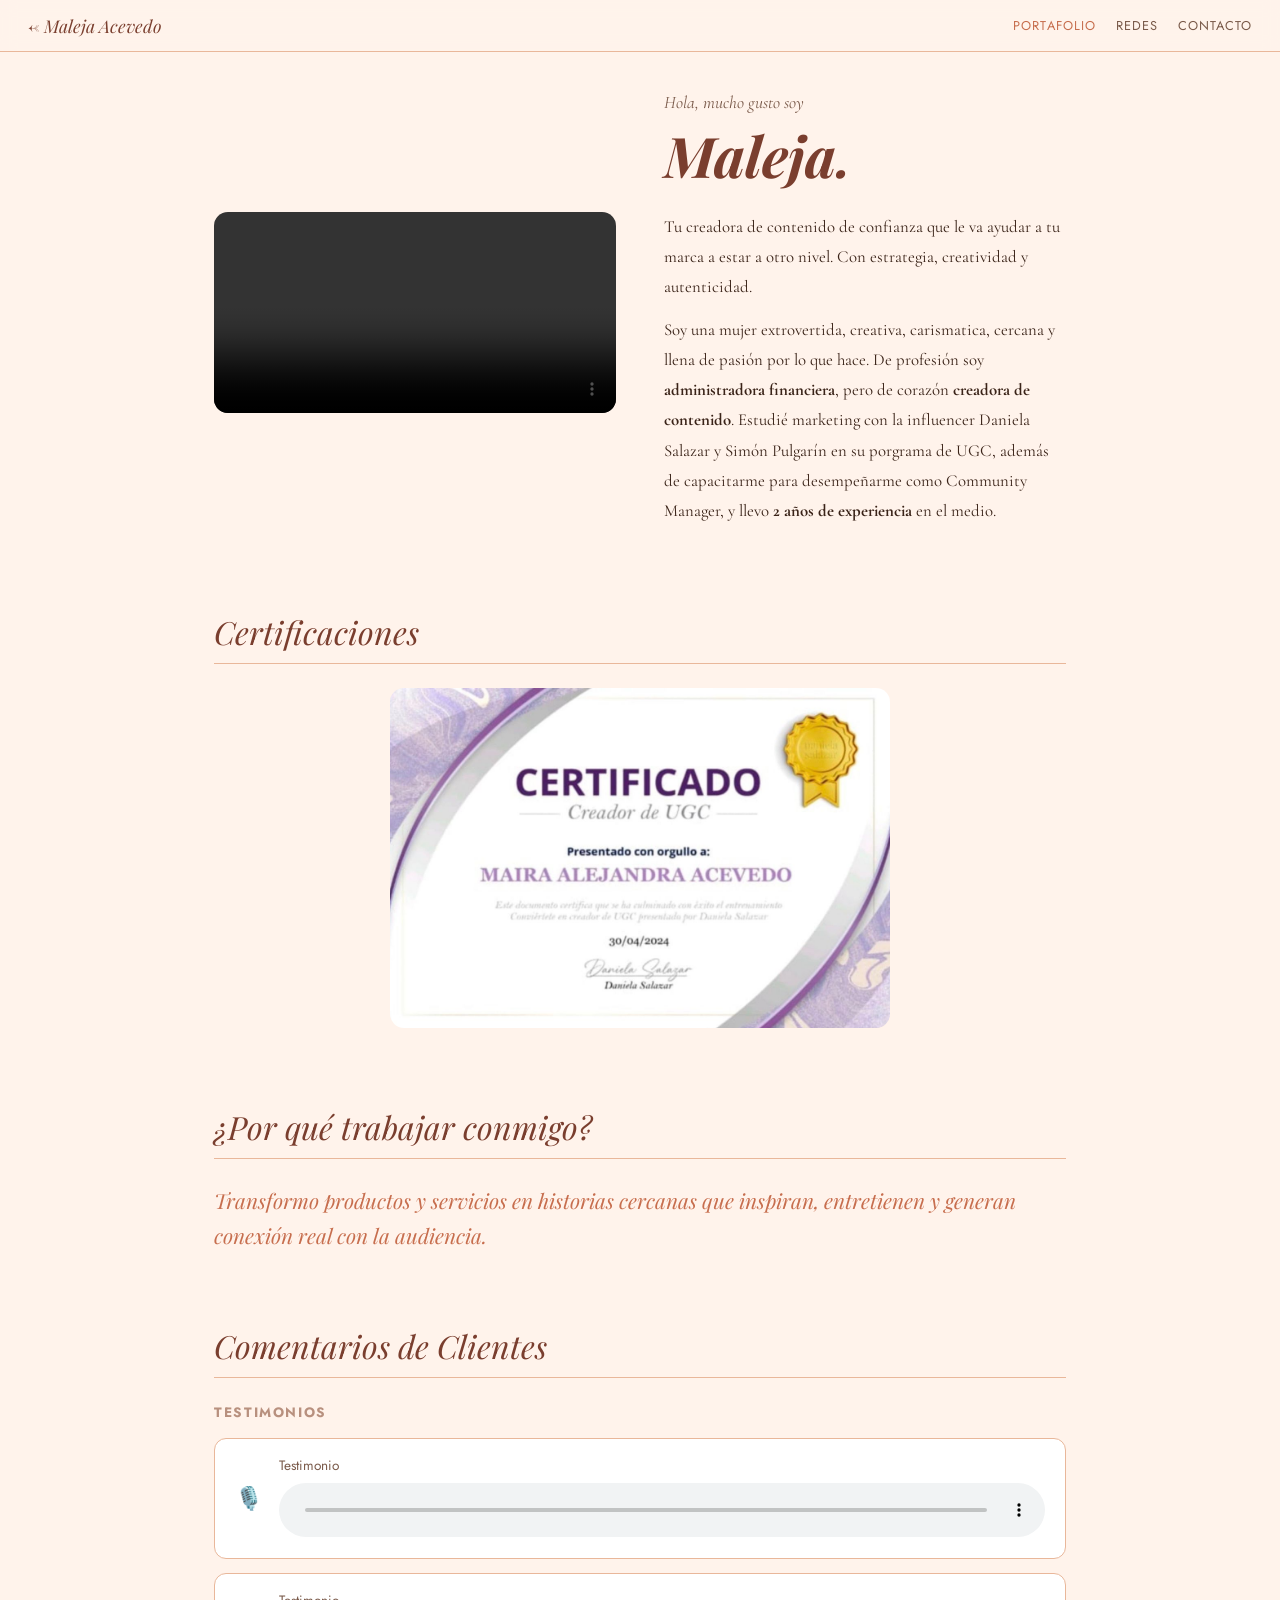
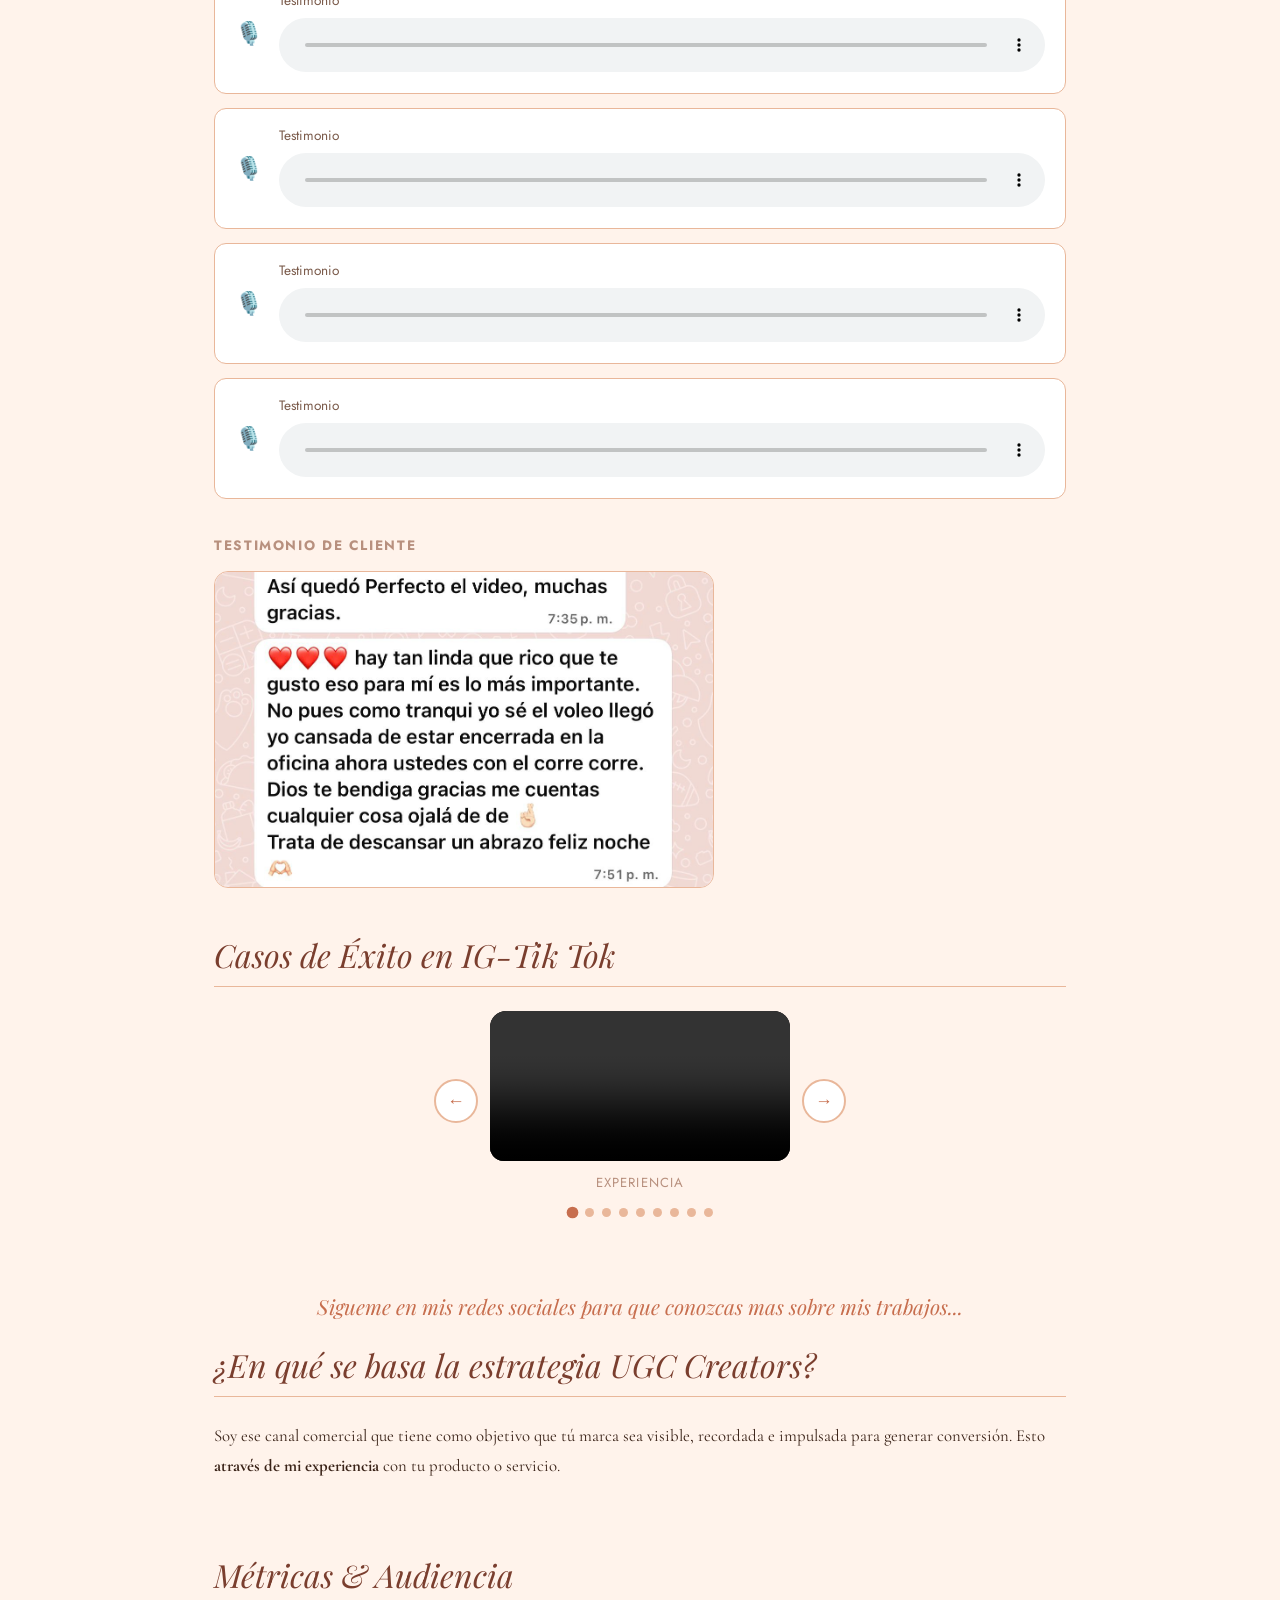
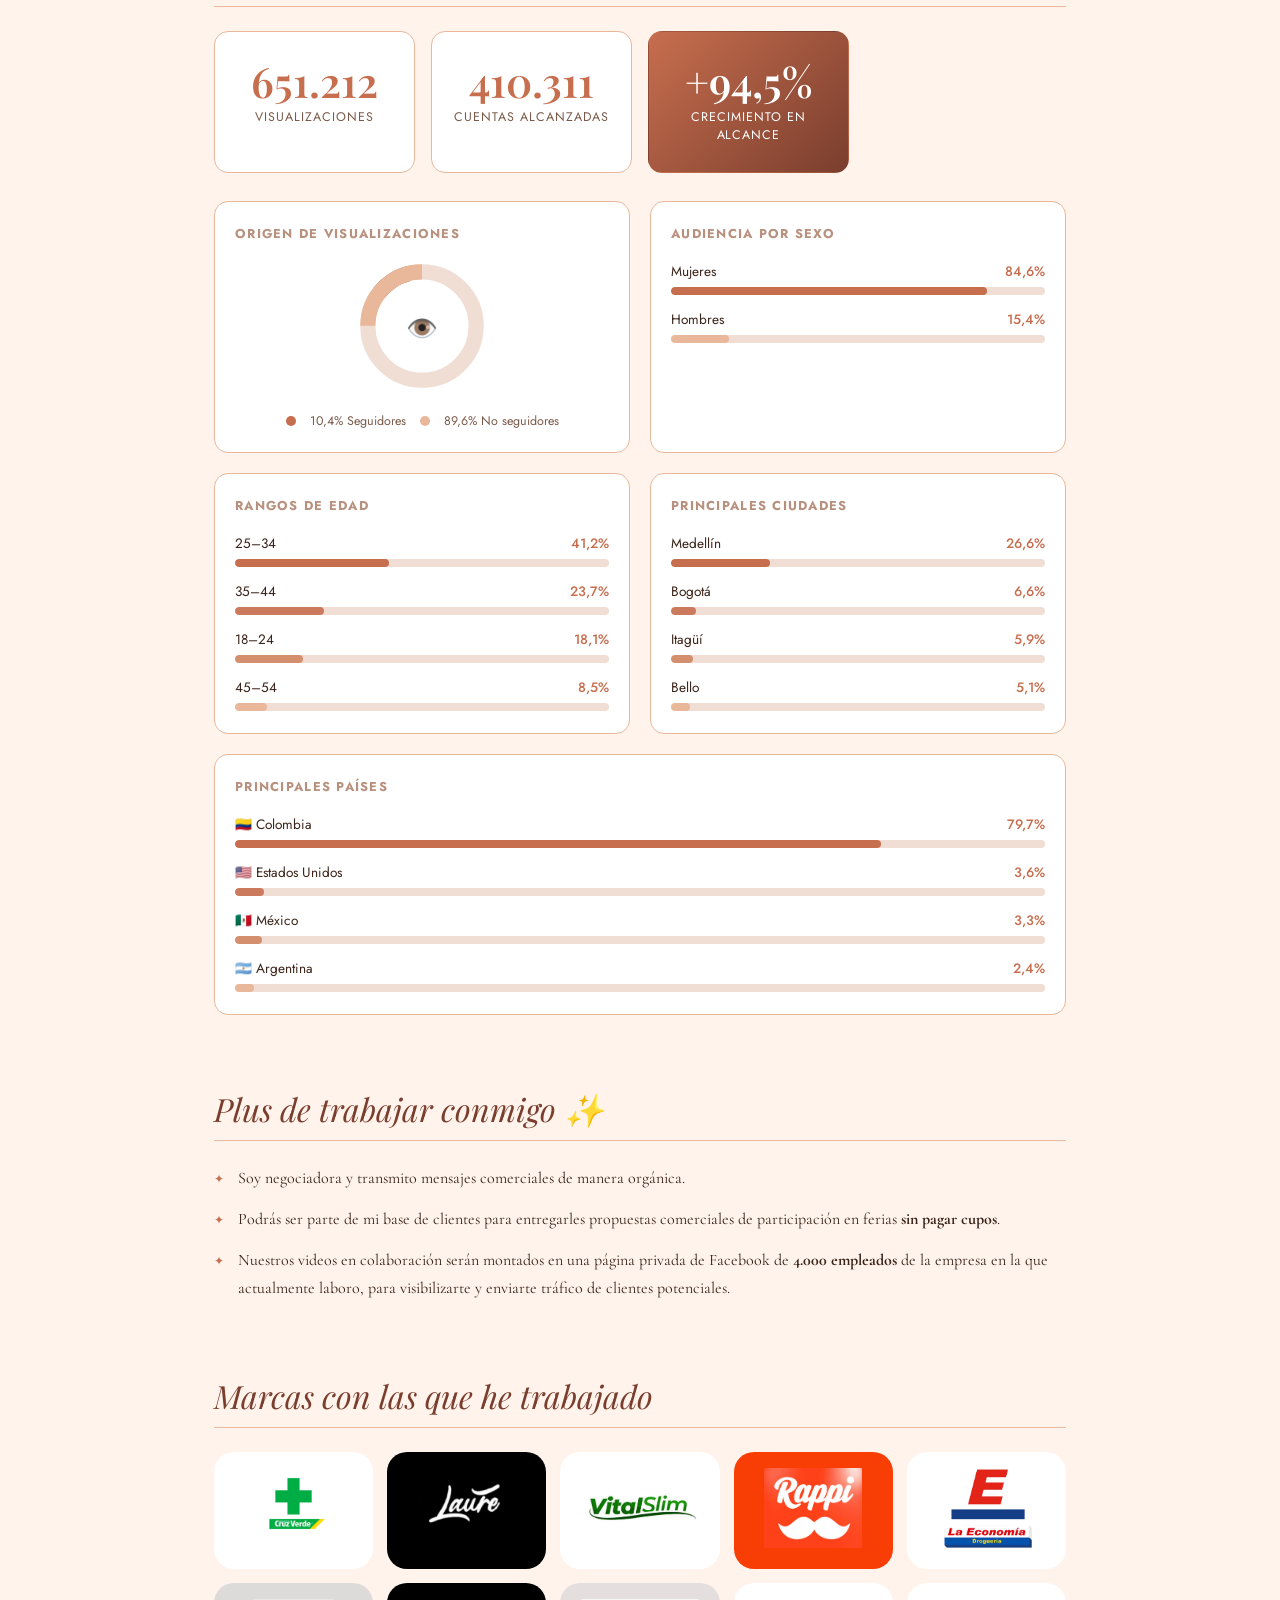
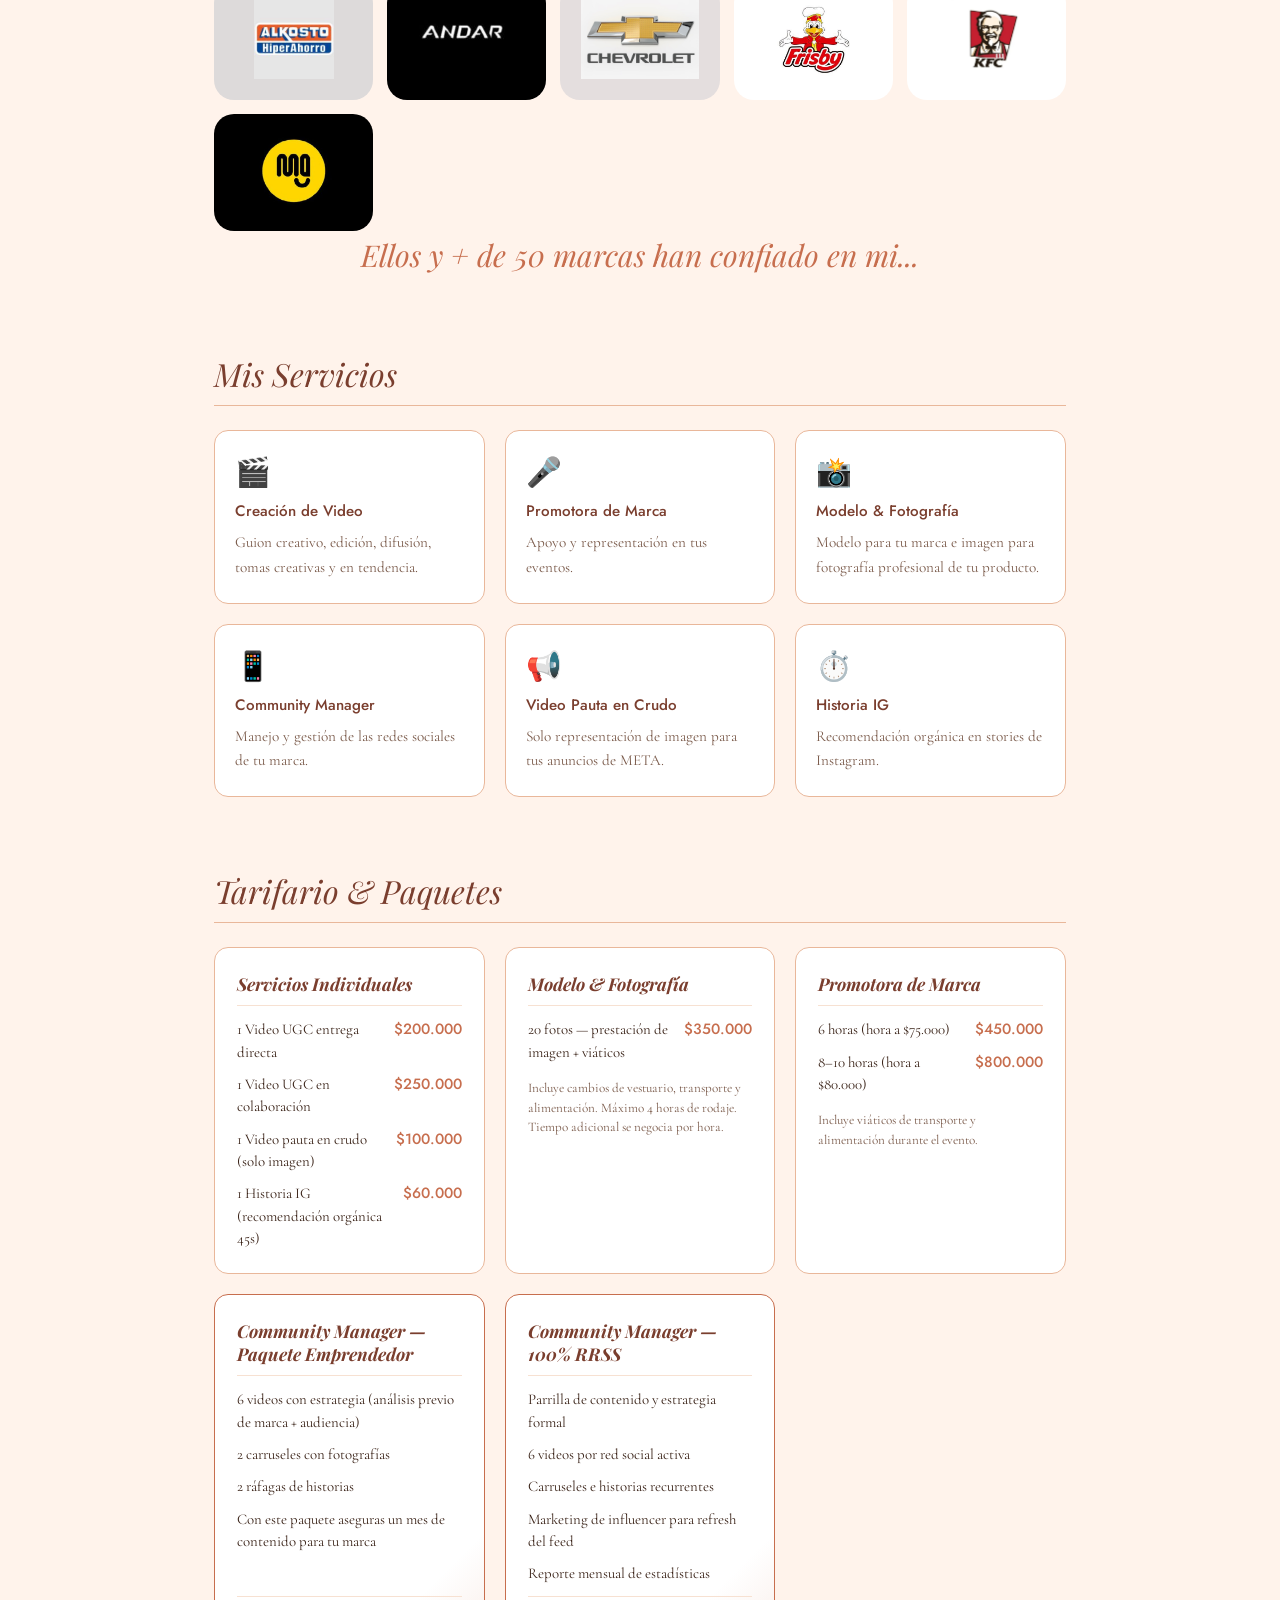
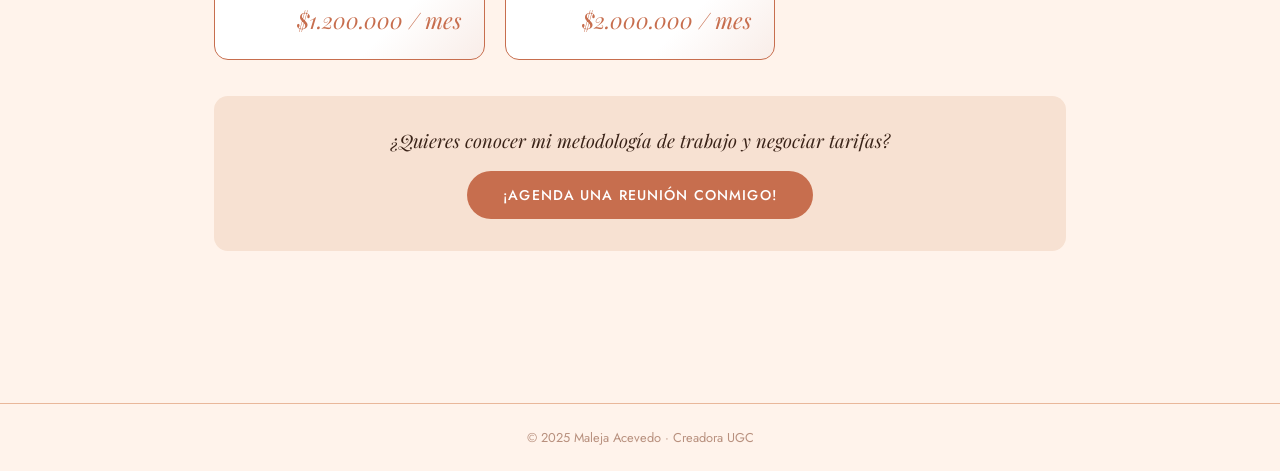
==== portafolio.html @ 4b1e832c "correccion detalles" ====
<!DOCTYPE html>
<html lang="es">
<head>
  <meta charset="UTF-8" />
  <meta name="viewport" content="width=device-width, initial-scale=1.0"/>
  <title>Portafolio · Maleja Acevedo</title>
  <link rel="stylesheet" href="styles.css" />
  <link rel="preconnect" href="https://fonts.googleapis.com">
  <link rel="preconnect" href="https://fonts.gstatic.com" crossorigin>
  <link href="https://fonts.googleapis.com/css2?family=Playfair+Display:ital,wght@0,400;0,600;1,400;1,600&family=Cormorant+Garamond:ital,wght@0,300;0,400;0,500;1,300;1,400&family=Jost:wght@300;400;500&display=swap" rel="stylesheet">
</head>
<body class="inner-page">

  <header class="topbar">
    <a href="index.html" class="back-logo">← Maleja Acevedo</a>
    <nav class="top-nav">
      <a href="portafolio.html" class="active">Portafolio</a>
      <a href="redes.html">Redes</a>
      <a href="contacto.html">Contacto</a>
    </nav>
  </header>

  <main class="page-content">

    <!-- VIDEO INTRO -->
    <section class="port-section hero-intro-section">
      <div class="intro-video-box">
        <video controls style="width:100%;border-radius:14px;max-height:420px;">
          <source src="./videos/mi-video.mp4" type="video/mp4">
        </video>
      </div>
      <div class="intro-text">
        <p class="intro-saludo"><em>Hola, mucho gusto soy</em></p>
        <h2 class="port-title-name">Maleja.</h2>
        <p class="intro-body">
          Tu creadora de contenido de confianza que le va  ayudar a  tu marca a  estar a otro nivel.
           Con estrategia, creatividad y autenticidad.

        </p>
        <p class="intro-body">
          Soy una mujer extrovertida, creativa, carismatica, cercana y llena de pasión por lo que hace. De profesión soy 
          <strong>administradora financiera</strong>, pero de corazón <strong>creadora de contenido</strong>. 
          Estudié marketing con la influencer Daniela Salazar y Simón Pulgarín en su porgrama de UGC, además de capacitarme para desempeñarme como 
          Community Manager, y llevo <strong>2 años de experiencia</strong> en el medio.
        </p>
      </div>
    </section>

    <!-- CERTIFICADO -->
    <section class="port-section cert-section">
      <h3 class="section-title">Certificaciones</h3>
      <center><img src="./images/certificado.jpg" alt="Certificado" style="width:100%;border-radius:14px;max-width:500px;"></center>
      </div>
    </section>

    <!-- POR QUÉ TRABAJAR CONMIGO -->
    <section class="port-section why-section">
      <h3 class="section-title">¿Por qué trabajar conmigo?</h3>
      <p class="highlight-text">
        Transformo productos y servicios en historias cercanas que inspiran, 
        entretienen y generan conexión real con la audiencia.
      </p>
    </section>

<!-- CASOS DE ÉXITO -->
<section class="port-section cases-section">
  <h3 class="section-title">Comentarios de Clientes</h3>

  <!-- AUDIOS -->
  <h4 style="font-family:'Jost',sans-serif;font-size:.85rem;letter-spacing:.12em;text-transform:uppercase;color:#b8907e;margin-bottom:16px;">Testimonios</h4>
  <div style="display:flex;flex-direction:column;gap:14px;margin-bottom:36px;">

    <div style="background:white;border:1px solid #E9B79A;border-radius:12px;padding:16px 20px;display:flex;align-items:center;gap:16px;">
      <span style="font-size:1.4rem;">🎙️</span>
      <div style="flex:1;">
        <p style="font-family:'Jost',sans-serif;font-size:.85rem;color:#7a5a4a;margin-bottom:8px;">Testimonio</p>
        <audio controls style="width:100%;accent-color:#C76E4E;">
          <source src="./audios/audio1.mp3" type="audio/mpeg">
        </audio>
      </div>
    </div>

    <div style="background:white;border:1px solid #E9B79A;border-radius:12px;padding:16px 20px;display:flex;align-items:center;gap:16px;">
      <span style="font-size:1.4rem;">🎙️</span>
      <div style="flex:1;">
        <p style="font-family:'Jost',sans-serif;font-size:.85rem;color:#7a5a4a;margin-bottom:8px;">Testimonio</p>
        <audio controls style="width:100%;accent-color:#C76E4E;">
          <source src="./audios/audio2.mp3" type="audio/mpeg">
        </audio>
      </div>
    </div>

    <div style="background:white;border:1px solid #E9B79A;border-radius:12px;padding:16px 20px;display:flex;align-items:center;gap:16px;">
      <span style="font-size:1.4rem;">🎙️</span>
      <div style="flex:1;">
        <p style="font-family:'Jost',sans-serif;font-size:.85rem;color:#7a5a4a;margin-bottom:8px;">Testimonio</p>
        <audio controls style="width:100%;accent-color:#C76E4E;">
          <source src="./audios/audio3.mp3" type="audio/mpeg">
        </audio>
      </div>
    </div>

    <div style="background:white;border:1px solid #E9B79A;border-radius:12px;padding:16px 20px;display:flex;align-items:center;gap:16px;">
      <span style="font-size:1.4rem;">🎙️</span>
      <div style="flex:1;">
        <p style="font-family:'Jost',sans-serif;font-size:.85rem;color:#7a5a4a;margin-bottom:8px;">Testimonio</p>
        <audio controls style="width:100%;accent-color:#C76E4E;">
          <source src="./audios/audio4.mp3" type="audio/mpeg">
        </audio>
      </div>
    </div>

    <div style="background:white;border:1px solid #E9B79A;border-radius:12px;padding:16px 20px;display:flex;align-items:center;gap:16px;">
      <span style="font-size:1.4rem;">🎙️</span>
      <div style="flex:1;">
        <p style="font-family:'Jost',sans-serif;font-size:.85rem;color:#7a5a4a;margin-bottom:8px;">Testimonio</p>
        <audio controls style="width:100%;accent-color:#C76E4E;">
          <source src="./audios/audio5.mp3" type="audio/mpeg">
        </audio>
      </div>
    </div>

  </div>

  <!-- COMENTARIO FOTO -->
  <h4 style="font-family:'Jost',sans-serif;font-size:.85rem;letter-spacing:.12em;text-transform:uppercase;color:#b8907e;margin-bottom:16px;">Testimonio de cliente</h4>
  <div style="max-width:500px;">
    <img src="./images/comentrio.jpg" alt="Comentario cliente" style="width:100%;border-radius:14px;border:1px solid #E9B79A;">
  </div>
  <br>
  <br>

<!-- CASOS DE ÉXITO — CARRUSEL -->
<section class="port-section">
  <h3 class="section-title">Casos de Éxito en IG-Tik Tok</h3>

  <div class="carrusel-wrap">
    <button class="carr-btn carr-prev" onclick="moverCarrusel(-1)">&#8592;</button>
    <div class="carrusel-viewport">
      <div class="carrusel-track" id="carruselTrack">

        <div class="carr-slide">
          <video controls playsinline>
            <source src="videos/video1.mp4" type="video/mp4">
          </video>
          <p class="carr-caption">EXPERIENCIA</p>
        </div>

        <div class="carr-slide">
          <video controls playsinline>
            <source src="videos/video2.mp4" type="video/mp4">
          </video>
          <p class="carr-caption">UGC MODA</p>
        </div>

        <div class="carr-slide">
          <video controls playsinline>
            <source src="videos/video3.mp4" type="video/mp4">
          </video>
          <p class="carr-caption">RECOMENDACION LUGAR</p>
        </div>

        <div class="carr-slide">
          <video controls playsinline>
            <source src="videos/video4.mp4" type="video/mp4">
          </video>
          <p class="carr-caption">UGC PRODUCTO</p>
        </div>

        <div class="carr-slide">
          <video controls playsinline>
            <source src="videos/video5.mp4" type="video/mp4">
          </video>
          <p class="carr-caption">EVENTOS</p>
        </div>

        <div class="carr-slide">
          <video controls playsinline>
            <source src="videos/video6.mp4" type="video/mp4">
          </video>
          <p class="carr-caption">UGC MODA</p>
        </div>

        <div class="carr-slide">
          <video controls playsinline>
            <source src="videos/video7.mp4" type="video/mp4">
          </video>
          <p class="carr-caption">UGC FOODIE</p>
        </div>    
        
        <div class="carr-slide">
          <video controls playsinline>
            <source src="videos/video8.mp4" type="video/mp4">
          </video>
          <p class="carr-caption">UGC CUIDADO Y BIENESTAR</p>
        </div>

        <div class="carr-slide">
          <video controls playsinline>
            <source src="videos/video9.mp4" type="video/mp4">
          </video>
          <p class="carr-caption">CAMPAÑA</p>
        </div>        

      </div>
    </div>
    <button class="carr-btn carr-next" onclick="moverCarrusel(1)">&#8594;</button>
  </div>

  <div class="carr-dots" id="carrDots">
    <span class="carr-dot active" onclick="irASlide(0)"></span>
    <span class="carr-dot" onclick="irASlide(1)"></span>
    <span class="carr-dot" onclick="irASlide(2)"></span>
    <span class="carr-dot" onclick="irASlide(3)"></span>
    <span class="carr-dot" onclick="irASlide(4)"></span>
    <span class="carr-dot" onclick="irASlide(5)"></span>
    <span class="carr-dot" onclick="irASlide(6)"></span>
    <span class="carr-dot" onclick="irASlide(7)"></span>
    <span class="carr-dot" onclick="irASlide(8)"></span>
  </div>

</section>
<center><p class="highlight-text">
        Sigueme en mis redes sociales para que conozcas mas sobre mis trabajos...
      </p> </center>

<!-- SCRIPT CARRUSEL -->
<script>
(function(){
  let current = 0;
  const total = 9;
  const track = document.getElementById('carruselTrack');
  const dots = document.querySelectorAll('.carr-dot');

  window.moverCarrusel = function(dir) {
    const videos = track.querySelectorAll('video');
    if (videos[current]) videos[current].pause();
    current = (current + dir + total) % total;
    track.style.transform = 'translateX(-' + (current * 100) + '%)';
    dots.forEach((d, i) => d.classList.toggle('active', i === current));
  };

  window.irASlide = function(index) {
    const videos = track.querySelectorAll('video');
    if (videos[current]) videos[current].pause();
    current = index;
    track.style.transform = 'translateX(-' + (current * 100) + '%)';
    dots.forEach((d, i) => d.classList.toggle('active', i === current));
  };
})();
</script>

    <!-- ESTRATEGIA UGC -->
    <section class="port-section strategy-section">
      <h3 class="section-title">¿En qué se basa la estrategia UGC Creators?</h3>
     <p class="intro-body"> Soy ese canal comercial que tiene como objetivo que tú marca sea visible, recordada e impulsada para generar conversión. Esto
      <strong> através de mi experiencia </strong> con tu producto o servicio.</p>
    </section>

<!-- MÉTRICAS -->
<section class="port-section metrics-section" id="metricas">
  <h3 class="section-title">Métricas & Audiencia</h3>

  <!-- TARJETAS GRANDES -->
  <div class="met-hero-grid">
    <div class="met-hero-card" data-target="651212" data-suffix="">
      <div class="met-number" id="cnt-views">0</div>
      <div class="met-label">Visualizaciones</div>
    </div>
    <div class="met-hero-card" data-target="410311" data-suffix="">
      <div class="met-number" id="cnt-reach">0</div>
      <div class="met-label">Cuentas alcanzadas</div>
    </div>
    <div class="met-hero-card accent-card">
      <div class="met-number">+94,5%</div>
      <div class="met-label">Crecimiento en alcance</div>
    </div>
  </div>

  <!-- SEGUIDORES VS NO SEGUIDORES -->
  <div class="met-row">
    <div class="met-block">
      <h4 class="met-block-title">Origen de visualizaciones</h4>
      <div class="donut-wrap">
        <svg class="donut-svg" viewBox="0 0 120 120">
          <circle class="donut-bg" cx="60" cy="60" r="50" fill="none" stroke="#f0ddd4" stroke-width="14"/>
          <circle class="donut-seg seg-followers" cx="60" cy="60" r="50" fill="none"
            stroke="#C76E4E" stroke-width="14"
            stroke-dasharray="0 314"
            stroke-dashoffset="78.5"
            style="transition: stroke-dasharray 1.4s cubic-bezier(.4,0,.2,1);"
            data-val="32.67"/>
          <circle class="donut-seg seg-nonfollowers" cx="60" cy="60" r="50" fill="none"
            stroke="#E9B79A" stroke-width="14"
            stroke-dasharray="0 314"
            stroke-dashoffset="-235.5"
            style="transition: stroke-dasharray 1.4s cubic-bezier(.4,0,.2,1) .1s;"
            data-val="281.33"/>
        </svg>
        <div class="donut-center">
          <span>👁️</span>
        </div>
      </div>
      <div class="donut-legend">
        <span class="legend-dot" style="background:#C76E4E;"></span><span>10,4% Seguidores</span>
        <span class="legend-dot" style="background:#E9B79A;"></span><span>89,6% No seguidores</span>
      </div>
    </div>

    <!-- SEXO -->
    <div class="met-block">
      <h4 class="met-block-title">Audiencia por sexo</h4>
      <div class="bar-list">
        <div class="bar-item">
          <div class="bar-labels"><span>Mujeres</span><span class="bar-pct">84,6%</span></div>
          <div class="bar-track"><div class="bar-fill" style="--w:84.6%;background:#C76E4E;"></div></div>
        </div>
        <div class="bar-item">
          <div class="bar-labels"><span>Hombres</span><span class="bar-pct">15,4%</span></div>
          <div class="bar-track"><div class="bar-fill" style="--w:15.4%;background:#E9B79A;"></div></div>
        </div>
      </div>
    </div>
  </div>

  <!-- EDADES Y CIUDADES -->
  <div class="met-row">
    <div class="met-block">
      <h4 class="met-block-title">Rangos de edad</h4>
      <div class="bar-list">
        <div class="bar-item">
          <div class="bar-labels"><span>25–34</span><span class="bar-pct">41,2%</span></div>
          <div class="bar-track"><div class="bar-fill" style="--w:41.2%;background:#C76E4E;"></div></div>
        </div>
        <div class="bar-item">
          <div class="bar-labels"><span>35–44</span><span class="bar-pct">23,7%</span></div>
          <div class="bar-track"><div class="bar-fill" style="--w:23.7%;background:#cb7a5e;"></div></div>
        </div>
        <div class="bar-item">
          <div class="bar-labels"><span>18–24</span><span class="bar-pct">18,1%</span></div>
          <div class="bar-track"><div class="bar-fill" style="--w:18.1%;background:#d4906e;"></div></div>
        </div>
        <div class="bar-item">
          <div class="bar-labels"><span>45–54</span><span class="bar-pct">8,5%</span></div>
          <div class="bar-track"><div class="bar-fill" style="--w:8.5%;background:#E9B79A;"></div></div>
        </div>
      </div>
    </div>

    <div class="met-block">
      <h4 class="met-block-title">Principales ciudades</h4>
      <div class="bar-list">
        <div class="bar-item">
          <div class="bar-labels"><span>Medellín</span><span class="bar-pct">26,6%</span></div>
          <div class="bar-track"><div class="bar-fill" style="--w:26.6%;background:#C76E4E;"></div></div>
        </div>
        <div class="bar-item">
          <div class="bar-labels"><span>Bogotá</span><span class="bar-pct">6,6%</span></div>
          <div class="bar-track"><div class="bar-fill" style="--w:6.6%;background:#cb7a5e;"></div></div>
        </div>
        <div class="bar-item">
          <div class="bar-labels"><span>Itagüí</span><span class="bar-pct">5,9%</span></div>
          <div class="bar-track"><div class="bar-fill" style="--w:5.9%;background:#d4906e;"></div></div>
        </div>
        <div class="bar-item">
          <div class="bar-labels"><span>Bello</span><span class="bar-pct">5,1%</span></div>
          <div class="bar-track"><div class="bar-fill" style="--w:5.1%;background:#E9B79A;"></div></div>
        </div>
      </div>
    </div>
  </div>

  <!-- PAÍSES -->
  <div class="met-block met-block-full">
    <h4 class="met-block-title">Principales países</h4>
    <div class="bar-list">
      <div class="bar-item">
        <div class="bar-labels"><span>🇨🇴 Colombia</span><span class="bar-pct">79,7%</span></div>
        <div class="bar-track"><div class="bar-fill" style="--w:79.7%;background:#C76E4E;"></div></div>
      </div>
      <div class="bar-item">
        <div class="bar-labels"><span>🇺🇸 Estados Unidos</span><span class="bar-pct">3,6%</span></div>
        <div class="bar-track"><div class="bar-fill" style="--w:3.6%;background:#cb7a5e;"></div></div>
      </div>
      <div class="bar-item">
        <div class="bar-labels"><span>🇲🇽 México</span><span class="bar-pct">3,3%</span></div>
        <div class="bar-track"><div class="bar-fill" style="--w:3.3%;background:#d4906e;"></div></div>
      </div>
      <div class="bar-item">
        <div class="bar-labels"><span>🇦🇷 Argentina</span><span class="bar-pct">2,4%</span></div>
        <div class="bar-track"><div class="bar-fill" style="--w:2.4%;background:#E9B79A;"></div></div>
      </div>
    </div>
  </div>

</section>



<script>
(function() {
  // Contador animado
  function animateCount(el, target) {
    let start = 0;
    const duration = 1800;
    const step = timestamp => {
      if (!start) start = timestamp;
      const progress = Math.min((timestamp - start) / duration, 1);
      const ease = 1 - Math.pow(1 - progress, 3);
      el.textContent = Math.floor(ease * target).toLocaleString('es-CO');
      if (progress < 1) requestAnimationFrame(step);
    };
    requestAnimationFrame(step);
  }

  // Intersection Observer para animar al hacer scroll
  const observer = new IntersectionObserver((entries) => {
    entries.forEach(entry => {
      if (!entry.isIntersecting) return;

      // Contadores
      document.querySelectorAll('.met-hero-card[data-target]').forEach(card => {
        const target = parseInt(card.dataset.target);
        const el = card.querySelector('.met-number');
        if (el) animateCount(el, target);
      });

      // Barras
      document.querySelectorAll('.bar-fill').forEach(bar => {
        bar.style.width = bar.style.getPropertyValue('--w') || '0%';
        const w = getComputedStyle(bar).getPropertyValue('--w');
        bar.style.width = w;
      });

      // Donut
      document.querySelectorAll('.donut-seg').forEach(seg => {
        const val = parseFloat(seg.dataset.val);
        seg.style.strokeDasharray = val + ' 314';
      });

      observer.disconnect();
    });
  }, { threshold: 0.2 });

  const section = document.getElementById('metricas');
  if (section) observer.observe(section);
})();
</script>

    <!-- PLUS -->
    <section class="port-section plus-section">
      <h3 class="section-title">Plus de trabajar conmigo ✨</h3>
      <ul class="plus-list">
        <li>Soy negociadora y transmito mensajes comerciales de manera orgánica.</li>
        <li>Podrás ser parte de mi base de clientes para entregarles propuestas comerciales de 
            participación en ferias <strong>sin pagar cupos</strong>.</li>
        <li>Nuestros videos en colaboración serán montados en una página privada de Facebook de 
            <strong>4.000 empleados</strong> de la empresa en la que actualmente laboro, para 
            visibilizarte y enviarte tráfico de clientes potenciales.</li>
      </ul>
    </section>

    <!-- MARCAS -->
    <section class="port-section brands-section">
      <h3 class="section-title">Marcas con las que he trabajado</h3>
      <div class="brands-grid">
        <div class="brand-card" style="background:white;padding:16px;border-radius:20px;">
          <img src="./images/logo-cruzv.png" alt="Cruz Verde" style="width:100%;object-fit:contain;max-height:80px;">
        </div>

        <div class="brand-card" style="background:rgb(0, 0, 0);padding:16px;border-radius:20px;">
          <img src="./images/logo-laure.jpeg" alt="laure" style="width:100%;object-fit:contain;max-height:80px;">
        </div>

        <div class="brand-card" style="background:white;padding:16px;border-radius:20px;">
          <img src="./images/logo-vitalslim.jpeg" alt="Vital Slim" style="width:100%;object-fit:contain;max-height:80px;">
        </div>

        <div class="brand-card" style="background:rgb(248, 62, 5);padding:16px;border-radius:20px;">
          <img src="./images/logo-rappi.jpeg" alt="rappi" style="width:100%;object-fit:contain;max-height:80px;">
        </div>

        <div class="brand-card" style="background:white;padding:16px;border-radius:20px;">
          <img src="./images/logo-laeconmia.jpeg" alt="la economia" style="width:100%;object-fit:contain;max-height:80px;">
        </div>

        <div class="brand-card" style="background:rgb(221, 218, 218);padding:16px;border-radius:20px;">
          <img src="./images/logo-alkosto.jpeg" alt="alkosto" style="width:100%;object-fit:contain;max-height:80px;">
        </div>

        <div class="brand-card" style="background:rgb(0, 0, 0);padding:16px;border-radius:20px;">
          <img src="./images/logo-andar.jpeg" alt="andar" style="width:100%;object-fit:contain;max-height:80px;">
        </div>  
        
        <div class="brand-card" style="background:rgb(228, 222, 222);padding:16px;border-radius:20px;">
          <img src="./images/logo-chevrolet.jpeg" alt="chevrolet" style="width:100%;object-fit:contain;max-height:80px;">
        </div>

        <div class="brand-card" style="background:white;padding:16px;border-radius:20px;">
          <img src="./images/logo-frisby.jpeg" alt="frisby" style="width:100%;object-fit:contain;max-height:80px;">
        </div>        
    
        <div class="brand-card" style="background:white;padding:16px;border-radius:20px;">
          <img src="./images/logo-kfc.jpeg" alt="kfc" style="width:100%;object-fit:contain;max-height:80px;">
        </div>        

        <div class="brand-card" style="background:rgb(0, 0, 0);padding:16px;border-radius:20px;">
          <img src="./images/logo-medellingourmet.jpeg" alt="medellin gourmet" style="width:100%;object-fit:contain;max-height:80px;">
        </div> 

      </div> 
      <center>
      <p  class="highlight-text"; style="font-size: 30px;">
        Ellos y + de 50 marcas han confiado en mi...
      </p>    
      </center>  
    </section>

    <!-- SERVICIOS -->
    <section class="port-section services-section">
      <h3 class="section-title">Mis Servicios</h3>
      <div class="services-grid">
        <div class="service-card">
          <div class="service-icon">🎬</div>
          <h4>Creación de Video</h4>
          <p>Guion creativo, edición, difusión, tomas creativas y en tendencia.</p>
        </div>
        <div class="service-card">
          <div class="service-icon">🎤</div>
          <h4>Promotora de Marca</h4>
          <p>Apoyo y representación en tus eventos.</p>
        </div>
        <div class="service-card">
          <div class="service-icon">📸</div>
          <h4>Modelo & Fotografía</h4>
          <p>Modelo para tu marca e imagen para fotografía profesional de tu producto.</p>
        </div>
        <div class="service-card">
          <div class="service-icon">📱</div>
          <h4>Community Manager</h4>
          <p>Manejo y gestión de las redes sociales de tu marca.</p>
        </div>
        <div class="service-card">
          <div class="service-icon">📢</div>
          <h4>Video Pauta en Crudo</h4>
          <p>Solo representación de imagen para tus anuncios de META.</p>
        </div>
        <div class="service-card">
          <div class="service-icon">⏱️</div>
          <h4>Historia IG</h4>
          <p>Recomendación orgánica en stories de Instagram.</p>
        </div>
      </div>
    </section>

    <!-- TARIFARIO -->
    <section class="port-section pricing-section">
      <h3 class="section-title">Tarifario & Paquetes</h3>

      <div class="pricing-grid">

        <div class="price-card">
          <h4>Servicios Individuales</h4>
          <ul class="price-list">
            <li><span class="price-name">1 Video UGC entrega directa</span><span class="price-val">$200.000</span></li>
            <li><span class="price-name">1 Video UGC en colaboración</span><span class="price-val">$250.000</span></li>
            <li><span class="price-name">1 Video pauta en crudo (solo imagen)</span><span class="price-val">$100.000</span></li>
            <li><span class="price-name">1 Historia IG (recomendación orgánica 45s)</span><span class="price-val">$60.000</span></li>
          </ul>
        </div>

        <div class="price-card">
          <h4>Modelo & Fotografía</h4>
          <ul class="price-list">
            <li>
              <span class="price-name">20 fotos — prestación de imagen + viáticos</span>
              <span class="price-val">$350.000</span>
            </li>
          </ul>
          <p class="price-note">Incluye cambios de vestuario, transporte y alimentación. Máximo 4 horas de rodaje. Tiempo adicional se negocia por hora.</p>
        </div>

        <div class="price-card">
          <h4>Promotora de Marca</h4>
          <ul class="price-list">
            <li><span class="price-name">6 horas (hora a $75.000)</span><span class="price-val">$450.000</span></li>
            <li><span class="price-name">8–10 horas (hora a $80.000)</span><span class="price-val">$800.000</span></li>
          </ul>
          <p class="price-note">Incluye viáticos de transporte y alimentación durante el evento.</p>
        </div>

        <div class="price-card highlight-card">
          <h4>Community Manager — Paquete Emprendedor</h4>
          <ul class="price-list">
            <li>6 videos con estrategia (análisis previo de marca + audiencia)</li>
            <li>2 carruseles con fotografías</li>
            <li>2 ráfagas de historias</li>
            <li>Con este paquete aseguras un mes de contenido para tu marca</li>
          </ul>
          <p class="price-total">$1.200.000 / mes</p>
        </div>

        <div class="price-card highlight-card">
          <h4>Community Manager — 100% RRSS</h4>
          <ul class="price-list">
            <li>Parrilla de contenido y estrategia formal</li>
            <li>6 videos por red social activa</li>
            <li>Carruseles e historias recurrentes</li>
            <li>Marketing de influencer para refresh del feed</li>
            <li>Reporte mensual de estadísticas</li>
          </ul>
          <p class="price-total">$2.000.000 / mes</p>
        </div>

      </div>

      <div class="cta-box">
        <p>¿Quieres conocer mi metodología de trabajo y negociar tarifas?</p>
        <a href="contacto.html" class="cta-btn">¡Agenda una reunión conmigo!</a>
      </div>
    </section>

  </main>

  <footer class="site-footer">
    <p>© 2025 Maleja Acevedo · Creadora UGC</p>
  </footer>

</body>
</html>
---- styles.css ----
/* =========================================================
   MALEJA ACEVEDO — PORTAFOLIO UGC
   Paleta: Terracota & Arena
   ========================================================= */

:root {
  --cream:    #FFF3EB;
  --sand:     #F7E1D2;
  --blush:    #E9B79A;
  --terracota:#C76E4E;
  --dark-terra:#7A3E2E;
  --text-dark: #3a2318;
  --text-mid:  #7a5a4a;
  --text-light:#b8907e;
  --white:    #fff;

  --font-display: 'Playfair Display', Georgia, serif;
  --font-body:    'Cormorant Garamond', Georgia, serif;
  --font-ui:      'Jost', sans-serif;

  --radius: 14px;
  --shadow: 0 4px 24px rgba(122,62,46,0.10);
}

/* ── RESET ── */
*, *::before, *::after { box-sizing: border-box; margin: 0; padding: 0; }
html { scroll-behavior: smooth; }
body {
  font-family: var(--font-body);
  background: var(--cream);
  color: var(--text-dark);
  min-height: 100vh;
}

/* ── HERO / HOME ── */
.hero {
  position: relative;
  min-height: 100svh;
  background: var(--sand);
  display: flex;
  align-items: center;
  justify-content: center;
  overflow: hidden;
}

.hero-inner {
  position: relative;
  z-index: 2;
  display: flex;
  flex-direction: column;
  align-items: center;
  gap: 0;
  padding: 40px 20px 50px;
  width: 100%;
  max-width: 460px;
  text-align: center;
}

.hero-name {
  font-family: var(--font-display);
  font-style: italic;
  font-weight: 400;
  font-size: clamp(2.6rem, 8vw, 4.2rem);
  color: var(--dark-terra);
  letter-spacing: 0.01em;
  line-height: 1.1;
  margin-bottom: 36px;
  text-shadow: 0 2px 12px rgba(122,62,46,0.08);
}

/* -- Photo circle -- */
.hero-photo-wrap {
  margin-bottom: 24px;
}

.photo-circle {
  width: 200px;
  height: 200px;
  border-radius: 50%;
  overflow: hidden;
  border: 5px solid var(--blush);
  box-shadow: 0 8px 32px rgba(199,110,78,0.22);
  background: var(--cream);
  display: flex;
  align-items: center;
  justify-content: center;
  margin: 0 auto;
}

/* Replace the inner <div> with an <img> tag to add your photo */
.photo-placeholder {
  width: 100%;
  height: 100%;
  display: flex;
  flex-direction: column;
  align-items: center;
  justify-content: center;
  background: linear-gradient(135deg, var(--sand) 0%, var(--blush) 100%);
  color: var(--dark-terra);
  gap: 6px;
  padding: 10px;
}
.photo-placeholder span {
  font-family: var(--font-ui);
  font-size: .85rem;
  font-weight: 500;
}
.photo-placeholder p {
  font-size: .72rem;
  opacity: .75;
  line-height: 1.3;
  text-align: center;
}

/* -- Tags row -- */
.hero-tags {
  display: flex;
  align-items: center;
  justify-content: center;
  gap: 12px;
  margin-bottom: 36px;
  width: 100%;
}
.tag-left, .tag-right {
  font-family: var(--font-ui);
  font-size: .78rem;
  font-weight: 300;
  letter-spacing: .12em;
  text-transform: uppercase;
  color: var(--text-mid);
  flex: 1;
  text-align: center;
}
.tag-center {
  font-family: var(--font-display);
  font-style: italic;
  font-size: 1.1rem;
  color: var(--dark-terra);
  background: var(--cream);
  border: 2px solid var(--blush);
  border-radius: 40px;
  padding: 6px 18px;
  white-space: nowrap;
  font-weight: 400;
}

/* -- Nav buttons -- */
.hero-nav {
  display: flex;
  flex-direction: column;
  gap: 12px;
  width: 100%;
  max-width: 300px;
}

.nav-btn {
  display: block;
  font-family: var(--font-ui);
  font-size: .88rem;
  font-weight: 400;
  letter-spacing: .1em;
  text-transform: uppercase;
  text-decoration: none;
  color: var(--dark-terra);
  border: 2px solid var(--terracota);
  border-radius: 50px;
  padding: 14px 24px;
  background: transparent;
  transition: background .25s, color .25s, transform .18s;
}
.nav-btn:hover {
  background: var(--terracota);
  color: var(--white);
  transform: translateY(-2px);
}

/* -- Decorative blobs -- */
.hero-deco {
  position: absolute;
  border-radius: 50%;
  pointer-events: none;
  z-index: 1;
}
.deco-1 {
  width: 340px; height: 340px;
  background: radial-gradient(circle, var(--blush) 0%, transparent 70%);
  top: -80px; right: -100px;
  opacity: .45;
}
.deco-2 {
  width: 260px; height: 260px;
  background: radial-gradient(circle, var(--terracota) 0%, transparent 70%);
  bottom: -60px; left: -80px;
  opacity: .18;
}

/* =========================================================
   INNER PAGES
   ========================================================= */
.inner-page {
  background: var(--cream);
}

/* -- Top bar -- */
.topbar {
  position: sticky;
  top: 0;
  z-index: 100;
  background: rgba(255,243,235,.92);
  backdrop-filter: blur(8px);
  display: flex;
  align-items: center;
  justify-content: space-between;
  padding: 14px 28px;
  border-bottom: 1px solid var(--blush);
}

.back-logo {
  font-family: var(--font-display);
  font-style: italic;
  font-size: 1.1rem;
  color: var(--dark-terra);
  text-decoration: none;
  font-weight: 400;
}
.back-logo:hover { color: var(--terracota); }

.top-nav {
  display: flex;
  gap: 20px;
}
.top-nav a {
  font-family: var(--font-ui);
  font-size: .8rem;
  font-weight: 400;
  letter-spacing: .08em;
  text-transform: uppercase;
  color: var(--text-mid);
  text-decoration: none;
  transition: color .2s;
}
.top-nav a:hover, .top-nav a.active { color: var(--terracota); }

/* -- Page content wrapper -- */
.page-content {
  max-width: 900px;
  margin: 0 auto;
  padding: 40px 24px 80px;
}

/* ── PORTAFOLIO SECTIONS ── */
.port-section {
  margin-bottom: 72px;
}

.section-title {
  font-family: var(--font-display);
  font-style: italic;
  font-weight: 400;
  font-size: clamp(1.5rem, 4vw, 2rem);
  color: var(--dark-terra);
  margin-bottom: 24px;
  padding-bottom: 10px;
  border-bottom: 1px solid var(--blush);
}

/* -- Hero intro section -- */
.hero-intro-section {
  display: grid;
  grid-template-columns: 1fr 1fr;
  gap: 48px;
  align-items: center;
}
@media (max-width: 640px) {
  .hero-intro-section { grid-template-columns: 1fr; }
}

.video-placeholder {
  aspect-ratio: 9/16;
  max-height: 420px;
  background: linear-gradient(160deg, var(--sand), var(--blush));
  border-radius: var(--radius);
  display: flex;
  flex-direction: column;
  align-items: center;
  justify-content: center;
  color: var(--dark-terra);
  gap: 12px;
  text-align: center;
  padding: 20px;
  border: 2px dashed var(--terracota);
  cursor: pointer;
  transition: opacity .2s;
}
.video-placeholder:hover { opacity: .85; }
.play-icon {
  font-size: 2.5rem;
  opacity: .6;
}
.video-placeholder p { font-family: var(--font-ui); font-size: .9rem; }
.video-placeholder small { font-size: .75rem; opacity: .7; }

.intro-saludo {
  font-size: 1.1rem;
  color: var(--text-mid);
  margin-bottom: 4px;
}
.port-title-name {
  font-family: var(--font-display);
  font-style: italic;
  font-size: clamp(2.2rem,6vw,3.5rem);
  color: var(--dark-terra);
  margin-bottom: 20px;
}
.intro-body, .body-text {
  font-size: 1.05rem;
  line-height: 1.8;
  color: var(--text-dark);
  margin-bottom: 12px;
}

/* -- Highlight text -- */
.highlight-text {
  font-family: var(--font-display);
  font-style: italic;
  font-size: 1.3rem;
  line-height: 1.65;
  color: var(--terracota);
  margin-bottom: 20px;
}

/* -- Placeholder boxes -- */
.cert-placeholder .img-placeholder-box,
.media-card.placeholder-card,
.metric-card.placeholder-card,
.brand-card.placeholder-card {
  background: var(--sand);
  border: 2px dashed var(--blush);
  border-radius: var(--radius);
  display: flex;
  flex-direction: column;
  align-items: center;
  justify-content: center;
  color: var(--text-mid);
  text-align: center;
  padding: 28px 16px;
  gap: 8px;
}
.cert-placeholder .img-placeholder-box {
  min-height: 180px;
  font-size: 2rem;
}
.cert-placeholder .img-placeholder-box p { font-family: var(--font-ui); font-size: .9rem; }
.cert-placeholder .img-placeholder-box small { font-size: .75rem; opacity: .7; }

.media-inner {
  display: flex;
  flex-direction: column;
  align-items: center;
  gap: 6px;
}
.media-inner span { font-size: 1.8rem; }
.media-inner p { font-family: var(--font-ui); font-size: .85rem; color: var(--text-mid); }

/* -- Grids -- */
.media-grid {
  display: grid;
  grid-template-columns: repeat(auto-fill, minmax(180px, 1fr));
  gap: 16px;
  margin-bottom: 16px;
}
.media-card { min-height: 140px; }

.metrics-grid {
  display: grid;
  grid-template-columns: repeat(auto-fill, minmax(200px, 1fr));
  gap: 16px;
}
.metric-card { min-height: 130px; }

.brands-grid {
  display: grid;
  grid-template-columns: repeat(auto-fill, minmax(140px, 1fr));
  gap: 14px;
}
.brand-card { min-height: 100px; }

/* -- Plus list -- */
.plus-list {
  list-style: none;
  display: flex;
  flex-direction: column;
  gap: 14px;
}
.plus-list li {
  font-size: 1rem;
  line-height: 1.7;
  padding-left: 24px;
  position: relative;
  color: var(--text-dark);
}
.plus-list li::before {
  content: '✦';
  color: var(--terracota);
  position: absolute;
  left: 0;
  font-size: .75rem;
  top: 4px;
}

/* -- Services grid -- */
.services-grid {
  display: grid;
  grid-template-columns: repeat(auto-fill, minmax(230px, 1fr));
  gap: 20px;
}
.service-card {
  background: var(--white);
  border: 1px solid var(--blush);
  border-radius: var(--radius);
  padding: 24px 20px;
  transition: box-shadow .2s, transform .2s;
}
.service-card:hover {
  box-shadow: var(--shadow);
  transform: translateY(-3px);
}
.service-icon { font-size: 1.8rem; margin-bottom: 10px; }
.service-card h4 {
  font-family: var(--font-ui);
  font-size: .95rem;
  font-weight: 500;
  color: var(--dark-terra);
  margin-bottom: 8px;
}
.service-card p {
  font-size: .95rem;
  line-height: 1.6;
  color: var(--text-mid);
}

/* -- Pricing -- */
.pricing-grid {
  display: grid;
  grid-template-columns: repeat(auto-fill, minmax(260px, 1fr));
  gap: 20px;
  margin-bottom: 36px;
}
.price-card {
  background: var(--white);
  border: 1px solid var(--blush);
  border-radius: var(--radius);
  padding: 24px 22px;
  display: flex;
  flex-direction: column;
  gap: 12px;
}
.price-card h4 {
  font-family: var(--font-display);
  font-style: italic;
  font-size: 1.1rem;
  color: var(--dark-terra);
  padding-bottom: 10px;
  border-bottom: 1px solid var(--sand);
}
.price-list {
  list-style: none;
  display: flex;
  flex-direction: column;
  gap: 10px;
}
.price-list li {
  display: flex;
  justify-content: space-between;
  align-items: baseline;
  gap: 8px;
  font-size: .93rem;
  line-height: 1.5;
}
.price-name { color: var(--text-dark); flex: 1; }
.price-val {
  font-family: var(--font-ui);
  font-weight: 500;
  color: var(--terracota);
  white-space: nowrap;
}
.price-note {
  font-size: .82rem;
  color: var(--text-mid);
  line-height: 1.5;
  margin-top: 4px;
}
.price-total {
  font-family: var(--font-display);
  font-style: italic;
  font-size: 1.4rem;
  color: var(--terracota);
  text-align: right;
  margin-top: auto;
  padding-top: 8px;
  border-top: 1px solid var(--sand);
}
.highlight-card {
  border-color: var(--terracota);
  background: linear-gradient(135deg, #fff 80%, #f9ede8 100%);
}

.cta-box {
  text-align: center;
  padding: 32px 20px;
  background: var(--sand);
  border-radius: var(--radius);
}
.cta-box p {
  font-family: var(--font-display);
  font-style: italic;
  font-size: 1.15rem;
  color: var(--text-dark);
  margin-bottom: 18px;
}
.cta-btn {
  display: inline-block;
  font-family: var(--font-ui);
  font-size: .88rem;
  font-weight: 500;
  letter-spacing: .08em;
  text-transform: uppercase;
  text-decoration: none;
  background: var(--terracota);
  color: var(--white);
  border-radius: 50px;
  padding: 14px 36px;
  transition: background .22s, transform .18s;
}
.cta-btn:hover { background: var(--dark-terra); transform: translateY(-2px); }

/* -- Placeholder note -- */
.placeholder-note {
  background: #fff8f5;
  border: 1px solid var(--blush);
  border-radius: 8px;
  padding: 12px 16px;
  font-family: var(--font-ui);
  font-size: .82rem;
  color: var(--text-mid);
  line-height: 1.6;
  margin-top: 16px;
}
.placeholder-note code {
  background: var(--sand);
  padding: 1px 5px;
  border-radius: 4px;
  font-size: .8rem;
}

/* ── REDES PAGE ── */
.redes-page, .contacto-page {
  display: flex;
  flex-direction: column;
  align-items: center;
  text-align: center;
}

.redes-hero, .contacto-hero {
  margin-bottom: 48px;
}

.page-heading {
  font-family: var(--font-display);
  font-style: italic;
  font-size: clamp(2rem, 6vw, 3rem);
  color: var(--dark-terra);
  margin-bottom: 10px;
  font-weight: 400;
}
.page-subheading {
  font-size: 1.05rem;
  color: var(--text-mid);
  line-height: 1.7;
}

.redes-links {
  display: flex;
  flex-direction: column;
  gap: 16px;
  width: 100%;
  max-width: 380px;
  margin-bottom: 28px;
}

.red-btn {
  display: flex;
  align-items: center;
  gap: 16px;
  padding: 18px 28px;
  border-radius: 50px;
  text-decoration: none;
  font-family: var(--font-ui);
  font-weight: 500;
  font-size: 1rem;
  transition: transform .2s, opacity .2s;
  color: var(--white);
}
.red-btn:hover { transform: translateY(-2px); opacity: .92; }

.instagram-btn {
  background: linear-gradient(135deg, #f09433, #e6683c, #dc2743, #cc2366, #bc1888);
}
.tiktok-btn {
  background: #111;
}

.red-icon {
  width: 26px; height: 26px;
  flex-shrink: 0;
}
.red-btn span { flex: 1; text-align: left; }
.red-btn small {
  font-size: .78rem;
  opacity: .8;
  font-weight: 300;
}

.redes-note {
  max-width: 420px;
  text-align: left;
}

/* ── CONTACTO PAGE ── */
.contacto-cta {
  margin-bottom: 28px;
}
.whatsapp-btn {
  display: inline-flex;
  align-items: center;
  gap: 14px;
  background: #25D366;
  color: var(--white);
  font-family: var(--font-ui);
  font-size: 1rem;
  font-weight: 500;
  text-decoration: none;
  border-radius: 50px;
  padding: 18px 36px;
  transition: background .22s, transform .18s;
}
.whatsapp-btn:hover { background: #1db954; transform: translateY(-2px); }
.wa-icon { width: 26px; height: 26px; flex-shrink: 0; }

.contacto-extra {
  max-width: 480px;
  margin-top: 36px;
  font-size: 1rem;
  line-height: 1.7;
  color: var(--text-mid);
  text-align: center;
}

/* ── FOOTER ── */
.site-footer {
  text-align: center;
  padding: 24px;
  font-family: var(--font-ui);
  font-size: .8rem;
  color: var(--text-light);
  border-top: 1px solid var(--blush);
}

/* =========================================================
   RESPONSIVE
   ========================================================= */
@media (max-width: 480px) {
  .topbar { padding: 12px 16px; }
  .top-nav { gap: 12px; }
  .top-nav a { font-size: .72rem; }
  .page-content { padding: 28px 16px 60px; }

  .hero-tags { gap: 6px; }
  .tag-left, .tag-right { font-size: .68rem; }
  .tag-center { font-size: .95rem; padding: 5px 12px; }

  .services-grid { grid-template-columns: 1fr; }
  .pricing-grid { grid-template-columns: 1fr; }

  .red-btn { padding: 15px 20px; }
}


/* === MÉTRICAS === */
.met-hero-grid {
  display: grid;
  grid-template-columns: repeat(auto-fill, minmax(180px, 1fr));
  gap: 16px;
  margin-bottom: 28px;
}
.met-hero-card {
  background: white;
  border: 1px solid #E9B79A;
  border-radius: 14px;
  padding: 28px 20px;
  text-align: center;
}
.accent-card {
  background: linear-gradient(135deg, #C76E4E, #7A3E2E);
  border-color: transparent;
}
.accent-card .met-number,
.accent-card .met-label { color: white !important; }
.met-number {
  font-family: 'Playfair Display', serif;
  font-size: clamp(1.8rem, 4vw, 2.6rem);
  font-weight: 600;
  color: #C76E4E;
  line-height: 1;
  margin-bottom: 6px;
}
.met-label {
  font-family: 'Jost', sans-serif;
  font-size: .78rem;
  letter-spacing: .08em;
  text-transform: uppercase;
  color: #7a5a4a;
}
.met-row {
  display: grid;
  grid-template-columns: 1fr 1fr;
  gap: 20px;
  margin-bottom: 20px;
}
@media (max-width: 600px) { .met-row { grid-template-columns: 1fr; } }
.met-block {
  background: white;
  border: 1px solid #E9B79A;
  border-radius: 14px;
  padding: 22px 20px;
}
.met-block-full { margin-bottom: 0; }
.met-block-title {
  font-family: 'Jost', sans-serif;
  font-size: .8rem;
  letter-spacing: .1em;
  text-transform: uppercase;
  color: #b8907e;
  margin-bottom: 18px;
}
/* Donut */
.donut-wrap {
  position: relative;
  width: 130px;
  margin: 0 auto 16px;
}
.donut-svg { width: 130px; height: 130px; transform: rotate(-90deg); }
.donut-center {
  position: absolute;
  top: 50%; left: 50%;
  transform: translate(-50%,-50%);
  font-size: 1.6rem;
}
.donut-legend {
  display: flex;
  flex-wrap: wrap;
  gap: 6px 14px;
  justify-content: center;
  font-family: 'Jost', sans-serif;
  font-size: .78rem;
  color: #7a5a4a;
  align-items: center;
}
.legend-dot {
  display: inline-block;
  width: 10px; height: 10px;
  border-radius: 50%;
  flex-shrink: 0;
}
/* Barras */
.bar-list { display: flex; flex-direction: column; gap: 14px; }

.bar-labels {
  display: flex;
  justify-content: space-between;
  font-family: 'Jost', sans-serif;
  font-size: .85rem;
  color: #3a2318;
  margin-bottom: 6px;
}
.bar-pct { font-weight: 500; color: #C76E4E; }
.bar-track {
  height: 8px;
  background: #f0ddd4;
  border-radius: 99px;
  overflow: hidden;
}
.bar-fill {
  height: 100%;
  width: 0;
  border-radius: 99px;
  transition: width 1.2s cubic-bezier(.4,0,.2,1);
}

/* =========================================================
   COMENTARIOS DE CLIENTES
   ========================================================= */
.comentario-wrap {
  max-width: 500px;
}
.comentario-wrap img {
  width: 100%;
  border-radius: 14px;
  border: 1px solid var(--blush);
}

/* =========================================================
   CARRUSEL CASOS DE ÉXITO
   ========================================================= */
.carrusel-wrap {
  display: flex;
  align-items: center;
  gap: 12px;
  justify-content: center;
}

.carrusel-viewport {
  width: 300px;
  overflow: hidden;
  border-radius: 16px;
}

.carrusel-track {
  display: flex;
  transition: transform .45s cubic-bezier(.4, 0, .2, 1);
}

.carr-slide {
  min-width: 100%;
  display: flex;
  flex-direction: column;
  align-items: center;
  gap: 12px;
}

.carr-slide video {
  width: 100%;
  max-height: 520px;
  border-radius: 14px;
  background: #000;
  object-fit: contain;
}

.carr-slide video::backdrop {
  background: #000;
}
 
.carr-caption {
  font-family: var(--font-ui);
  font-size: .82rem;
  letter-spacing: .08em;
  text-transform: uppercase;
  color: var(--text-light);
}

.carr-btn {
  background: var(--white);
  border: 2px solid var(--blush);
  color: var(--terracota);
  border-radius: 50%;
  width: 44px;
  height: 44px;
  font-size: 1.1rem;
  cursor: pointer;
  flex-shrink: 0;
  transition: background .2s, color .2s;
}

.carr-btn:hover {
  background: var(--terracota);
  color: var(--white);
}

.carr-dots {
  display: flex;
  justify-content: center;
  gap: 8px;
  margin-top: 16px;
}

.carr-dot {
  width: 9px;
  height: 9px;
  border-radius: 50%;
  background: var(--blush);
  cursor: pointer;
  transition: background .2s, transform .2s;
}

.carr-dot.active {
  background: var(--terracota);
  transform: scale(1.3);
}

/* Responsive carrusel */
@media (max-width: 480px) {
  .carr-btn {
    width: 36px;
    height: 36px;
    font-size: .9rem;
  }
}
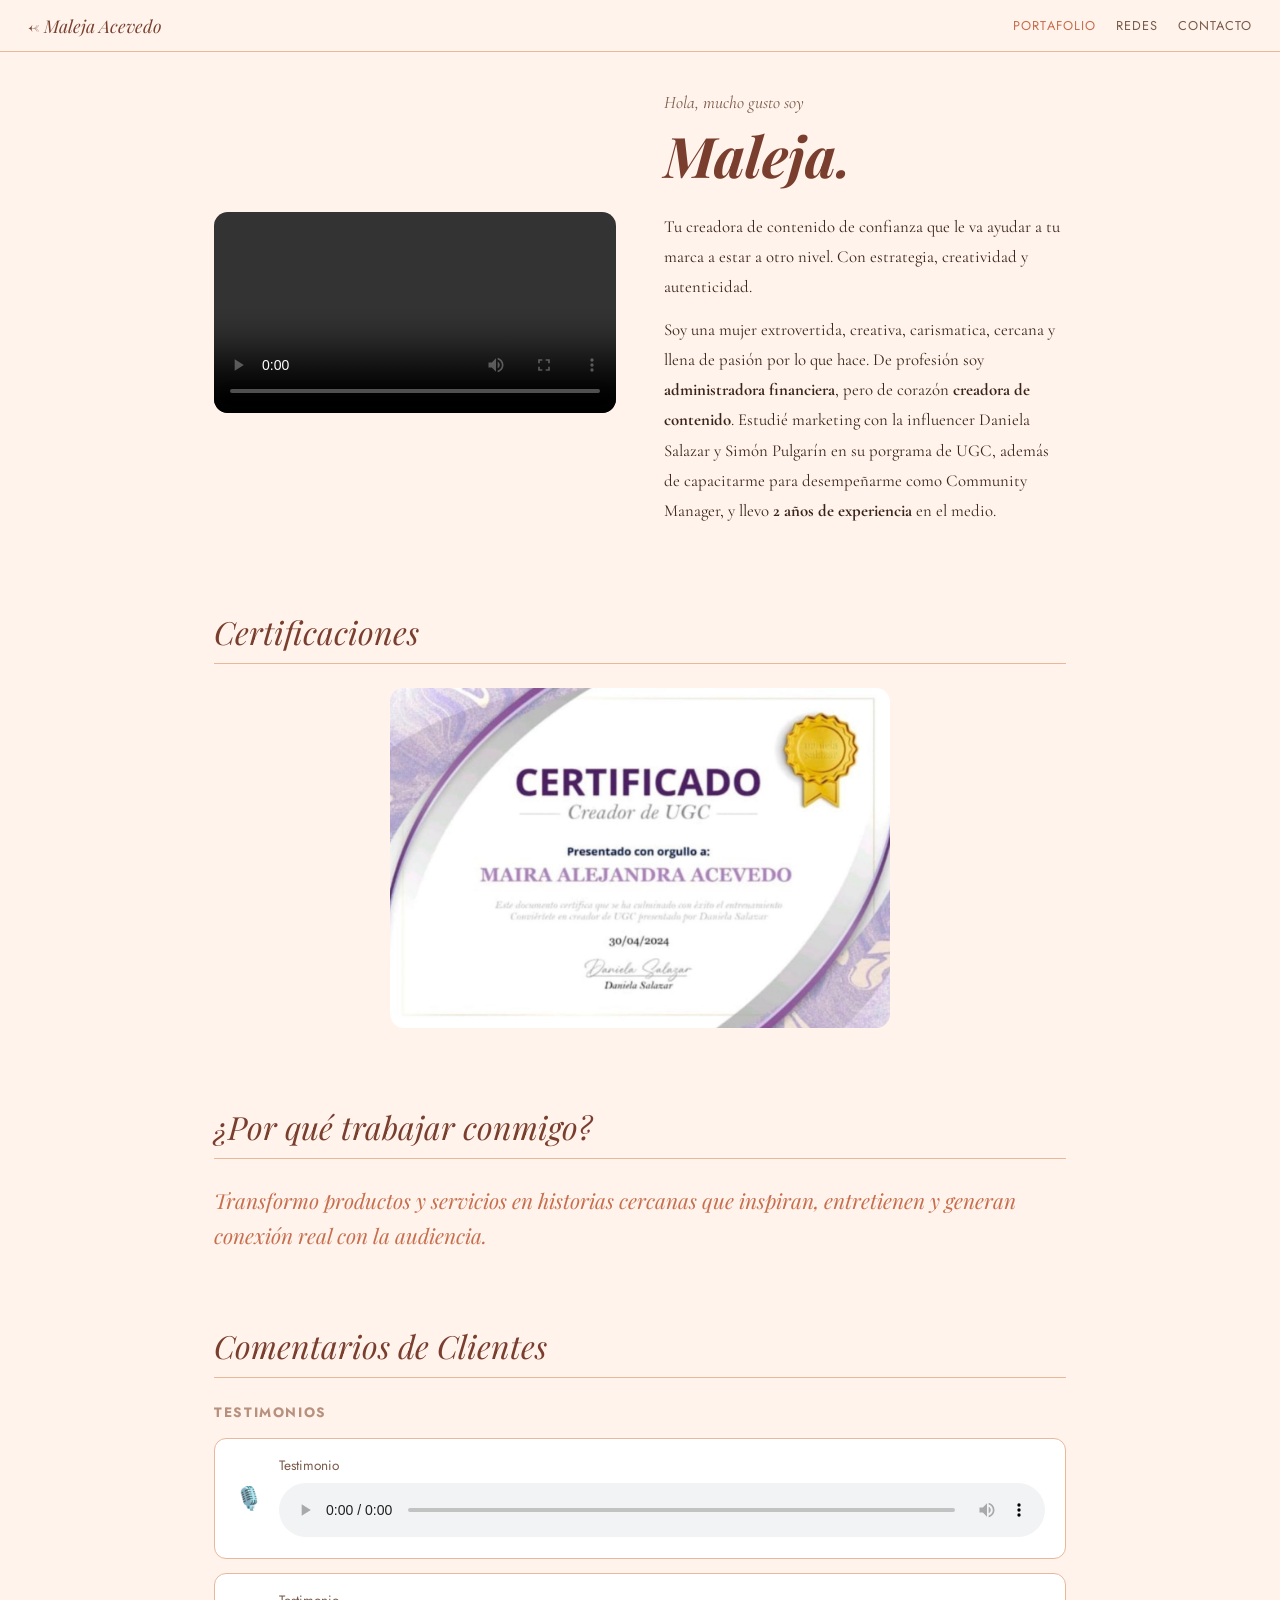
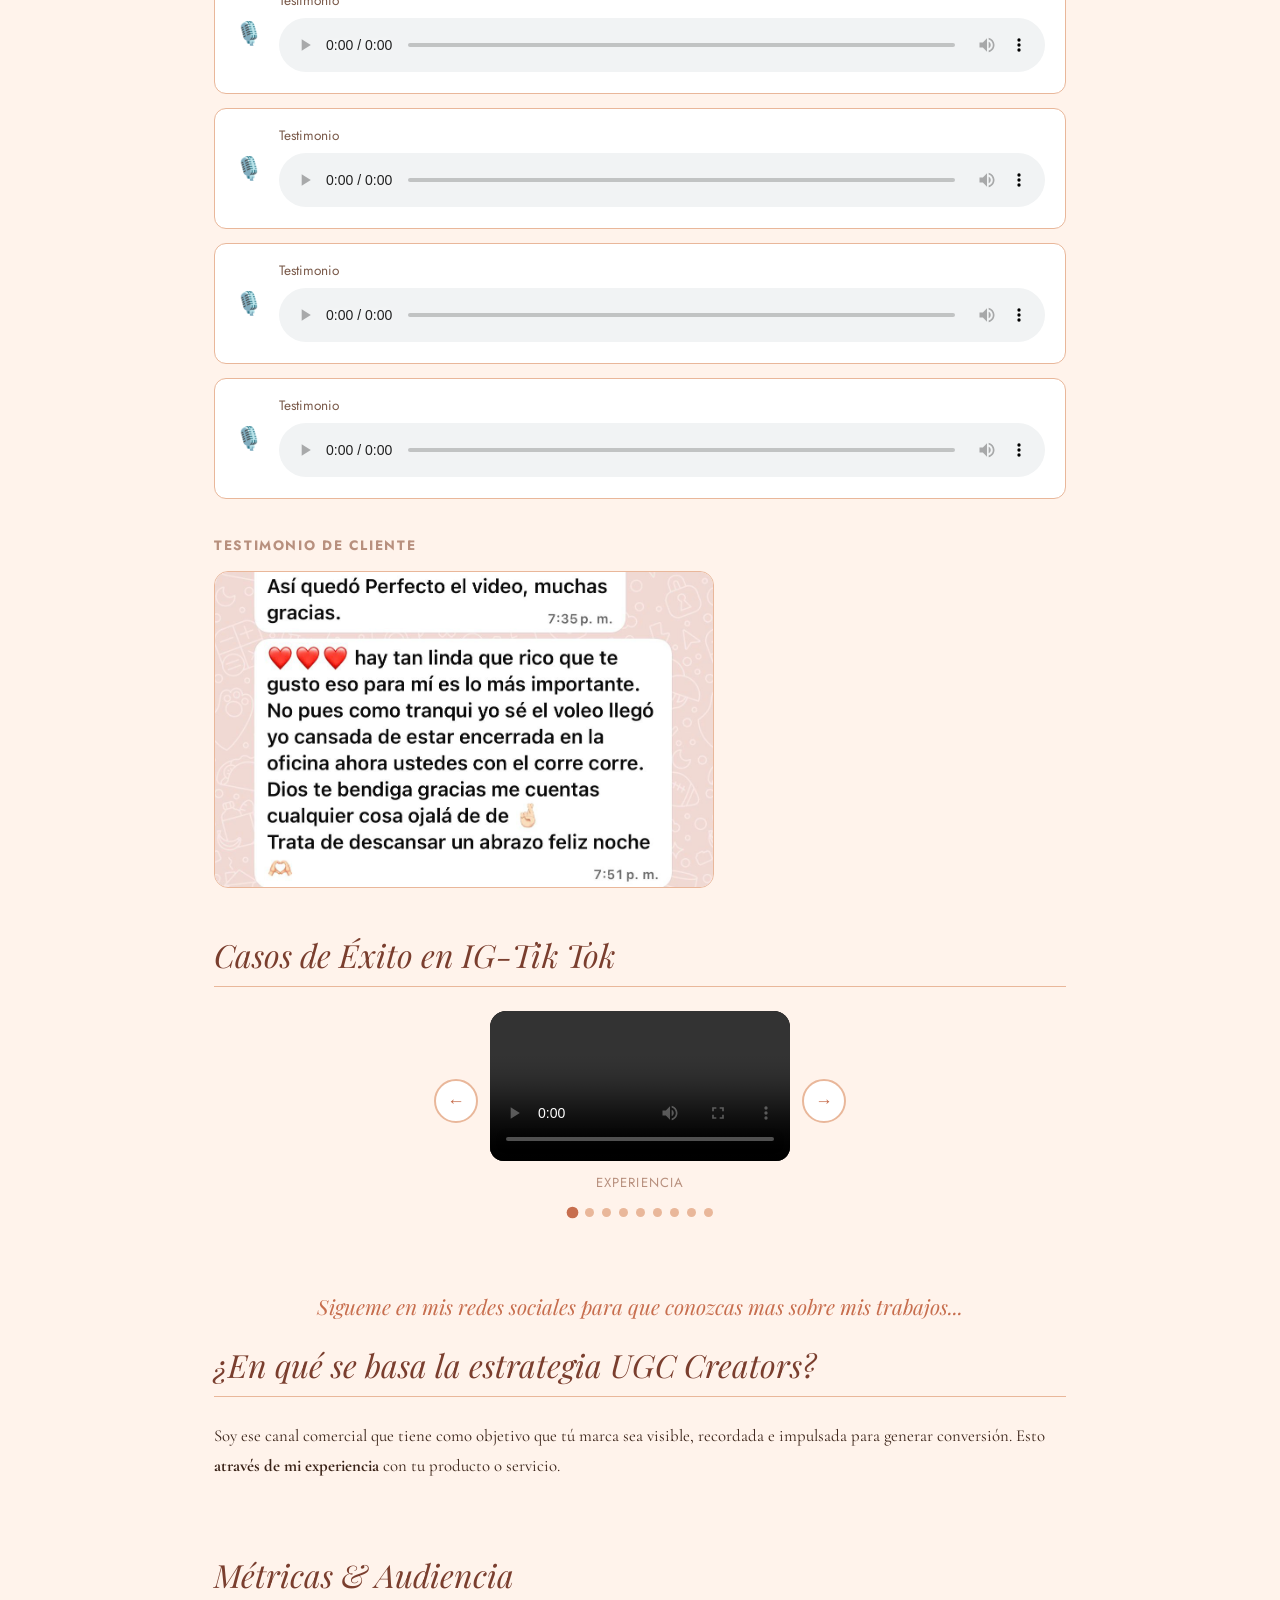
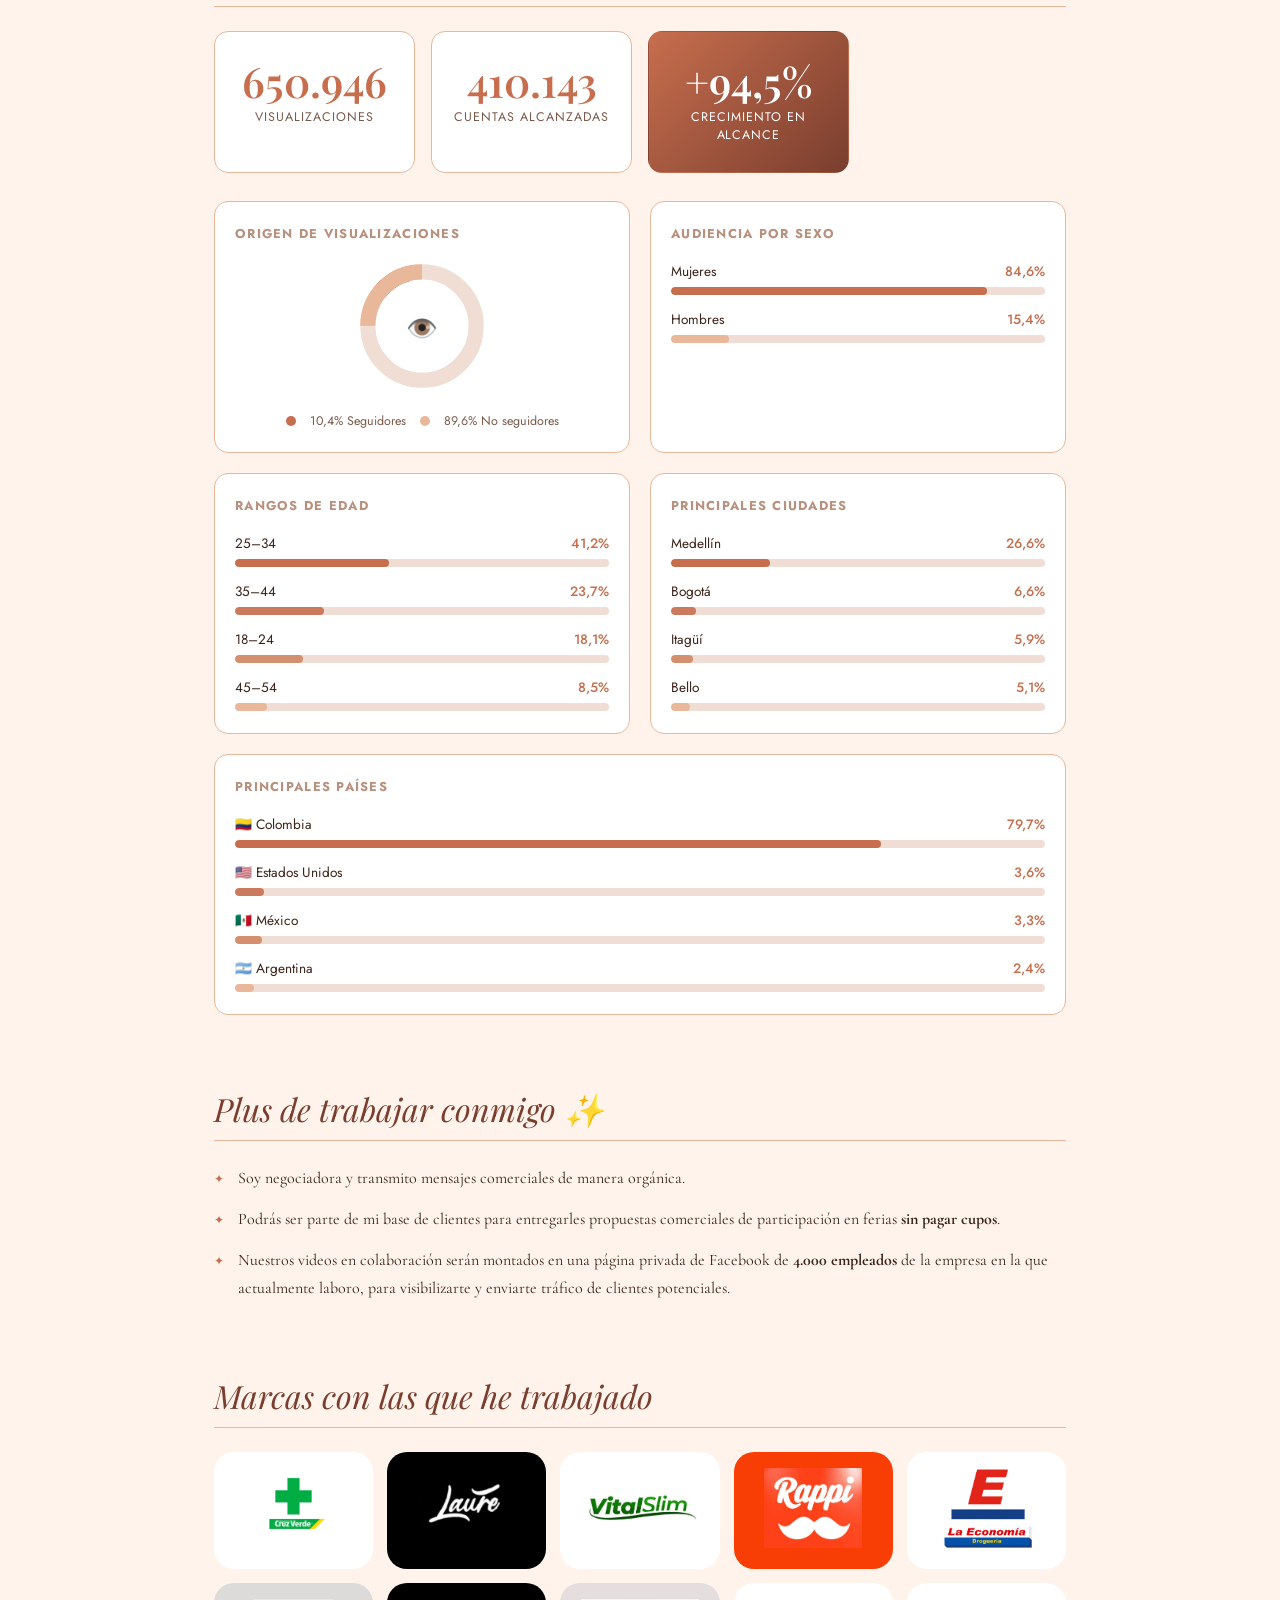
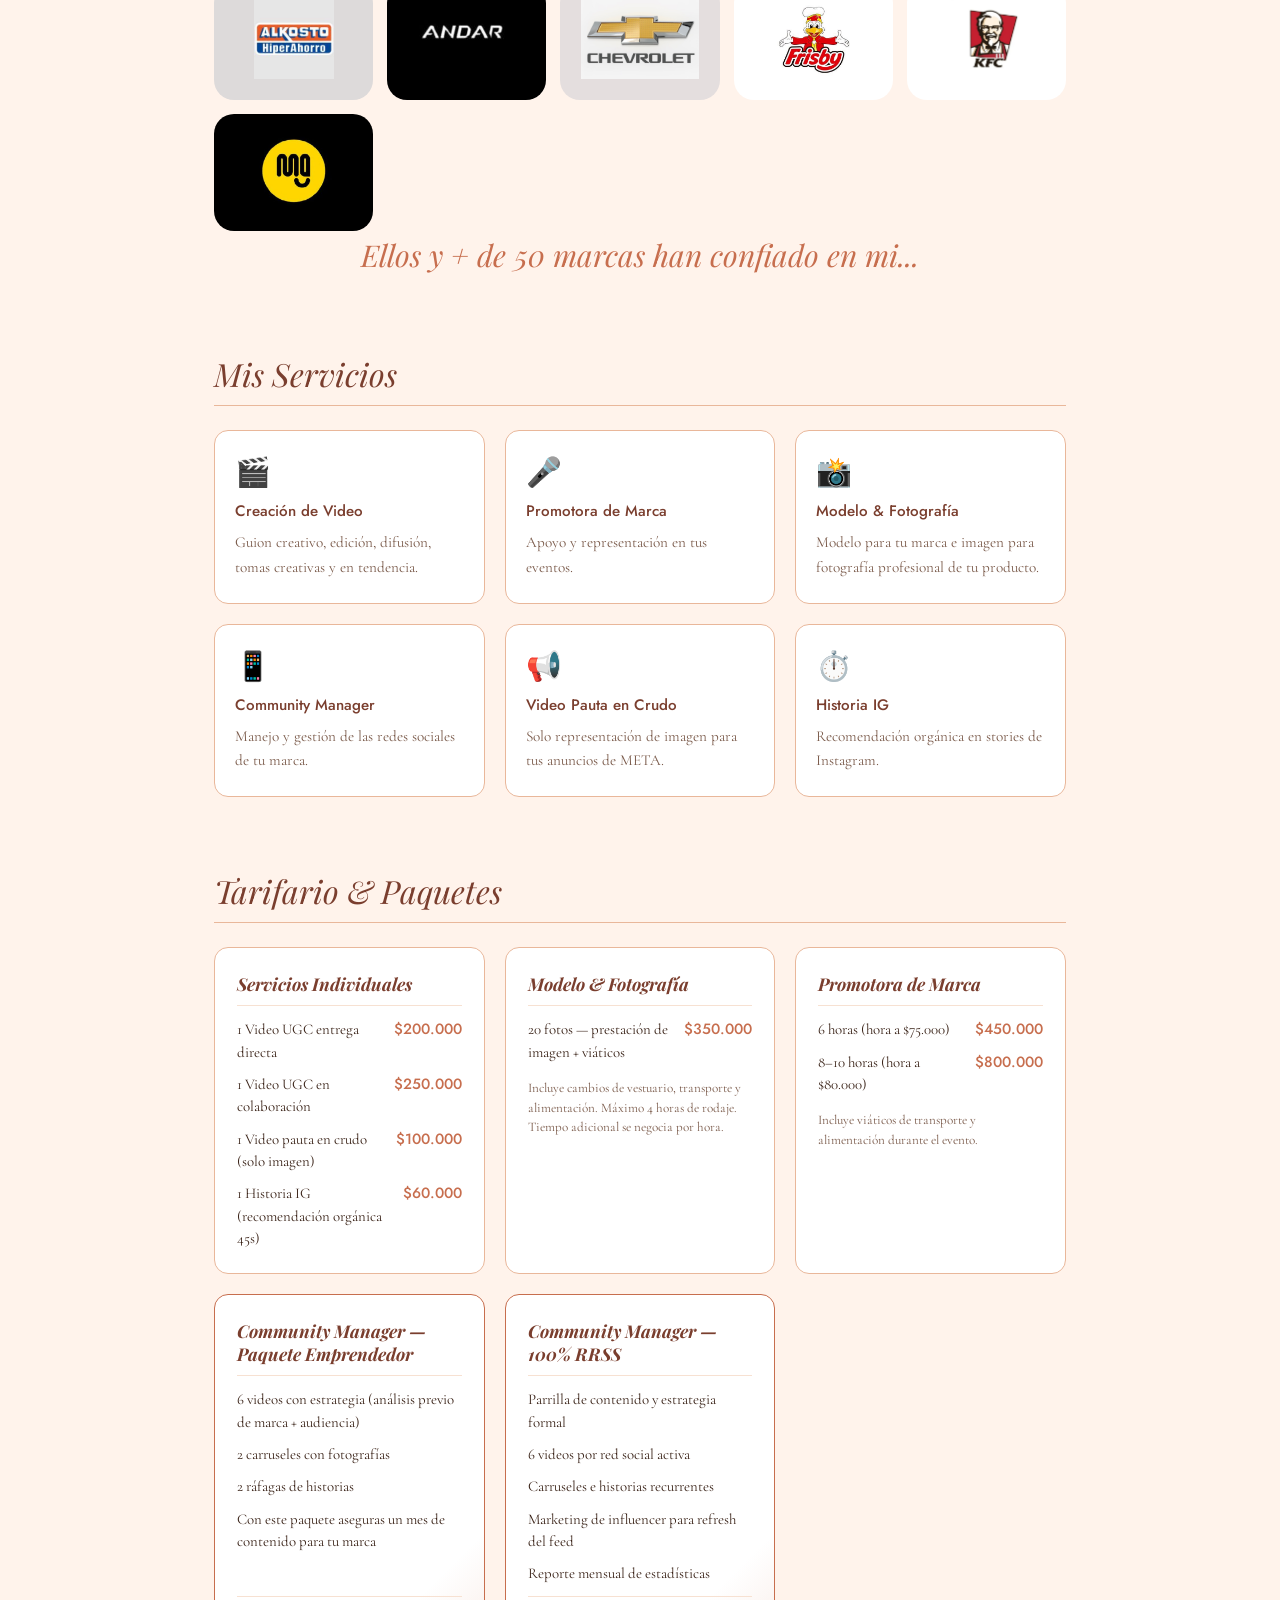
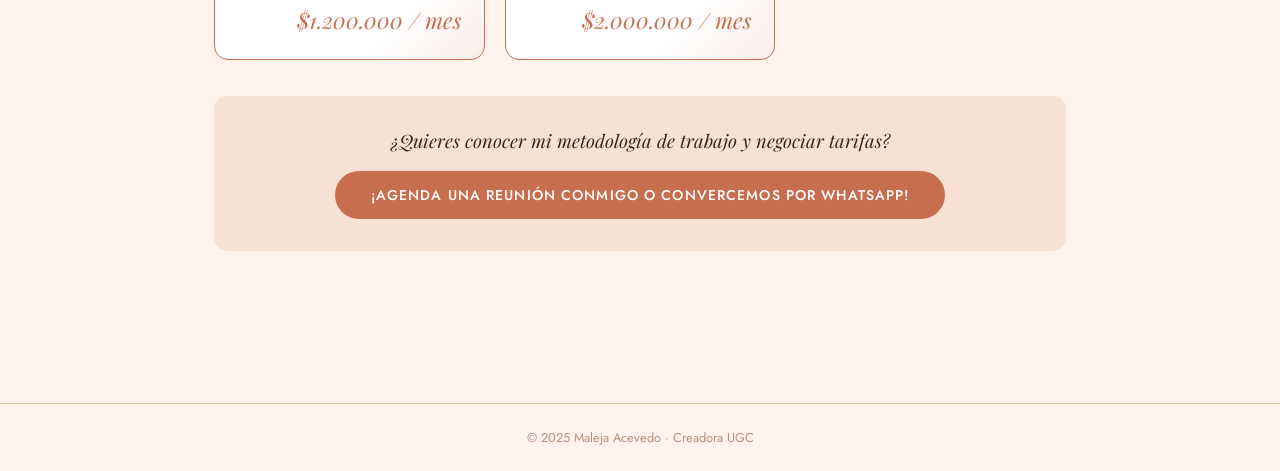
==== commit c25956ad: "cambio ortografias" ====
--- a/portafolio.html
+++ b/portafolio.html
@@ -616,7 +616,7 @@
 
       <div class="cta-box">
         <p>¿Quieres conocer mi metodología de trabajo y negociar tarifas?</p>
-        <a href="contacto.html" class="cta-btn">¡Agenda una reunión conmigo!</a>
+        <a href="contacto.html" class="cta-btn">¡Agenda una reunión conmigo o convercemos por WhatsApp!</a>
       </div>
     </section>
 
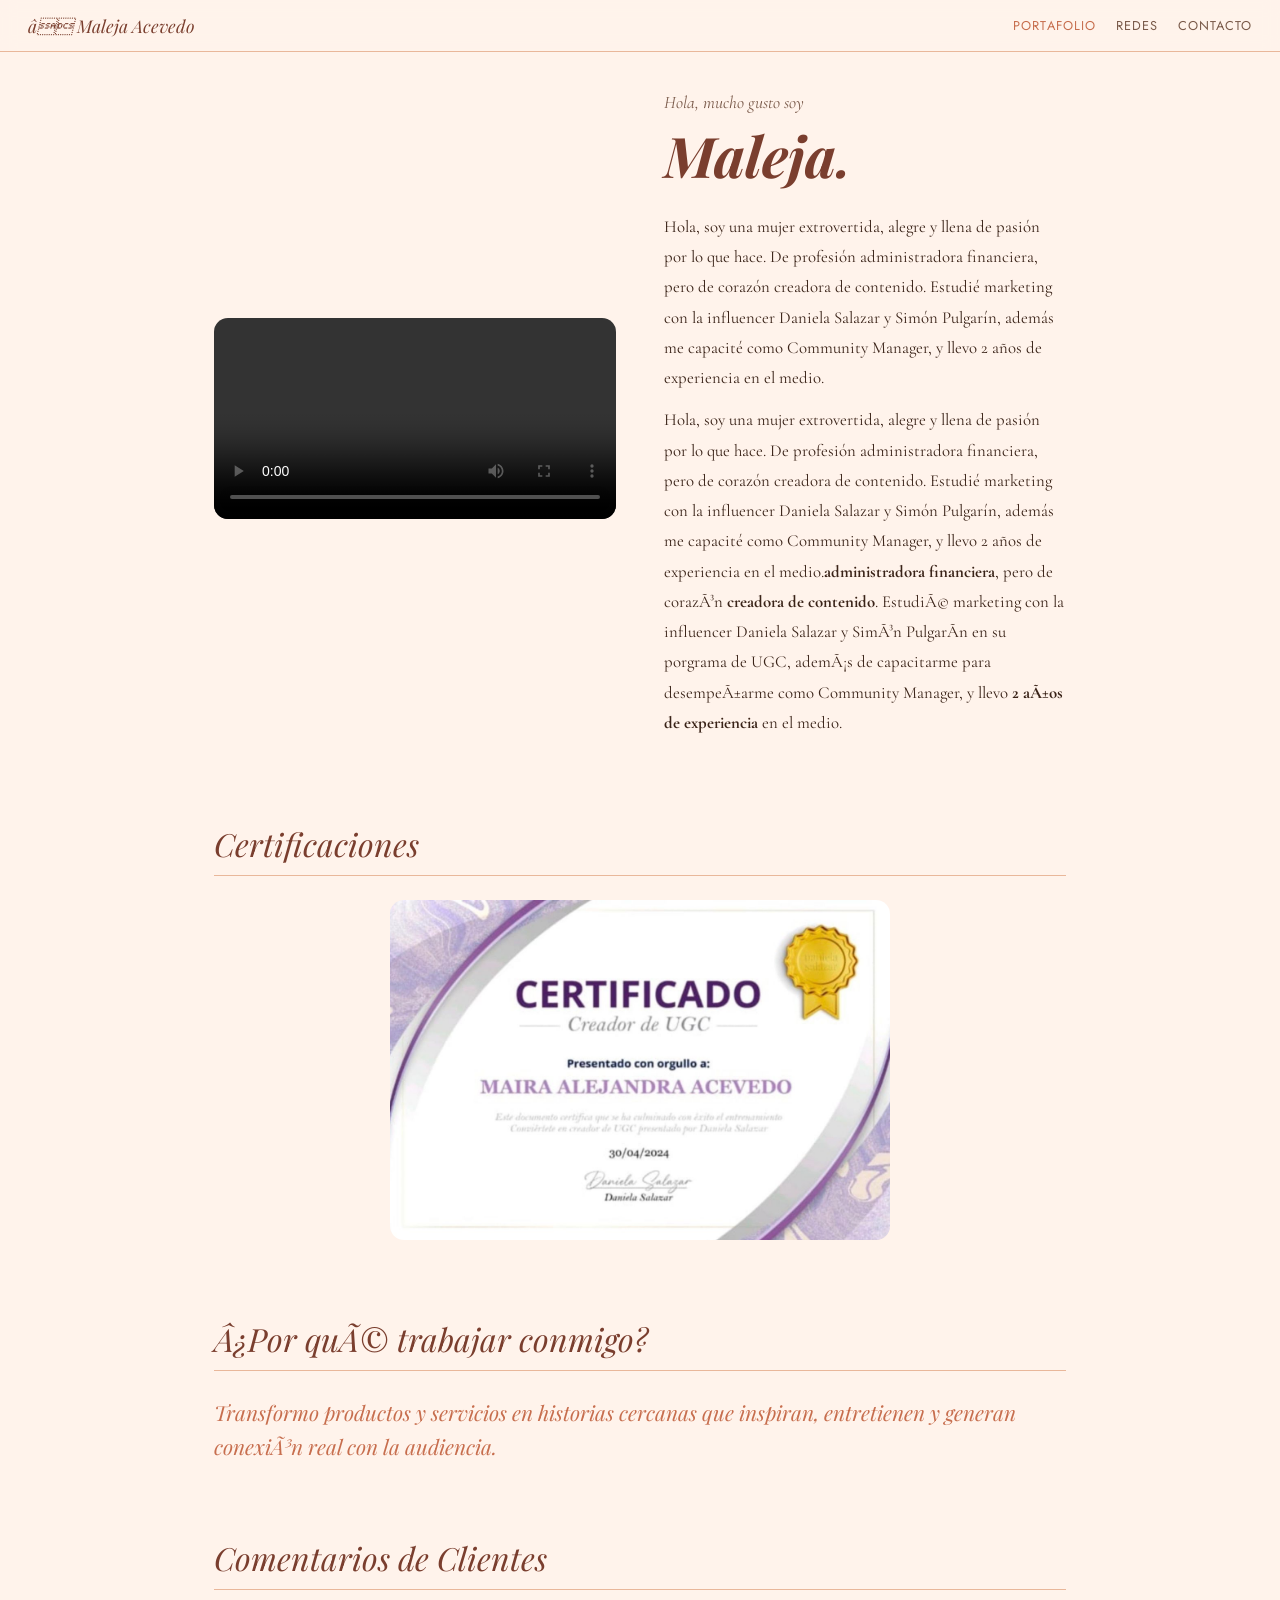
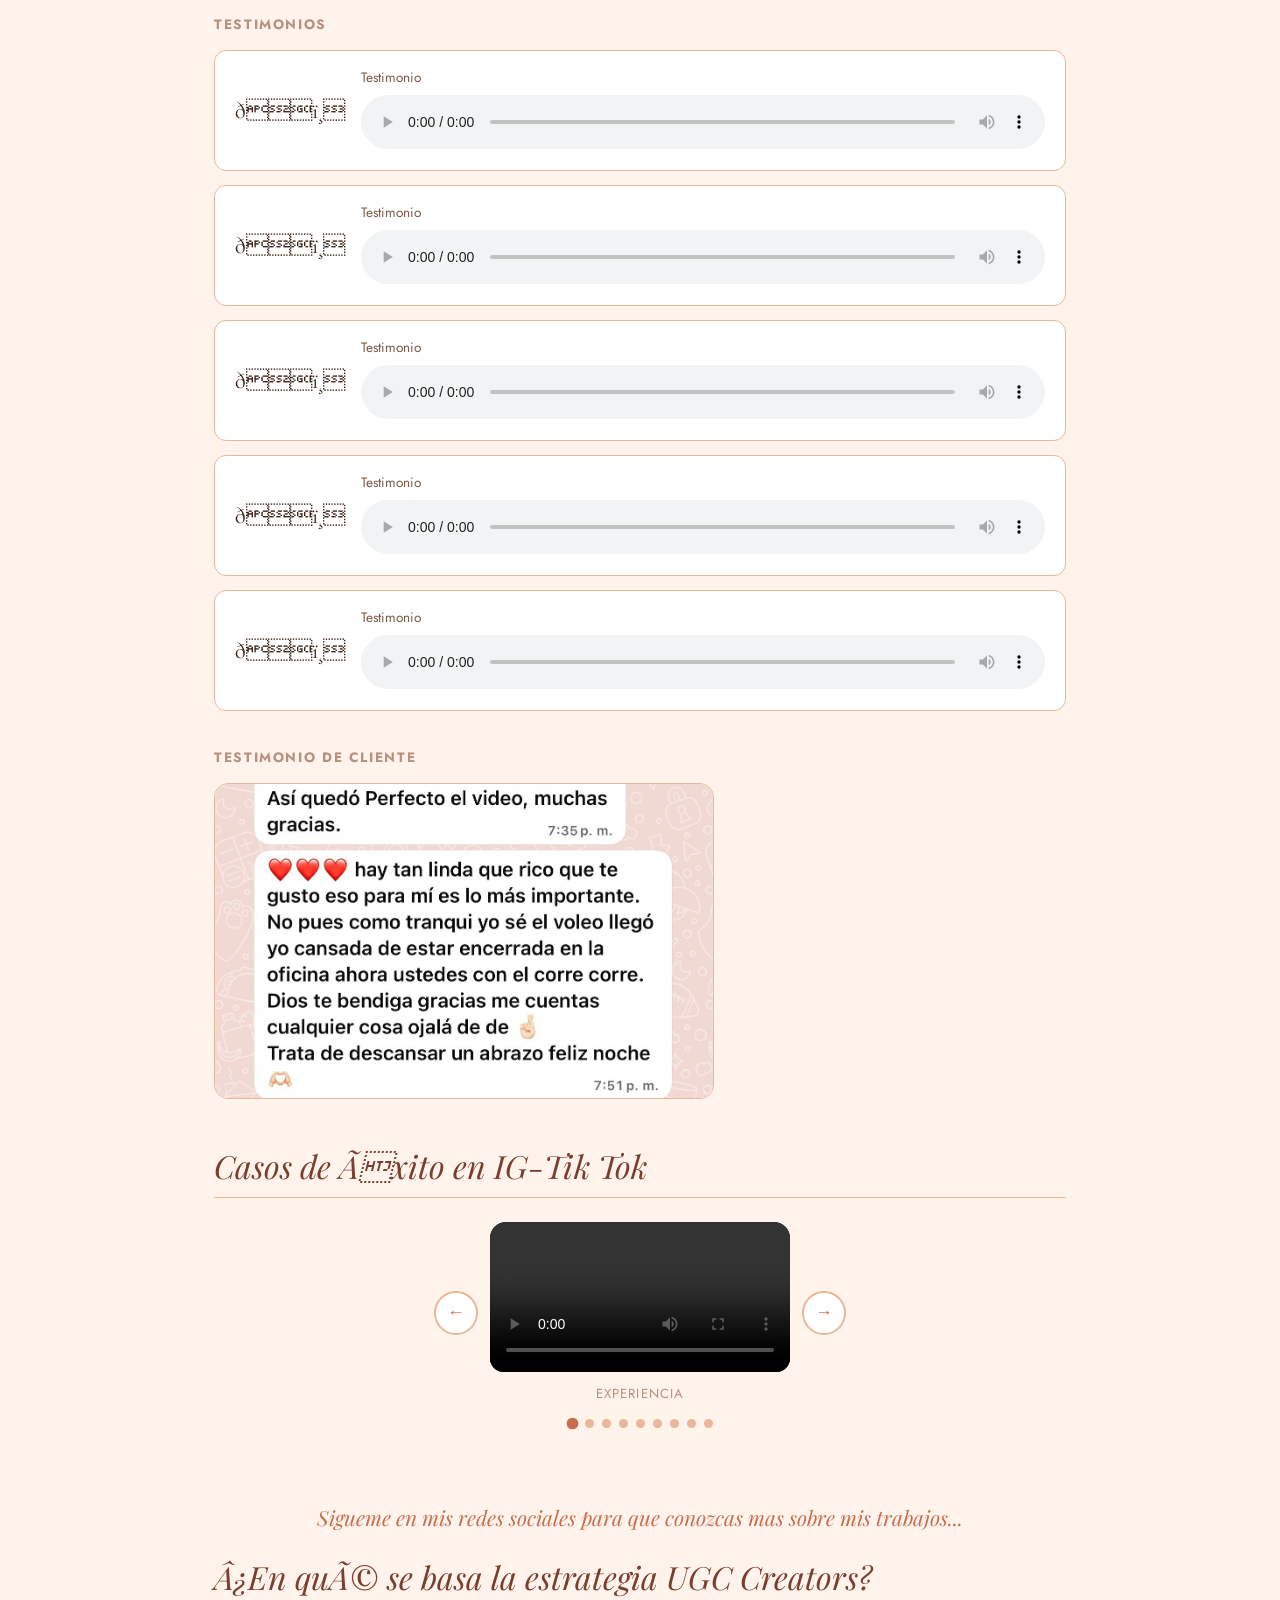
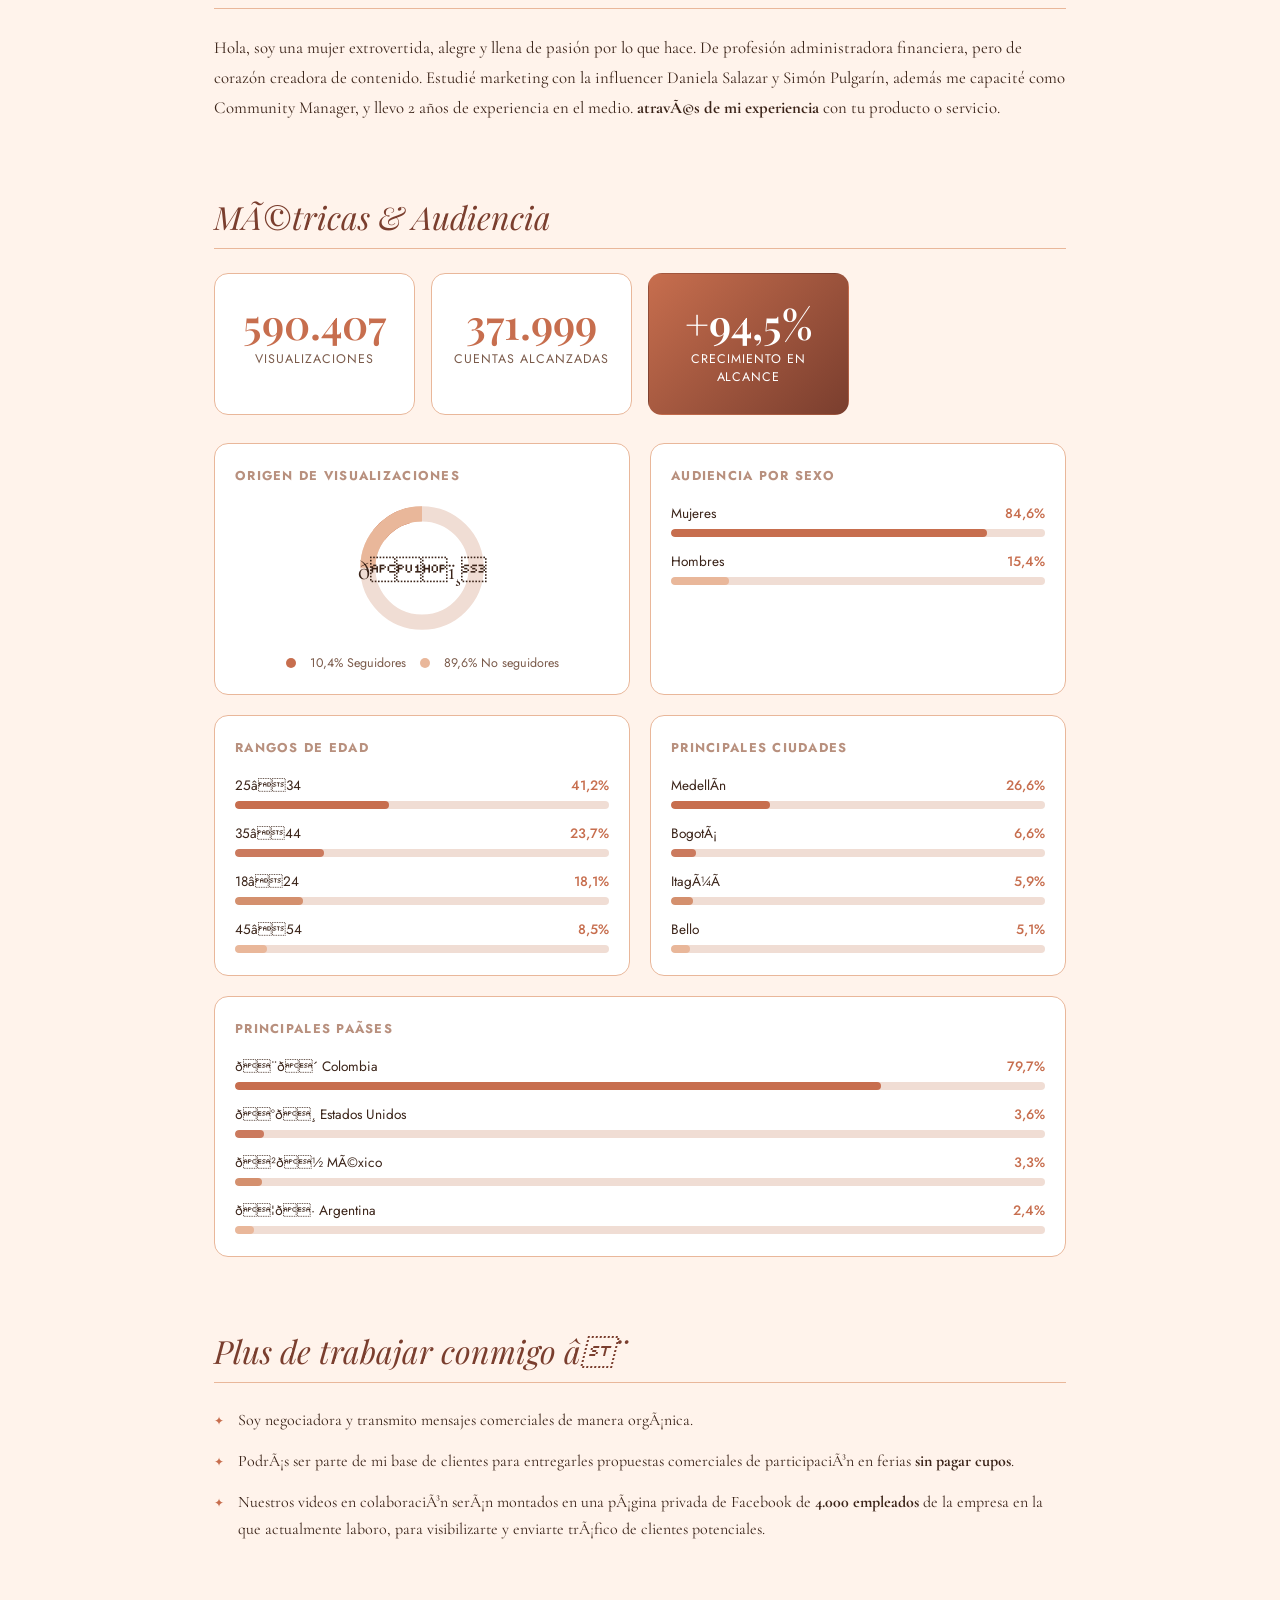
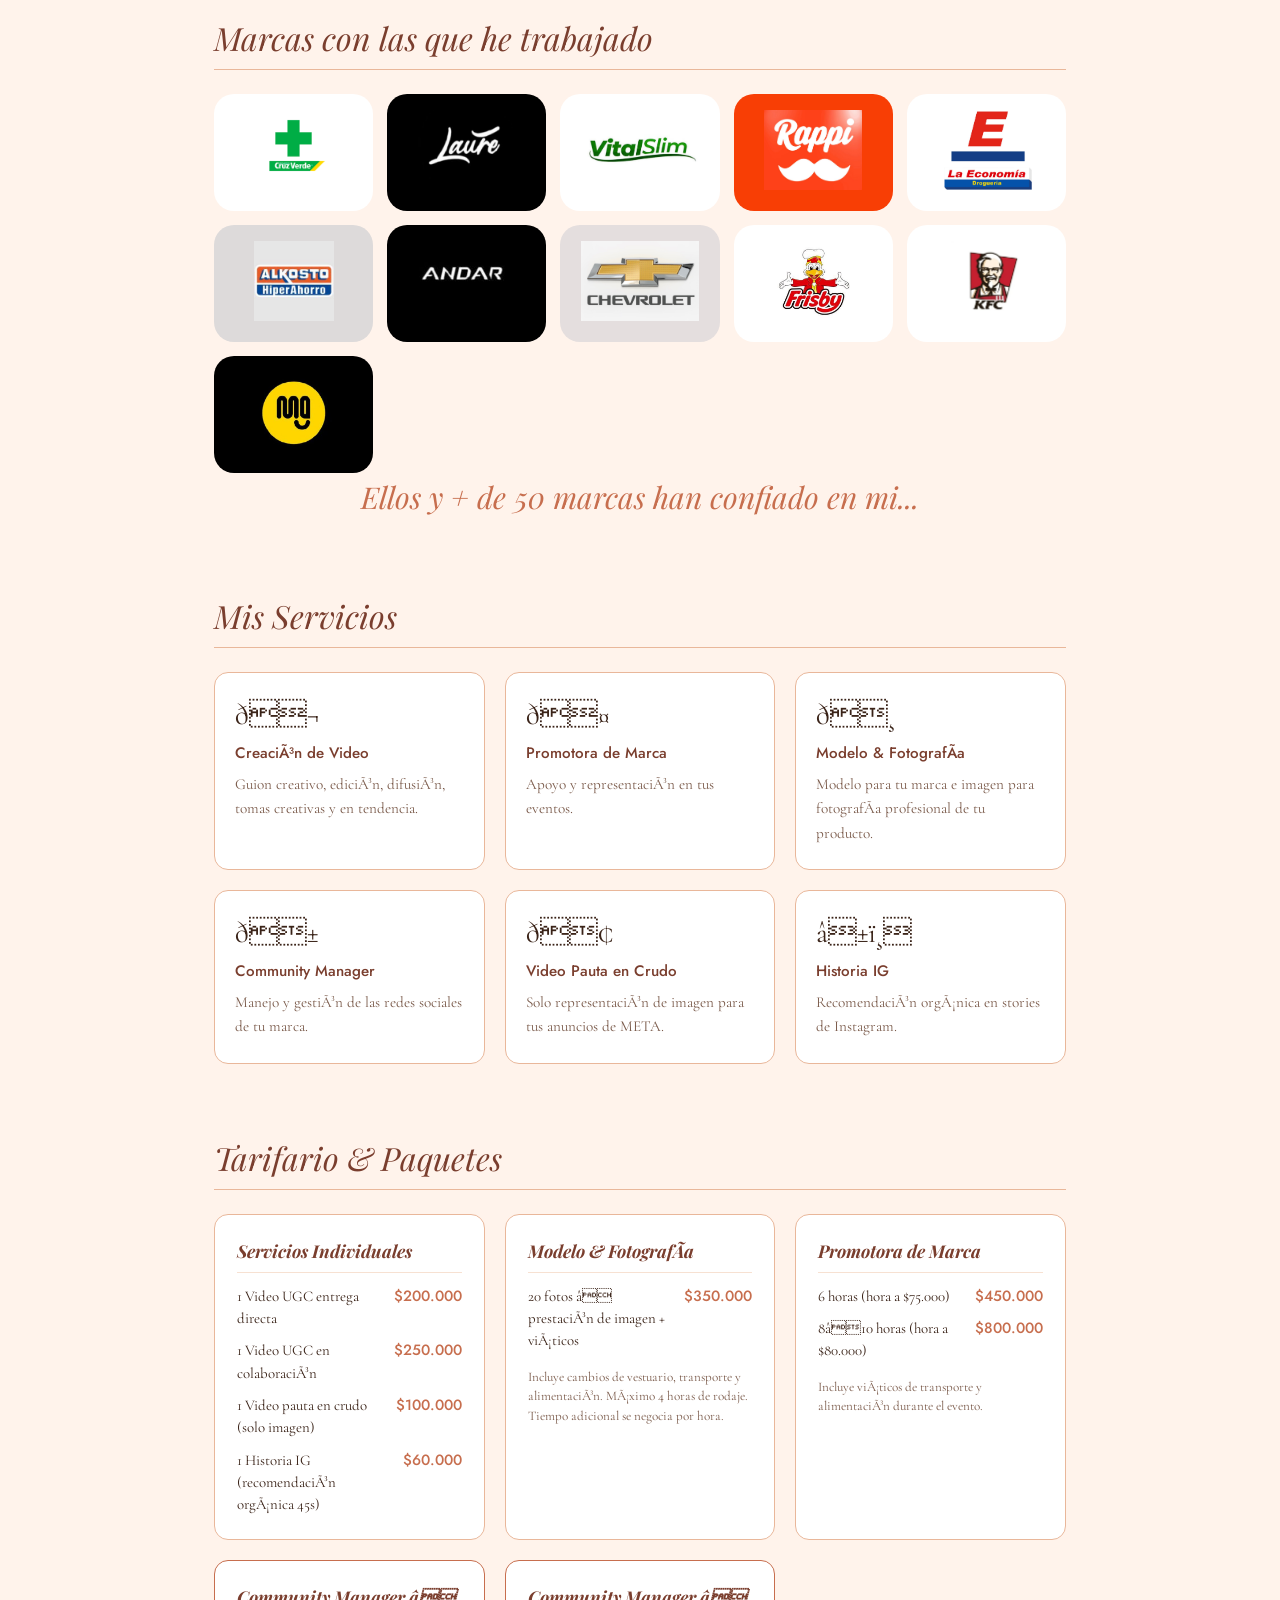
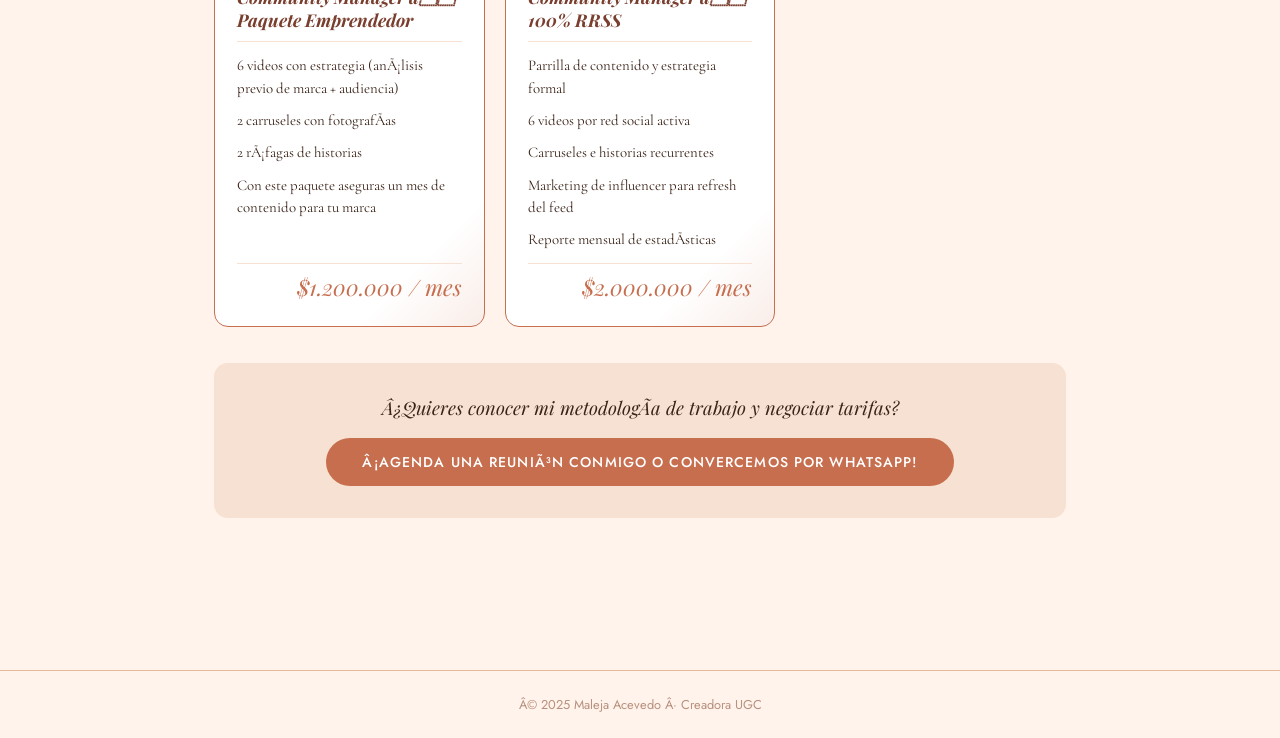
==== commit 537319db: "Admin: actualizar intro-body" ====
--- a/portafolio.html
+++ b/portafolio.html
@@ -3,7 +3,7 @@
 <head>
   <meta charset="UTF-8" />
   <meta name="viewport" content="width=device-width, initial-scale=1.0"/>
-  <title>Portafolio · Maleja Acevedo</title>
+  <title>Portafolio Â· Maleja Acevedo</title>
   <link rel="stylesheet" href="styles.css" />
   <link rel="preconnect" href="https://fonts.googleapis.com">
   <link rel="preconnect" href="https://fonts.gstatic.com" crossorigin>
@@ -12,7 +12,7 @@
 <body class="inner-page">
 
   <header class="topbar">
-    <a href="index.html" class="back-logo">← Maleja Acevedo</a>
+    <a href="index.html" class="back-logo">â Maleja Acevedo</a>
     <nav class="top-nav">
       <a href="portafolio.html" class="active">Portafolio</a>
       <a href="redes.html">Redes</a>
@@ -32,16 +32,10 @@
       <div class="intro-text">
         <p class="intro-saludo"><em>Hola, mucho gusto soy</em></p>
         <h2 class="port-title-name">Maleja.</h2>
-        <p class="intro-body">
-          Tu creadora de contenido de confianza que le va  ayudar a  tu marca a  estar a otro nivel.
-           Con estrategia, creatividad y autenticidad.
-
-        </p>
-        <p class="intro-body">
-          Soy una mujer extrovertida, creativa, carismatica, cercana y llena de pasión por lo que hace. De profesión soy 
-          <strong>administradora financiera</strong>, pero de corazón <strong>creadora de contenido</strong>. 
-          Estudié marketing con la influencer Daniela Salazar y Simón Pulgarín en su porgrama de UGC, además de capacitarme para desempeñarme como 
-          Community Manager, y llevo <strong>2 años de experiencia</strong> en el medio.
+        <p class="intro-body">Hola, soy una mujer extrovertida, alegre y llena de pasión por lo que hace. De profesión administradora financiera, pero de corazón creadora de contenido. Estudié marketing con la influencer Daniela Salazar y Simón Pulgarín, además me capacité como Community Manager, y llevo 2 años de experiencia en el medio.</p>
+        <p class="intro-body">Hola, soy una mujer extrovertida, alegre y llena de pasión por lo que hace. De profesión administradora financiera, pero de corazón creadora de contenido. Estudié marketing con la influencer Daniela Salazar y Simón Pulgarín, además me capacité como Community Manager, y llevo 2 años de experiencia en el medio.<strong>administradora financiera</strong>, pero de corazÃ³n <strong>creadora de contenido</strong>. 
+          EstudiÃ© marketing con la influencer Daniela Salazar y SimÃ³n PulgarÃ­n en su porgrama de UGC, ademÃ¡s de capacitarme para desempeÃ±arme como 
+          Community Manager, y llevo <strong>2 aÃ±os de experiencia</strong> en el medio.
         </p>
       </div>
     </section>
@@ -53,16 +47,16 @@
       </div>
     </section>
 
-    <!-- POR QUÉ TRABAJAR CONMIGO -->
+    <!-- POR QUÃ TRABAJAR CONMIGO -->
     <section class="port-section why-section">
-      <h3 class="section-title">¿Por qué trabajar conmigo?</h3>
+      <h3 class="section-title">Â¿Por quÃ© trabajar conmigo?</h3>
       <p class="highlight-text">
         Transformo productos y servicios en historias cercanas que inspiran, 
-        entretienen y generan conexión real con la audiencia.
+        entretienen y generan conexiÃ³n real con la audiencia.
       </p>
     </section>
 
-<!-- CASOS DE ÉXITO -->
+<!-- CASOS DE ÃXITO -->
 <section class="port-section cases-section">
   <h3 class="section-title">Comentarios de Clientes</h3>
 
@@ -71,7 +65,7 @@
   <div style="display:flex;flex-direction:column;gap:14px;margin-bottom:36px;">
 
     <div style="background:white;border:1px solid #E9B79A;border-radius:12px;padding:16px 20px;display:flex;align-items:center;gap:16px;">
-      <span style="font-size:1.4rem;">🎙️</span>
+      <span style="font-size:1.4rem;">ðï¸</span>
       <div style="flex:1;">
         <p style="font-family:'Jost',sans-serif;font-size:.85rem;color:#7a5a4a;margin-bottom:8px;">Testimonio</p>
         <audio controls style="width:100%;accent-color:#C76E4E;">
@@ -81,7 +75,7 @@
     </div>
 
     <div style="background:white;border:1px solid #E9B79A;border-radius:12px;padding:16px 20px;display:flex;align-items:center;gap:16px;">
-      <span style="font-size:1.4rem;">🎙️</span>
+      <span style="font-size:1.4rem;">ðï¸</span>
       <div style="flex:1;">
         <p style="font-family:'Jost',sans-serif;font-size:.85rem;color:#7a5a4a;margin-bottom:8px;">Testimonio</p>
         <audio controls style="width:100%;accent-color:#C76E4E;">
@@ -91,7 +85,7 @@
     </div>
 
     <div style="background:white;border:1px solid #E9B79A;border-radius:12px;padding:16px 20px;display:flex;align-items:center;gap:16px;">
-      <span style="font-size:1.4rem;">🎙️</span>
+      <span style="font-size:1.4rem;">ðï¸</span>
       <div style="flex:1;">
         <p style="font-family:'Jost',sans-serif;font-size:.85rem;color:#7a5a4a;margin-bottom:8px;">Testimonio</p>
         <audio controls style="width:100%;accent-color:#C76E4E;">
@@ -101,7 +95,7 @@
     </div>
 
     <div style="background:white;border:1px solid #E9B79A;border-radius:12px;padding:16px 20px;display:flex;align-items:center;gap:16px;">
-      <span style="font-size:1.4rem;">🎙️</span>
+      <span style="font-size:1.4rem;">ðï¸</span>
       <div style="flex:1;">
         <p style="font-family:'Jost',sans-serif;font-size:.85rem;color:#7a5a4a;margin-bottom:8px;">Testimonio</p>
         <audio controls style="width:100%;accent-color:#C76E4E;">
@@ -111,7 +105,7 @@
     </div>
 
     <div style="background:white;border:1px solid #E9B79A;border-radius:12px;padding:16px 20px;display:flex;align-items:center;gap:16px;">
-      <span style="font-size:1.4rem;">🎙️</span>
+      <span style="font-size:1.4rem;">ðï¸</span>
       <div style="flex:1;">
         <p style="font-family:'Jost',sans-serif;font-size:.85rem;color:#7a5a4a;margin-bottom:8px;">Testimonio</p>
         <audio controls style="width:100%;accent-color:#C76E4E;">
@@ -130,9 +124,9 @@
   <br>
   <br>
 
-<!-- CASOS DE ÉXITO — CARRUSEL -->
+<!-- CASOS DE ÃXITO â CARRUSEL -->
 <section class="port-section">
-  <h3 class="section-title">Casos de Éxito en IG-Tik Tok</h3>
+  <h3 class="section-title">Casos de Ãxito en IG-Tik Tok</h3>
 
   <div class="carrusel-wrap">
     <button class="carr-btn carr-prev" onclick="moverCarrusel(-1)">&#8592;</button>
@@ -199,7 +193,7 @@
           <video controls playsinline>
             <source src="videos/video9.mp4" type="video/mp4">
           </video>
-          <p class="carr-caption">CAMPAÑA</p>
+          <p class="carr-caption">CAMPAÃA</p>
         </div>        
 
       </div>
@@ -252,14 +246,13 @@
 
     <!-- ESTRATEGIA UGC -->
     <section class="port-section strategy-section">
-      <h3 class="section-title">¿En qué se basa la estrategia UGC Creators?</h3>
-     <p class="intro-body"> Soy ese canal comercial que tiene como objetivo que tú marca sea visible, recordada e impulsada para generar conversión. Esto
-      <strong> através de mi experiencia </strong> con tu producto o servicio.</p>
-    </section>
-
-<!-- MÉTRICAS -->
+      <h3 class="section-title">Â¿En quÃ© se basa la estrategia UGC Creators?</h3>
+     <p class="intro-body">Hola, soy una mujer extrovertida, alegre y llena de pasión por lo que hace. De profesión administradora financiera, pero de corazón creadora de contenido. Estudié marketing con la influencer Daniela Salazar y Simón Pulgarín, además me capacité como Community Manager, y llevo 2 años de experiencia en el medio.<strong> atravÃ©s de mi experiencia </strong> con tu producto o servicio.</p>
+    </section>
+
+<!-- MÃTRICAS -->
 <section class="port-section metrics-section" id="metricas">
-  <h3 class="section-title">Métricas & Audiencia</h3>
+  <h3 class="section-title">MÃ©tricas & Audiencia</h3>
 
   <!-- TARJETAS GRANDES -->
   <div class="met-hero-grid">
@@ -298,7 +291,7 @@
             data-val="281.33"/>
         </svg>
         <div class="donut-center">
-          <span>👁️</span>
+          <span>ðï¸</span>
         </div>
       </div>
       <div class="donut-legend">
@@ -329,19 +322,19 @@
       <h4 class="met-block-title">Rangos de edad</h4>
       <div class="bar-list">
         <div class="bar-item">
-          <div class="bar-labels"><span>25–34</span><span class="bar-pct">41,2%</span></div>
+          <div class="bar-labels"><span>25â34</span><span class="bar-pct">41,2%</span></div>
           <div class="bar-track"><div class="bar-fill" style="--w:41.2%;background:#C76E4E;"></div></div>
         </div>
         <div class="bar-item">
-          <div class="bar-labels"><span>35–44</span><span class="bar-pct">23,7%</span></div>
+          <div class="bar-labels"><span>35â44</span><span class="bar-pct">23,7%</span></div>
           <div class="bar-track"><div class="bar-fill" style="--w:23.7%;background:#cb7a5e;"></div></div>
         </div>
         <div class="bar-item">
-          <div class="bar-labels"><span>18–24</span><span class="bar-pct">18,1%</span></div>
+          <div class="bar-labels"><span>18â24</span><span class="bar-pct">18,1%</span></div>
           <div class="bar-track"><div class="bar-fill" style="--w:18.1%;background:#d4906e;"></div></div>
         </div>
         <div class="bar-item">
-          <div class="bar-labels"><span>45–54</span><span class="bar-pct">8,5%</span></div>
+          <div class="bar-labels"><span>45â54</span><span class="bar-pct">8,5%</span></div>
           <div class="bar-track"><div class="bar-fill" style="--w:8.5%;background:#E9B79A;"></div></div>
         </div>
       </div>
@@ -351,15 +344,15 @@
       <h4 class="met-block-title">Principales ciudades</h4>
       <div class="bar-list">
         <div class="bar-item">
-          <div class="bar-labels"><span>Medellín</span><span class="bar-pct">26,6%</span></div>
+          <div class="bar-labels"><span>MedellÃ­n</span><span class="bar-pct">26,6%</span></div>
           <div class="bar-track"><div class="bar-fill" style="--w:26.6%;background:#C76E4E;"></div></div>
         </div>
         <div class="bar-item">
-          <div class="bar-labels"><span>Bogotá</span><span class="bar-pct">6,6%</span></div>
+          <div class="bar-labels"><span>BogotÃ¡</span><span class="bar-pct">6,6%</span></div>
           <div class="bar-track"><div class="bar-fill" style="--w:6.6%;background:#cb7a5e;"></div></div>
         </div>
         <div class="bar-item">
-          <div class="bar-labels"><span>Itagüí</span><span class="bar-pct">5,9%</span></div>
+          <div class="bar-labels"><span>ItagÃ¼Ã­</span><span class="bar-pct">5,9%</span></div>
           <div class="bar-track"><div class="bar-fill" style="--w:5.9%;background:#d4906e;"></div></div>
         </div>
         <div class="bar-item">
@@ -370,24 +363,24 @@
     </div>
   </div>
 
-  <!-- PAÍSES -->
+  <!-- PAÃSES -->
   <div class="met-block met-block-full">
-    <h4 class="met-block-title">Principales países</h4>
+    <h4 class="met-block-title">Principales paÃ­ses</h4>
     <div class="bar-list">
       <div class="bar-item">
-        <div class="bar-labels"><span>🇨🇴 Colombia</span><span class="bar-pct">79,7%</span></div>
+        <div class="bar-labels"><span>ð¨ð´ Colombia</span><span class="bar-pct">79,7%</span></div>
         <div class="bar-track"><div class="bar-fill" style="--w:79.7%;background:#C76E4E;"></div></div>
       </div>
       <div class="bar-item">
-        <div class="bar-labels"><span>🇺🇸 Estados Unidos</span><span class="bar-pct">3,6%</span></div>
+        <div class="bar-labels"><span>ðºð¸ Estados Unidos</span><span class="bar-pct">3,6%</span></div>
         <div class="bar-track"><div class="bar-fill" style="--w:3.6%;background:#cb7a5e;"></div></div>
       </div>
       <div class="bar-item">
-        <div class="bar-labels"><span>🇲🇽 México</span><span class="bar-pct">3,3%</span></div>
+        <div class="bar-labels"><span>ð²ð½ MÃ©xico</span><span class="bar-pct">3,3%</span></div>
         <div class="bar-track"><div class="bar-fill" style="--w:3.3%;background:#d4906e;"></div></div>
       </div>
       <div class="bar-item">
-        <div class="bar-labels"><span>🇦🇷 Argentina</span><span class="bar-pct">2,4%</span></div>
+        <div class="bar-labels"><span>ð¦ð· Argentina</span><span class="bar-pct">2,4%</span></div>
         <div class="bar-track"><div class="bar-fill" style="--w:2.4%;background:#E9B79A;"></div></div>
       </div>
     </div>
@@ -449,14 +442,14 @@
 
     <!-- PLUS -->
     <section class="port-section plus-section">
-      <h3 class="section-title">Plus de trabajar conmigo ✨</h3>
+      <h3 class="section-title">Plus de trabajar conmigo â¨</h3>
       <ul class="plus-list">
-        <li>Soy negociadora y transmito mensajes comerciales de manera orgánica.</li>
-        <li>Podrás ser parte de mi base de clientes para entregarles propuestas comerciales de 
-            participación en ferias <strong>sin pagar cupos</strong>.</li>
-        <li>Nuestros videos en colaboración serán montados en una página privada de Facebook de 
+        <li>Soy negociadora y transmito mensajes comerciales de manera orgÃ¡nica.</li>
+        <li>PodrÃ¡s ser parte de mi base de clientes para entregarles propuestas comerciales de 
+            participaciÃ³n en ferias <strong>sin pagar cupos</strong>.</li>
+        <li>Nuestros videos en colaboraciÃ³n serÃ¡n montados en una pÃ¡gina privada de Facebook de 
             <strong>4.000 empleados</strong> de la empresa en la que actualmente laboro, para 
-            visibilizarte y enviarte tráfico de clientes potenciales.</li>
+            visibilizarte y enviarte trÃ¡fico de clientes potenciales.</li>
       </ul>
     </section>
 
@@ -521,34 +514,34 @@
       <h3 class="section-title">Mis Servicios</h3>
       <div class="services-grid">
         <div class="service-card">
-          <div class="service-icon">🎬</div>
-          <h4>Creación de Video</h4>
-          <p>Guion creativo, edición, difusión, tomas creativas y en tendencia.</p>
+          <div class="service-icon">ð¬</div>
+          <h4>CreaciÃ³n de Video</h4>
+          <p>Guion creativo, ediciÃ³n, difusiÃ³n, tomas creativas y en tendencia.</p>
         </div>
         <div class="service-card">
-          <div class="service-icon">🎤</div>
+          <div class="service-icon">ð¤</div>
           <h4>Promotora de Marca</h4>
-          <p>Apoyo y representación en tus eventos.</p>
+          <p>Apoyo y representaciÃ³n en tus eventos.</p>
         </div>
         <div class="service-card">
-          <div class="service-icon">📸</div>
-          <h4>Modelo & Fotografía</h4>
-          <p>Modelo para tu marca e imagen para fotografía profesional de tu producto.</p>
+          <div class="service-icon">ð¸</div>
+          <h4>Modelo & FotografÃ­a</h4>
+          <p>Modelo para tu marca e imagen para fotografÃ­a profesional de tu producto.</p>
         </div>
         <div class="service-card">
-          <div class="service-icon">📱</div>
+          <div class="service-icon">ð±</div>
           <h4>Community Manager</h4>
-          <p>Manejo y gestión de las redes sociales de tu marca.</p>
+          <p>Manejo y gestiÃ³n de las redes sociales de tu marca.</p>
         </div>
         <div class="service-card">
-          <div class="service-icon">📢</div>
+          <div class="service-icon">ð¢</div>
           <h4>Video Pauta en Crudo</h4>
-          <p>Solo representación de imagen para tus anuncios de META.</p>
+          <p>Solo representaciÃ³n de imagen para tus anuncios de META.</p>
         </div>
         <div class="service-card">
-          <div class="service-icon">⏱️</div>
+          <div class="service-icon">â±ï¸</div>
           <h4>Historia IG</h4>
-          <p>Recomendación orgánica en stories de Instagram.</p>
+          <p>RecomendaciÃ³n orgÃ¡nica en stories de Instagram.</p>
         </div>
       </div>
     </section>
@@ -563,51 +556,51 @@
           <h4>Servicios Individuales</h4>
           <ul class="price-list">
             <li><span class="price-name">1 Video UGC entrega directa</span><span class="price-val">$200.000</span></li>
-            <li><span class="price-name">1 Video UGC en colaboración</span><span class="price-val">$250.000</span></li>
+            <li><span class="price-name">1 Video UGC en colaboraciÃ³n</span><span class="price-val">$250.000</span></li>
             <li><span class="price-name">1 Video pauta en crudo (solo imagen)</span><span class="price-val">$100.000</span></li>
-            <li><span class="price-name">1 Historia IG (recomendación orgánica 45s)</span><span class="price-val">$60.000</span></li>
+            <li><span class="price-name">1 Historia IG (recomendaciÃ³n orgÃ¡nica 45s)</span><span class="price-val">$60.000</span></li>
           </ul>
         </div>
 
         <div class="price-card">
-          <h4>Modelo & Fotografía</h4>
+          <h4>Modelo & FotografÃ­a</h4>
           <ul class="price-list">
             <li>
-              <span class="price-name">20 fotos — prestación de imagen + viáticos</span>
+              <span class="price-name">20 fotos â prestaciÃ³n de imagen + viÃ¡ticos</span>
               <span class="price-val">$350.000</span>
             </li>
           </ul>
-          <p class="price-note">Incluye cambios de vestuario, transporte y alimentación. Máximo 4 horas de rodaje. Tiempo adicional se negocia por hora.</p>
+          <p class="price-note">Incluye cambios de vestuario, transporte y alimentaciÃ³n. MÃ¡ximo 4 horas de rodaje. Tiempo adicional se negocia por hora.</p>
         </div>
 
         <div class="price-card">
           <h4>Promotora de Marca</h4>
           <ul class="price-list">
             <li><span class="price-name">6 horas (hora a $75.000)</span><span class="price-val">$450.000</span></li>
-            <li><span class="price-name">8–10 horas (hora a $80.000)</span><span class="price-val">$800.000</span></li>
+            <li><span class="price-name">8â10 horas (hora a $80.000)</span><span class="price-val">$800.000</span></li>
           </ul>
-          <p class="price-note">Incluye viáticos de transporte y alimentación durante el evento.</p>
+          <p class="price-note">Incluye viÃ¡ticos de transporte y alimentaciÃ³n durante el evento.</p>
         </div>
 
         <div class="price-card highlight-card">
-          <h4>Community Manager — Paquete Emprendedor</h4>
+          <h4>Community Manager â Paquete Emprendedor</h4>
           <ul class="price-list">
-            <li>6 videos con estrategia (análisis previo de marca + audiencia)</li>
-            <li>2 carruseles con fotografías</li>
-            <li>2 ráfagas de historias</li>
+            <li>6 videos con estrategia (anÃ¡lisis previo de marca + audiencia)</li>
+            <li>2 carruseles con fotografÃ­as</li>
+            <li>2 rÃ¡fagas de historias</li>
             <li>Con este paquete aseguras un mes de contenido para tu marca</li>
           </ul>
           <p class="price-total">$1.200.000 / mes</p>
         </div>
 
         <div class="price-card highlight-card">
-          <h4>Community Manager — 100% RRSS</h4>
+          <h4>Community Manager â 100% RRSS</h4>
           <ul class="price-list">
             <li>Parrilla de contenido y estrategia formal</li>
             <li>6 videos por red social activa</li>
             <li>Carruseles e historias recurrentes</li>
             <li>Marketing de influencer para refresh del feed</li>
-            <li>Reporte mensual de estadísticas</li>
+            <li>Reporte mensual de estadÃ­sticas</li>
           </ul>
           <p class="price-total">$2.000.000 / mes</p>
         </div>
@@ -615,15 +608,15 @@
       </div>
 
       <div class="cta-box">
-        <p>¿Quieres conocer mi metodología de trabajo y negociar tarifas?</p>
-        <a href="contacto.html" class="cta-btn">¡Agenda una reunión conmigo o convercemos por WhatsApp!</a>
+        <p>Â¿Quieres conocer mi metodologÃ­a de trabajo y negociar tarifas?</p>
+        <a href="contacto.html" class="cta-btn">Â¡Agenda una reuniÃ³n conmigo o convercemos por WhatsApp!</a>
       </div>
     </section>
 
   </main>
 
   <footer class="site-footer">
-    <p>© 2025 Maleja Acevedo · Creadora UGC</p>
+    <p>Â© 2025 Maleja Acevedo Â· Creadora UGC</p>
   </footer>
 
 </body>
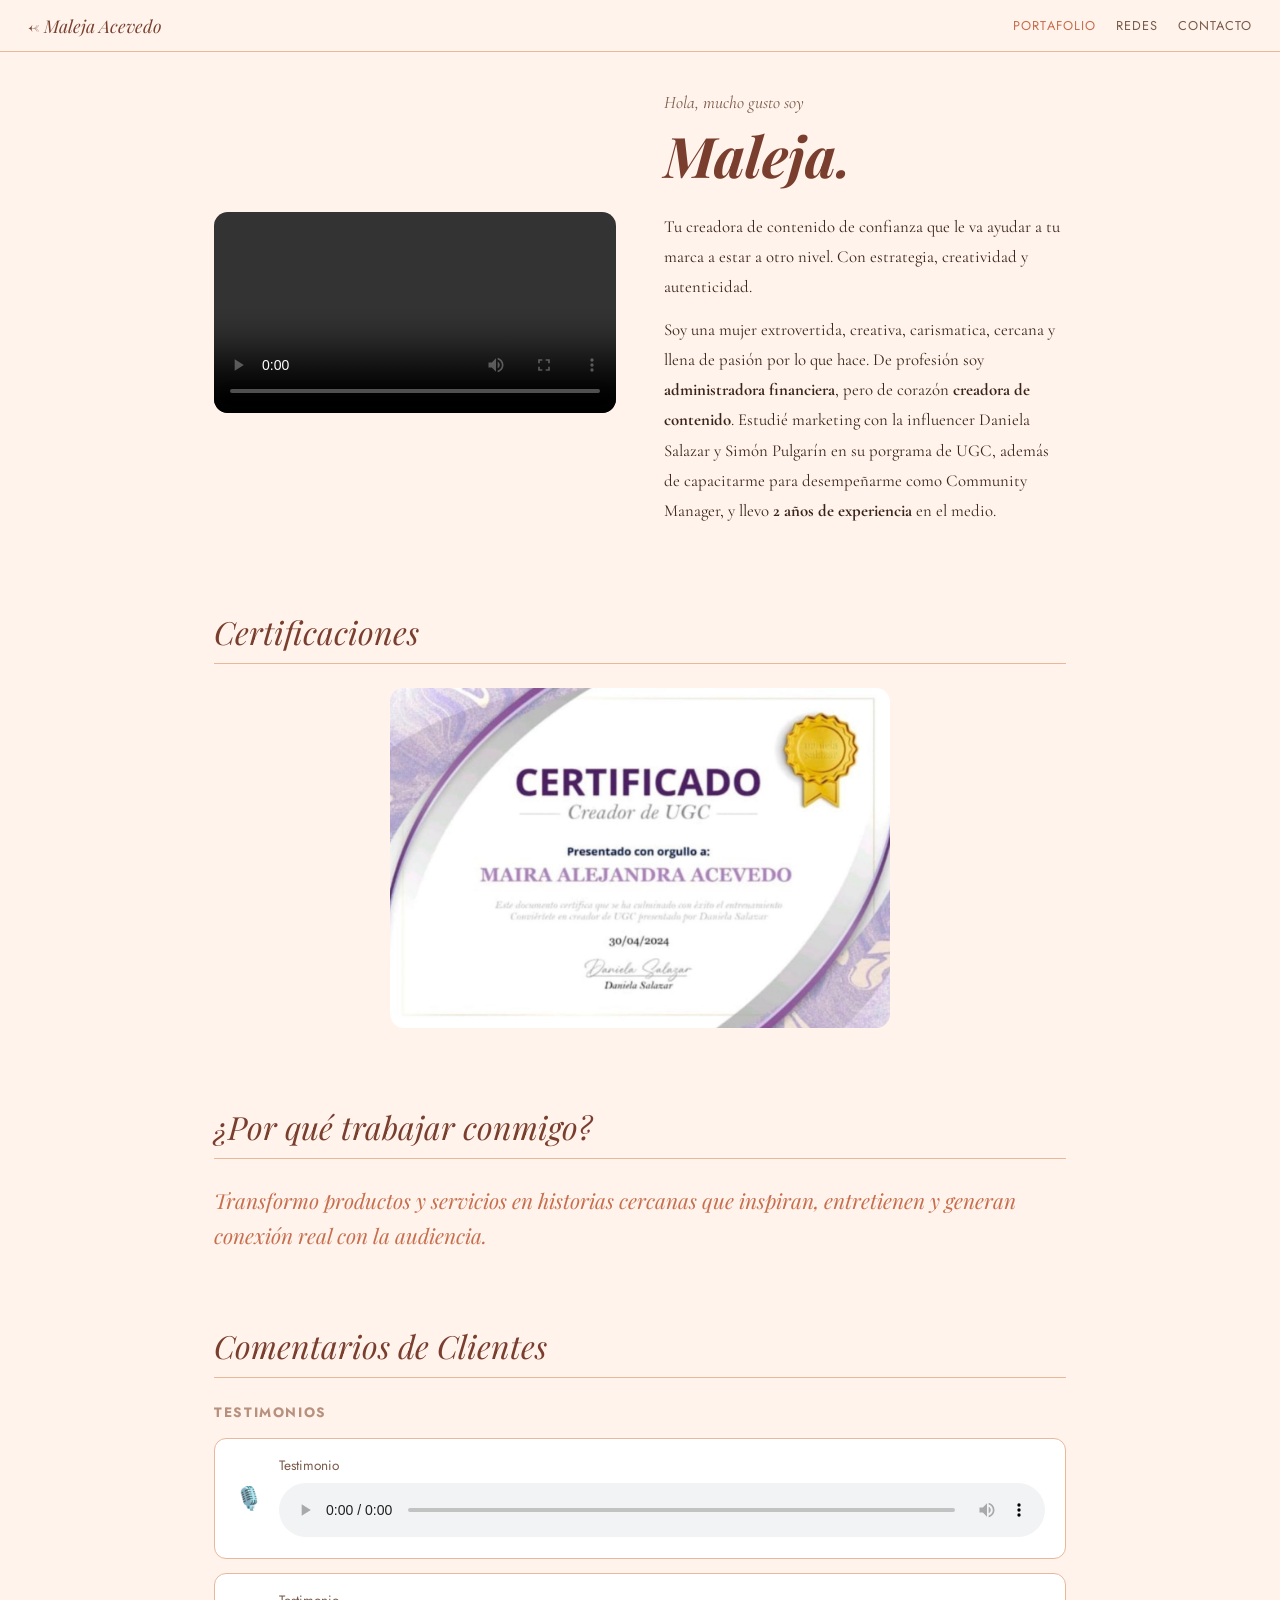
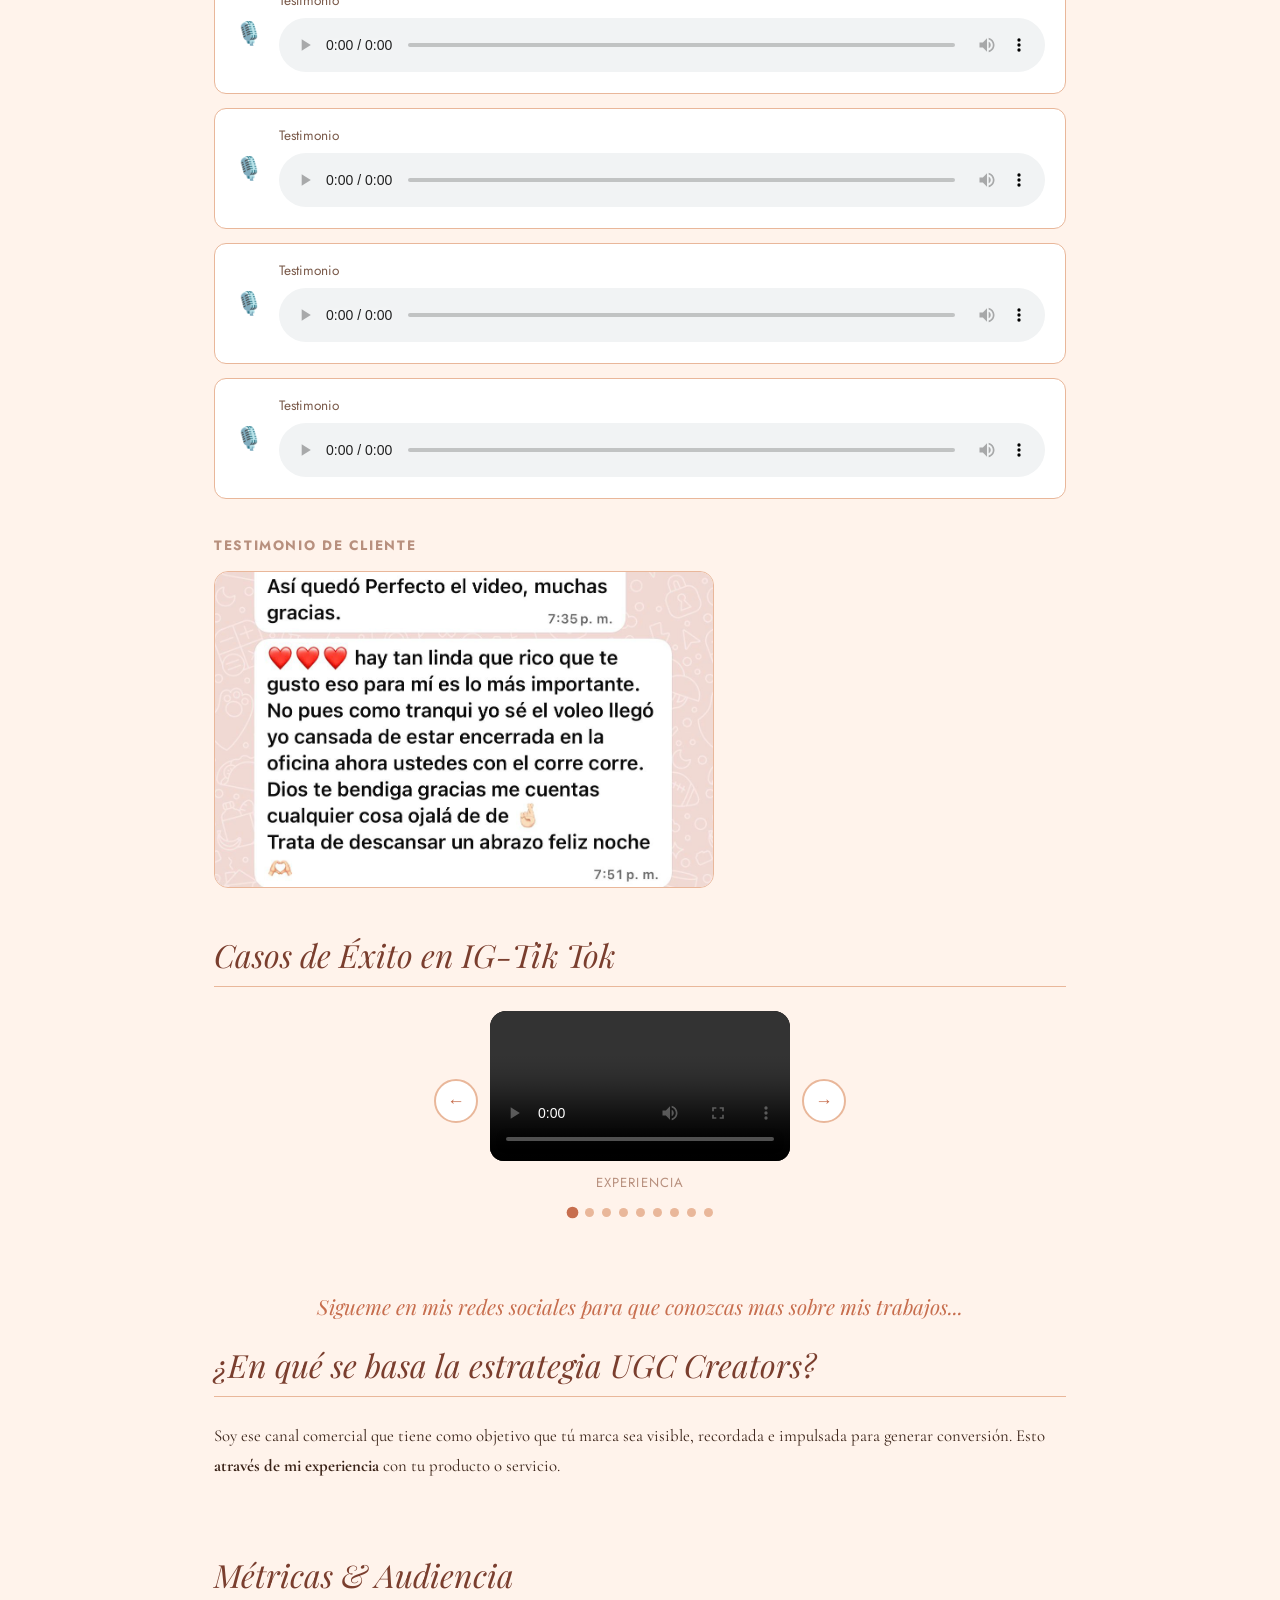
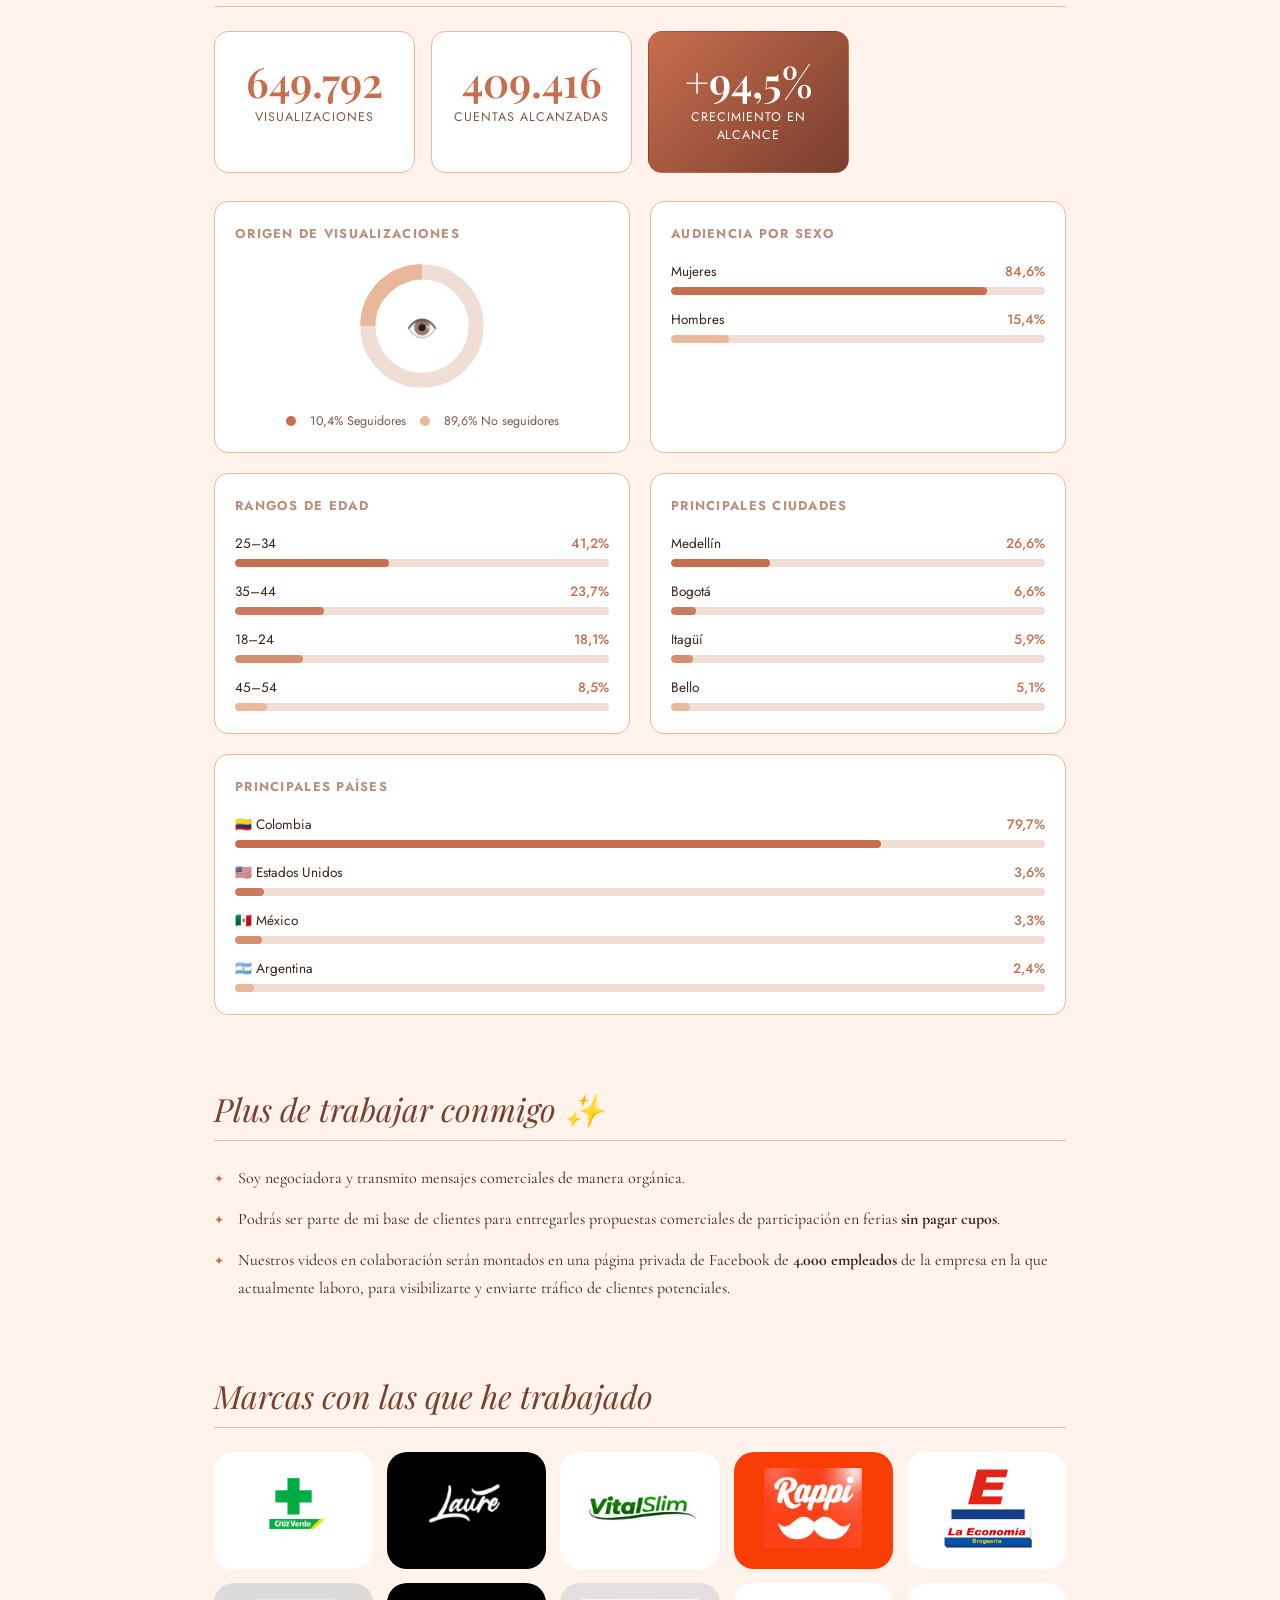
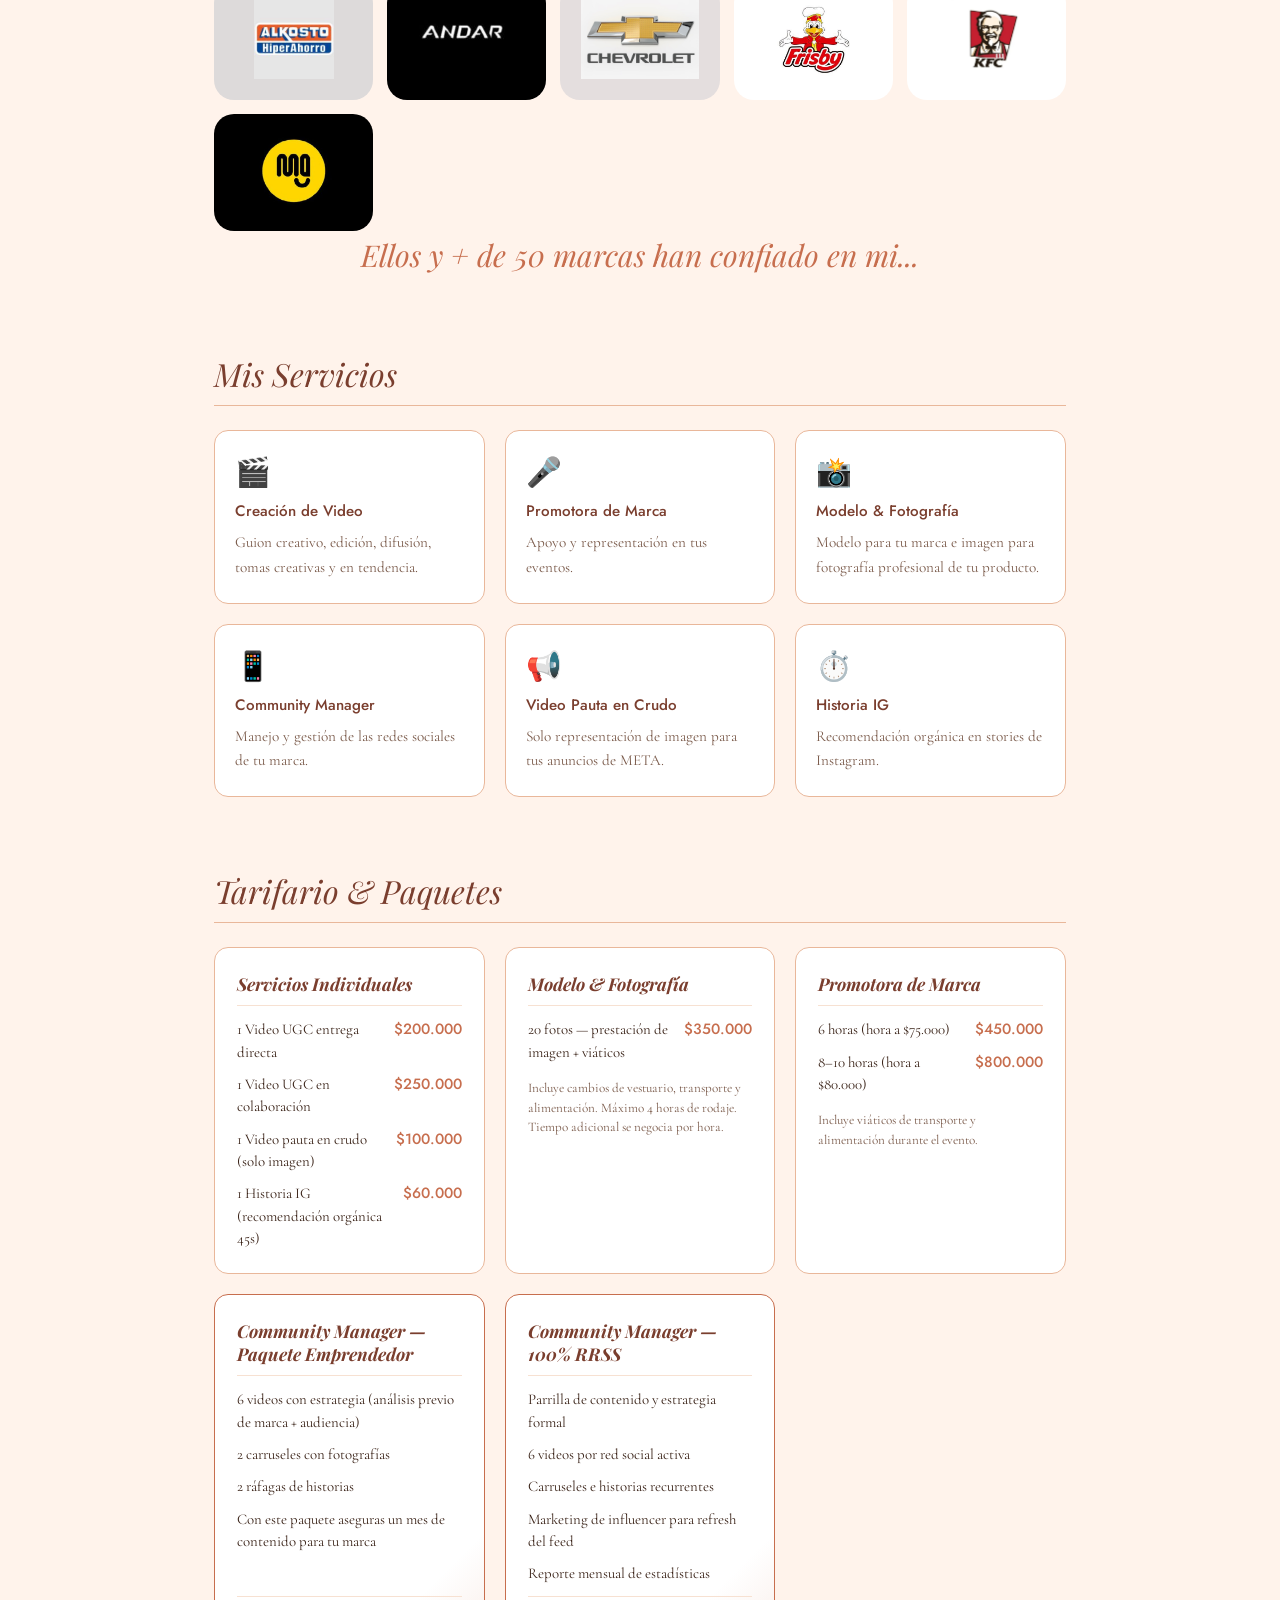
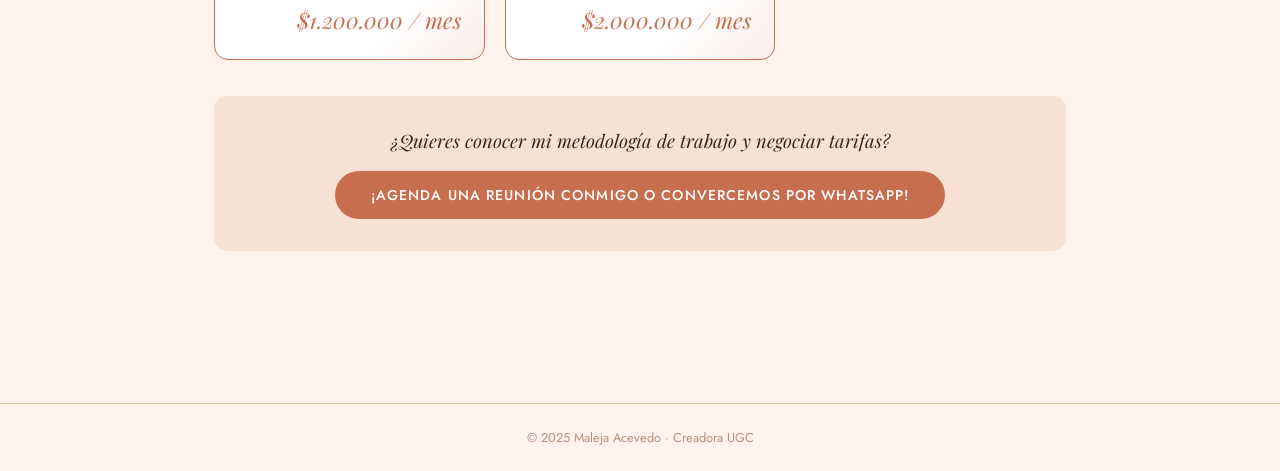
==== commit 601ae8f3: "arreglo" ====
--- a/portafolio.html
+++ b/portafolio.html
@@ -3,7 +3,7 @@
 <head>
   <meta charset="UTF-8" />
   <meta name="viewport" content="width=device-width, initial-scale=1.0"/>
-  <title>Portafolio Â· Maleja Acevedo</title>
+  <title>Portafolio · Maleja Acevedo</title>
   <link rel="stylesheet" href="styles.css" />
   <link rel="preconnect" href="https://fonts.googleapis.com">
   <link rel="preconnect" href="https://fonts.gstatic.com" crossorigin>
@@ -12,7 +12,7 @@
 <body class="inner-page">
 
   <header class="topbar">
-    <a href="index.html" class="back-logo">â Maleja Acevedo</a>
+    <a href="index.html" class="back-logo">← Maleja Acevedo</a>
     <nav class="top-nav">
       <a href="portafolio.html" class="active">Portafolio</a>
       <a href="redes.html">Redes</a>
@@ -32,10 +32,16 @@
       <div class="intro-text">
         <p class="intro-saludo"><em>Hola, mucho gusto soy</em></p>
         <h2 class="port-title-name">Maleja.</h2>
-        <p class="intro-body">Hola, soy una mujer extrovertida, alegre y llena de pasión por lo que hace. De profesión administradora financiera, pero de corazón creadora de contenido. Estudié marketing con la influencer Daniela Salazar y Simón Pulgarín, además me capacité como Community Manager, y llevo 2 años de experiencia en el medio.</p>
-        <p class="intro-body">Hola, soy una mujer extrovertida, alegre y llena de pasión por lo que hace. De profesión administradora financiera, pero de corazón creadora de contenido. Estudié marketing con la influencer Daniela Salazar y Simón Pulgarín, además me capacité como Community Manager, y llevo 2 años de experiencia en el medio.<strong>administradora financiera</strong>, pero de corazÃ³n <strong>creadora de contenido</strong>. 
-          EstudiÃ© marketing con la influencer Daniela Salazar y SimÃ³n PulgarÃ­n en su porgrama de UGC, ademÃ¡s de capacitarme para desempeÃ±arme como 
-          Community Manager, y llevo <strong>2 aÃ±os de experiencia</strong> en el medio.
+        <p class="intro-body">
+          Tu creadora de contenido de confianza que le va  ayudar a  tu marca a  estar a otro nivel.
+           Con estrategia, creatividad y autenticidad.
+
+        </p>
+        <p class="intro-body">
+          Soy una mujer extrovertida, creativa, carismatica, cercana y llena de pasión por lo que hace. De profesión soy 
+          <strong>administradora financiera</strong>, pero de corazón <strong>creadora de contenido</strong>. 
+          Estudié marketing con la influencer Daniela Salazar y Simón Pulgarín en su porgrama de UGC, además de capacitarme para desempeñarme como 
+          Community Manager, y llevo <strong>2 años de experiencia</strong> en el medio.
         </p>
       </div>
     </section>
@@ -47,16 +53,16 @@
       </div>
     </section>
 
-    <!-- POR QUÃ TRABAJAR CONMIGO -->
+    <!-- POR QUÉ TRABAJAR CONMIGO -->
     <section class="port-section why-section">
-      <h3 class="section-title">Â¿Por quÃ© trabajar conmigo?</h3>
+      <h3 class="section-title">¿Por qué trabajar conmigo?</h3>
       <p class="highlight-text">
         Transformo productos y servicios en historias cercanas que inspiran, 
-        entretienen y generan conexiÃ³n real con la audiencia.
+        entretienen y generan conexión real con la audiencia.
       </p>
     </section>
 
-<!-- CASOS DE ÃXITO -->
+<!-- CASOS DE ÉXITO -->
 <section class="port-section cases-section">
   <h3 class="section-title">Comentarios de Clientes</h3>
 
@@ -65,7 +71,7 @@
   <div style="display:flex;flex-direction:column;gap:14px;margin-bottom:36px;">
 
     <div style="background:white;border:1px solid #E9B79A;border-radius:12px;padding:16px 20px;display:flex;align-items:center;gap:16px;">
-      <span style="font-size:1.4rem;">ðï¸</span>
+      <span style="font-size:1.4rem;">🎙️</span>
       <div style="flex:1;">
         <p style="font-family:'Jost',sans-serif;font-size:.85rem;color:#7a5a4a;margin-bottom:8px;">Testimonio</p>
         <audio controls style="width:100%;accent-color:#C76E4E;">
@@ -75,7 +81,7 @@
     </div>
 
     <div style="background:white;border:1px solid #E9B79A;border-radius:12px;padding:16px 20px;display:flex;align-items:center;gap:16px;">
-      <span style="font-size:1.4rem;">ðï¸</span>
+      <span style="font-size:1.4rem;">🎙️</span>
       <div style="flex:1;">
         <p style="font-family:'Jost',sans-serif;font-size:.85rem;color:#7a5a4a;margin-bottom:8px;">Testimonio</p>
         <audio controls style="width:100%;accent-color:#C76E4E;">
@@ -85,7 +91,7 @@
     </div>
 
     <div style="background:white;border:1px solid #E9B79A;border-radius:12px;padding:16px 20px;display:flex;align-items:center;gap:16px;">
-      <span style="font-size:1.4rem;">ðï¸</span>
+      <span style="font-size:1.4rem;">🎙️</span>
       <div style="flex:1;">
         <p style="font-family:'Jost',sans-serif;font-size:.85rem;color:#7a5a4a;margin-bottom:8px;">Testimonio</p>
         <audio controls style="width:100%;accent-color:#C76E4E;">
@@ -95,7 +101,7 @@
     </div>
 
     <div style="background:white;border:1px solid #E9B79A;border-radius:12px;padding:16px 20px;display:flex;align-items:center;gap:16px;">
-      <span style="font-size:1.4rem;">ðï¸</span>
+      <span style="font-size:1.4rem;">🎙️</span>
       <div style="flex:1;">
         <p style="font-family:'Jost',sans-serif;font-size:.85rem;color:#7a5a4a;margin-bottom:8px;">Testimonio</p>
         <audio controls style="width:100%;accent-color:#C76E4E;">
@@ -105,7 +111,7 @@
     </div>
 
     <div style="background:white;border:1px solid #E9B79A;border-radius:12px;padding:16px 20px;display:flex;align-items:center;gap:16px;">
-      <span style="font-size:1.4rem;">ðï¸</span>
+      <span style="font-size:1.4rem;">🎙️</span>
       <div style="flex:1;">
         <p style="font-family:'Jost',sans-serif;font-size:.85rem;color:#7a5a4a;margin-bottom:8px;">Testimonio</p>
         <audio controls style="width:100%;accent-color:#C76E4E;">
@@ -124,9 +130,9 @@
   <br>
   <br>
 
-<!-- CASOS DE ÃXITO â CARRUSEL -->
+<!-- CASOS DE ÉXITO — CARRUSEL -->
 <section class="port-section">
-  <h3 class="section-title">Casos de Ãxito en IG-Tik Tok</h3>
+  <h3 class="section-title">Casos de Éxito en IG-Tik Tok</h3>
 
   <div class="carrusel-wrap">
     <button class="carr-btn carr-prev" onclick="moverCarrusel(-1)">&#8592;</button>
@@ -193,7 +199,7 @@
           <video controls playsinline>
             <source src="videos/video9.mp4" type="video/mp4">
           </video>
-          <p class="carr-caption">CAMPAÃA</p>
+          <p class="carr-caption">CAMPAÑA</p>
         </div>        
 
       </div>
@@ -246,13 +252,14 @@
 
     <!-- ESTRATEGIA UGC -->
     <section class="port-section strategy-section">
-      <h3 class="section-title">Â¿En quÃ© se basa la estrategia UGC Creators?</h3>
-     <p class="intro-body">Hola, soy una mujer extrovertida, alegre y llena de pasión por lo que hace. De profesión administradora financiera, pero de corazón creadora de contenido. Estudié marketing con la influencer Daniela Salazar y Simón Pulgarín, además me capacité como Community Manager, y llevo 2 años de experiencia en el medio.<strong> atravÃ©s de mi experiencia </strong> con tu producto o servicio.</p>
-    </section>
-
-<!-- MÃTRICAS -->
+      <h3 class="section-title">¿En qué se basa la estrategia UGC Creators?</h3>
+     <p class="intro-body"> Soy ese canal comercial que tiene como objetivo que tú marca sea visible, recordada e impulsada para generar conversión. Esto
+      <strong> através de mi experiencia </strong> con tu producto o servicio.</p>
+    </section>
+
+<!-- MÉTRICAS -->
 <section class="port-section metrics-section" id="metricas">
-  <h3 class="section-title">MÃ©tricas & Audiencia</h3>
+  <h3 class="section-title">Métricas & Audiencia</h3>
 
   <!-- TARJETAS GRANDES -->
   <div class="met-hero-grid">
@@ -291,7 +298,7 @@
             data-val="281.33"/>
         </svg>
         <div class="donut-center">
-          <span>ðï¸</span>
+          <span>👁️</span>
         </div>
       </div>
       <div class="donut-legend">
@@ -322,19 +329,19 @@
       <h4 class="met-block-title">Rangos de edad</h4>
       <div class="bar-list">
         <div class="bar-item">
-          <div class="bar-labels"><span>25â34</span><span class="bar-pct">41,2%</span></div>
+          <div class="bar-labels"><span>25–34</span><span class="bar-pct">41,2%</span></div>
           <div class="bar-track"><div class="bar-fill" style="--w:41.2%;background:#C76E4E;"></div></div>
         </div>
         <div class="bar-item">
-          <div class="bar-labels"><span>35â44</span><span class="bar-pct">23,7%</span></div>
+          <div class="bar-labels"><span>35–44</span><span class="bar-pct">23,7%</span></div>
           <div class="bar-track"><div class="bar-fill" style="--w:23.7%;background:#cb7a5e;"></div></div>
         </div>
         <div class="bar-item">
-          <div class="bar-labels"><span>18â24</span><span class="bar-pct">18,1%</span></div>
+          <div class="bar-labels"><span>18–24</span><span class="bar-pct">18,1%</span></div>
           <div class="bar-track"><div class="bar-fill" style="--w:18.1%;background:#d4906e;"></div></div>
         </div>
         <div class="bar-item">
-          <div class="bar-labels"><span>45â54</span><span class="bar-pct">8,5%</span></div>
+          <div class="bar-labels"><span>45–54</span><span class="bar-pct">8,5%</span></div>
           <div class="bar-track"><div class="bar-fill" style="--w:8.5%;background:#E9B79A;"></div></div>
         </div>
       </div>
@@ -344,15 +351,15 @@
       <h4 class="met-block-title">Principales ciudades</h4>
       <div class="bar-list">
         <div class="bar-item">
-          <div class="bar-labels"><span>MedellÃ­n</span><span class="bar-pct">26,6%</span></div>
+          <div class="bar-labels"><span>Medellín</span><span class="bar-pct">26,6%</span></div>
           <div class="bar-track"><div class="bar-fill" style="--w:26.6%;background:#C76E4E;"></div></div>
         </div>
         <div class="bar-item">
-          <div class="bar-labels"><span>BogotÃ¡</span><span class="bar-pct">6,6%</span></div>
+          <div class="bar-labels"><span>Bogotá</span><span class="bar-pct">6,6%</span></div>
           <div class="bar-track"><div class="bar-fill" style="--w:6.6%;background:#cb7a5e;"></div></div>
         </div>
         <div class="bar-item">
-          <div class="bar-labels"><span>ItagÃ¼Ã­</span><span class="bar-pct">5,9%</span></div>
+          <div class="bar-labels"><span>Itagüí</span><span class="bar-pct">5,9%</span></div>
           <div class="bar-track"><div class="bar-fill" style="--w:5.9%;background:#d4906e;"></div></div>
         </div>
         <div class="bar-item">
@@ -363,24 +370,24 @@
     </div>
   </div>
 
-  <!-- PAÃSES -->
+  <!-- PAÍSES -->
   <div class="met-block met-block-full">
-    <h4 class="met-block-title">Principales paÃ­ses</h4>
+    <h4 class="met-block-title">Principales países</h4>
     <div class="bar-list">
       <div class="bar-item">
-        <div class="bar-labels"><span>ð¨ð´ Colombia</span><span class="bar-pct">79,7%</span></div>
+        <div class="bar-labels"><span>🇨🇴 Colombia</span><span class="bar-pct">79,7%</span></div>
         <div class="bar-track"><div class="bar-fill" style="--w:79.7%;background:#C76E4E;"></div></div>
       </div>
       <div class="bar-item">
-        <div class="bar-labels"><span>ðºð¸ Estados Unidos</span><span class="bar-pct">3,6%</span></div>
+        <div class="bar-labels"><span>🇺🇸 Estados Unidos</span><span class="bar-pct">3,6%</span></div>
         <div class="bar-track"><div class="bar-fill" style="--w:3.6%;background:#cb7a5e;"></div></div>
       </div>
       <div class="bar-item">
-        <div class="bar-labels"><span>ð²ð½ MÃ©xico</span><span class="bar-pct">3,3%</span></div>
+        <div class="bar-labels"><span>🇲🇽 México</span><span class="bar-pct">3,3%</span></div>
         <div class="bar-track"><div class="bar-fill" style="--w:3.3%;background:#d4906e;"></div></div>
       </div>
       <div class="bar-item">
-        <div class="bar-labels"><span>ð¦ð· Argentina</span><span class="bar-pct">2,4%</span></div>
+        <div class="bar-labels"><span>🇦🇷 Argentina</span><span class="bar-pct">2,4%</span></div>
         <div class="bar-track"><div class="bar-fill" style="--w:2.4%;background:#E9B79A;"></div></div>
       </div>
     </div>
@@ -442,14 +449,14 @@
 
     <!-- PLUS -->
     <section class="port-section plus-section">
-      <h3 class="section-title">Plus de trabajar conmigo â¨</h3>
+      <h3 class="section-title">Plus de trabajar conmigo ✨</h3>
       <ul class="plus-list">
-        <li>Soy negociadora y transmito mensajes comerciales de manera orgÃ¡nica.</li>
-        <li>PodrÃ¡s ser parte de mi base de clientes para entregarles propuestas comerciales de 
-            participaciÃ³n en ferias <strong>sin pagar cupos</strong>.</li>
-        <li>Nuestros videos en colaboraciÃ³n serÃ¡n montados en una pÃ¡gina privada de Facebook de 
+        <li>Soy negociadora y transmito mensajes comerciales de manera orgánica.</li>
+        <li>Podrás ser parte de mi base de clientes para entregarles propuestas comerciales de 
+            participación en ferias <strong>sin pagar cupos</strong>.</li>
+        <li>Nuestros videos en colaboración serán montados en una página privada de Facebook de 
             <strong>4.000 empleados</strong> de la empresa en la que actualmente laboro, para 
-            visibilizarte y enviarte trÃ¡fico de clientes potenciales.</li>
+            visibilizarte y enviarte tráfico de clientes potenciales.</li>
       </ul>
     </section>
 
@@ -514,34 +521,34 @@
       <h3 class="section-title">Mis Servicios</h3>
       <div class="services-grid">
         <div class="service-card">
-          <div class="service-icon">ð¬</div>
-          <h4>CreaciÃ³n de Video</h4>
-          <p>Guion creativo, ediciÃ³n, difusiÃ³n, tomas creativas y en tendencia.</p>
+          <div class="service-icon">🎬</div>
+          <h4>Creación de Video</h4>
+          <p>Guion creativo, edición, difusión, tomas creativas y en tendencia.</p>
         </div>
         <div class="service-card">
-          <div class="service-icon">ð¤</div>
+          <div class="service-icon">🎤</div>
           <h4>Promotora de Marca</h4>
-          <p>Apoyo y representaciÃ³n en tus eventos.</p>
+          <p>Apoyo y representación en tus eventos.</p>
         </div>
         <div class="service-card">
-          <div class="service-icon">ð¸</div>
-          <h4>Modelo & FotografÃ­a</h4>
-          <p>Modelo para tu marca e imagen para fotografÃ­a profesional de tu producto.</p>
+          <div class="service-icon">📸</div>
+          <h4>Modelo & Fotografía</h4>
+          <p>Modelo para tu marca e imagen para fotografía profesional de tu producto.</p>
         </div>
         <div class="service-card">
-          <div class="service-icon">ð±</div>
+          <div class="service-icon">📱</div>
           <h4>Community Manager</h4>
-          <p>Manejo y gestiÃ³n de las redes sociales de tu marca.</p>
+          <p>Manejo y gestión de las redes sociales de tu marca.</p>
         </div>
         <div class="service-card">
-          <div class="service-icon">ð¢</div>
+          <div class="service-icon">📢</div>
           <h4>Video Pauta en Crudo</h4>
-          <p>Solo representaciÃ³n de imagen para tus anuncios de META.</p>
+          <p>Solo representación de imagen para tus anuncios de META.</p>
         </div>
         <div class="service-card">
-          <div class="service-icon">â±ï¸</div>
+          <div class="service-icon">⏱️</div>
           <h4>Historia IG</h4>
-          <p>RecomendaciÃ³n orgÃ¡nica en stories de Instagram.</p>
+          <p>Recomendación orgánica en stories de Instagram.</p>
         </div>
       </div>
     </section>
@@ -556,51 +563,51 @@
           <h4>Servicios Individuales</h4>
           <ul class="price-list">
             <li><span class="price-name">1 Video UGC entrega directa</span><span class="price-val">$200.000</span></li>
-            <li><span class="price-name">1 Video UGC en colaboraciÃ³n</span><span class="price-val">$250.000</span></li>
+            <li><span class="price-name">1 Video UGC en colaboración</span><span class="price-val">$250.000</span></li>
             <li><span class="price-name">1 Video pauta en crudo (solo imagen)</span><span class="price-val">$100.000</span></li>
-            <li><span class="price-name">1 Historia IG (recomendaciÃ³n orgÃ¡nica 45s)</span><span class="price-val">$60.000</span></li>
+            <li><span class="price-name">1 Historia IG (recomendación orgánica 45s)</span><span class="price-val">$60.000</span></li>
           </ul>
         </div>
 
         <div class="price-card">
-          <h4>Modelo & FotografÃ­a</h4>
+          <h4>Modelo & Fotografía</h4>
           <ul class="price-list">
             <li>
-              <span class="price-name">20 fotos â prestaciÃ³n de imagen + viÃ¡ticos</span>
+              <span class="price-name">20 fotos — prestación de imagen + viáticos</span>
               <span class="price-val">$350.000</span>
             </li>
           </ul>
-          <p class="price-note">Incluye cambios de vestuario, transporte y alimentaciÃ³n. MÃ¡ximo 4 horas de rodaje. Tiempo adicional se negocia por hora.</p>
+          <p class="price-note">Incluye cambios de vestuario, transporte y alimentación. Máximo 4 horas de rodaje. Tiempo adicional se negocia por hora.</p>
         </div>
 
         <div class="price-card">
           <h4>Promotora de Marca</h4>
           <ul class="price-list">
             <li><span class="price-name">6 horas (hora a $75.000)</span><span class="price-val">$450.000</span></li>
-            <li><span class="price-name">8â10 horas (hora a $80.000)</span><span class="price-val">$800.000</span></li>
+            <li><span class="price-name">8–10 horas (hora a $80.000)</span><span class="price-val">$800.000</span></li>
           </ul>
-          <p class="price-note">Incluye viÃ¡ticos de transporte y alimentaciÃ³n durante el evento.</p>
+          <p class="price-note">Incluye viáticos de transporte y alimentación durante el evento.</p>
         </div>
 
         <div class="price-card highlight-card">
-          <h4>Community Manager â Paquete Emprendedor</h4>
+          <h4>Community Manager — Paquete Emprendedor</h4>
           <ul class="price-list">
-            <li>6 videos con estrategia (anÃ¡lisis previo de marca + audiencia)</li>
-            <li>2 carruseles con fotografÃ­as</li>
-            <li>2 rÃ¡fagas de historias</li>
+            <li>6 videos con estrategia (análisis previo de marca + audiencia)</li>
+            <li>2 carruseles con fotografías</li>
+            <li>2 ráfagas de historias</li>
             <li>Con este paquete aseguras un mes de contenido para tu marca</li>
           </ul>
           <p class="price-total">$1.200.000 / mes</p>
         </div>
 
         <div class="price-card highlight-card">
-          <h4>Community Manager â 100% RRSS</h4>
+          <h4>Community Manager — 100% RRSS</h4>
           <ul class="price-list">
             <li>Parrilla de contenido y estrategia formal</li>
             <li>6 videos por red social activa</li>
             <li>Carruseles e historias recurrentes</li>
             <li>Marketing de influencer para refresh del feed</li>
-            <li>Reporte mensual de estadÃ­sticas</li>
+            <li>Reporte mensual de estadísticas</li>
           </ul>
           <p class="price-total">$2.000.000 / mes</p>
         </div>
@@ -608,16 +615,16 @@
       </div>
 
       <div class="cta-box">
-        <p>Â¿Quieres conocer mi metodologÃ­a de trabajo y negociar tarifas?</p>
-        <a href="contacto.html" class="cta-btn">Â¡Agenda una reuniÃ³n conmigo o convercemos por WhatsApp!</a>
+        <p>¿Quieres conocer mi metodología de trabajo y negociar tarifas?</p>
+        <a href="contacto.html" class="cta-btn">¡Agenda una reunión conmigo o convercemos por WhatsApp!</a>
       </div>
     </section>
 
   </main>
 
   <footer class="site-footer">
-    <p>Â© 2025 Maleja Acevedo Â· Creadora UGC</p>
+    <p>© 2025 Maleja Acevedo · Creadora UGC</p>
   </footer>
 
 </body>
-</html>
+</html>
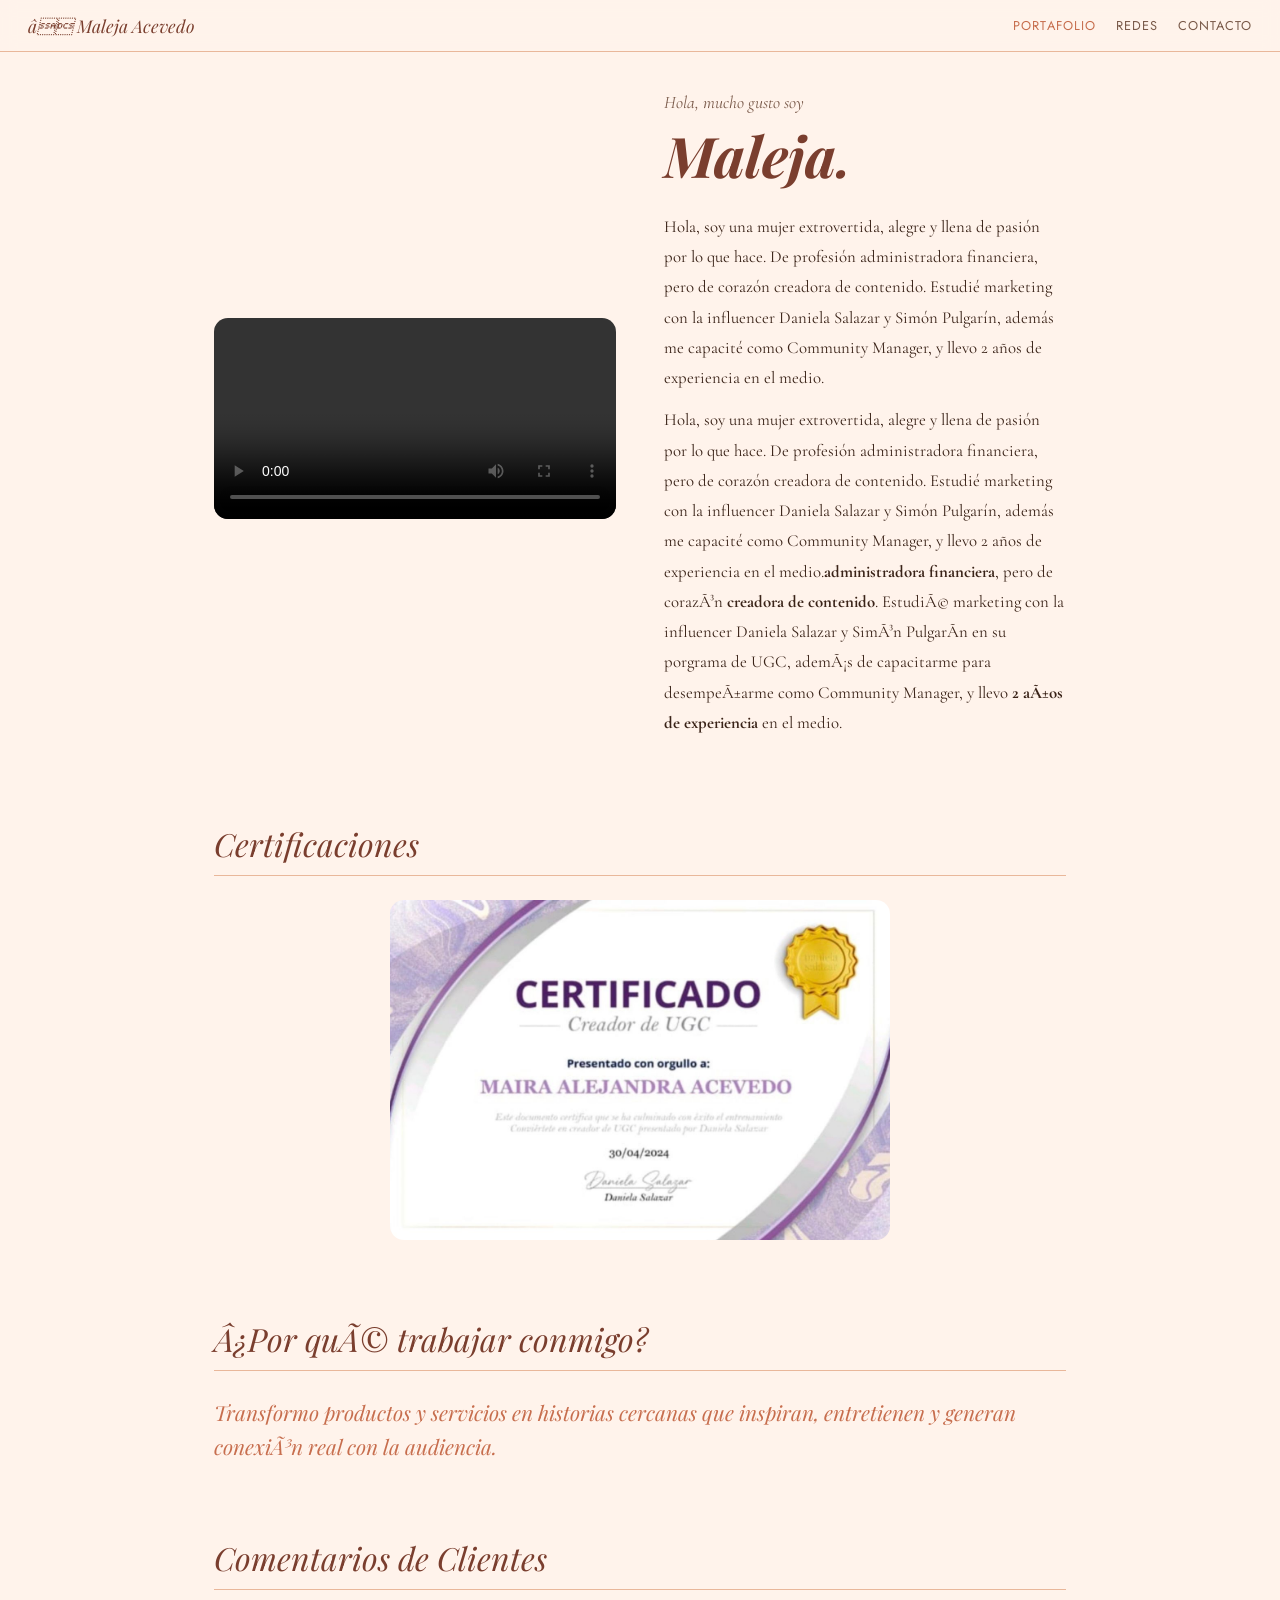
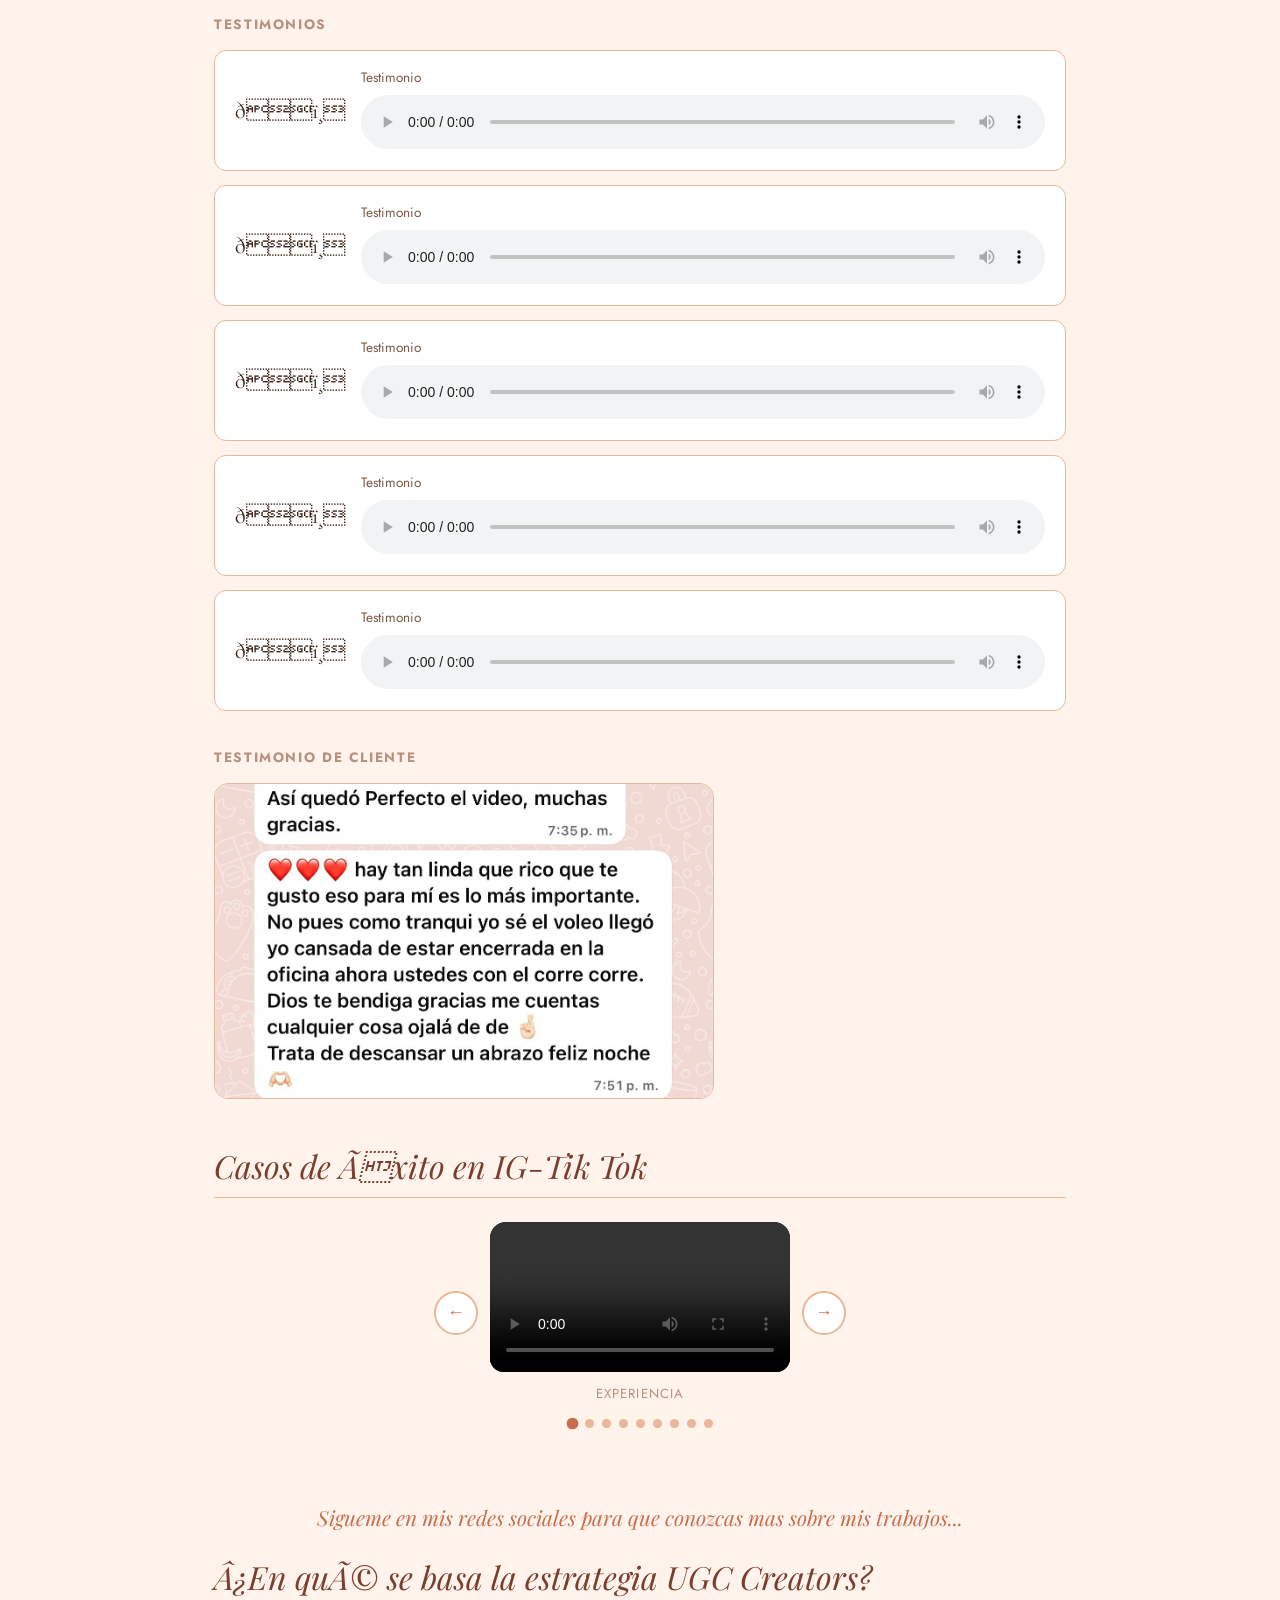
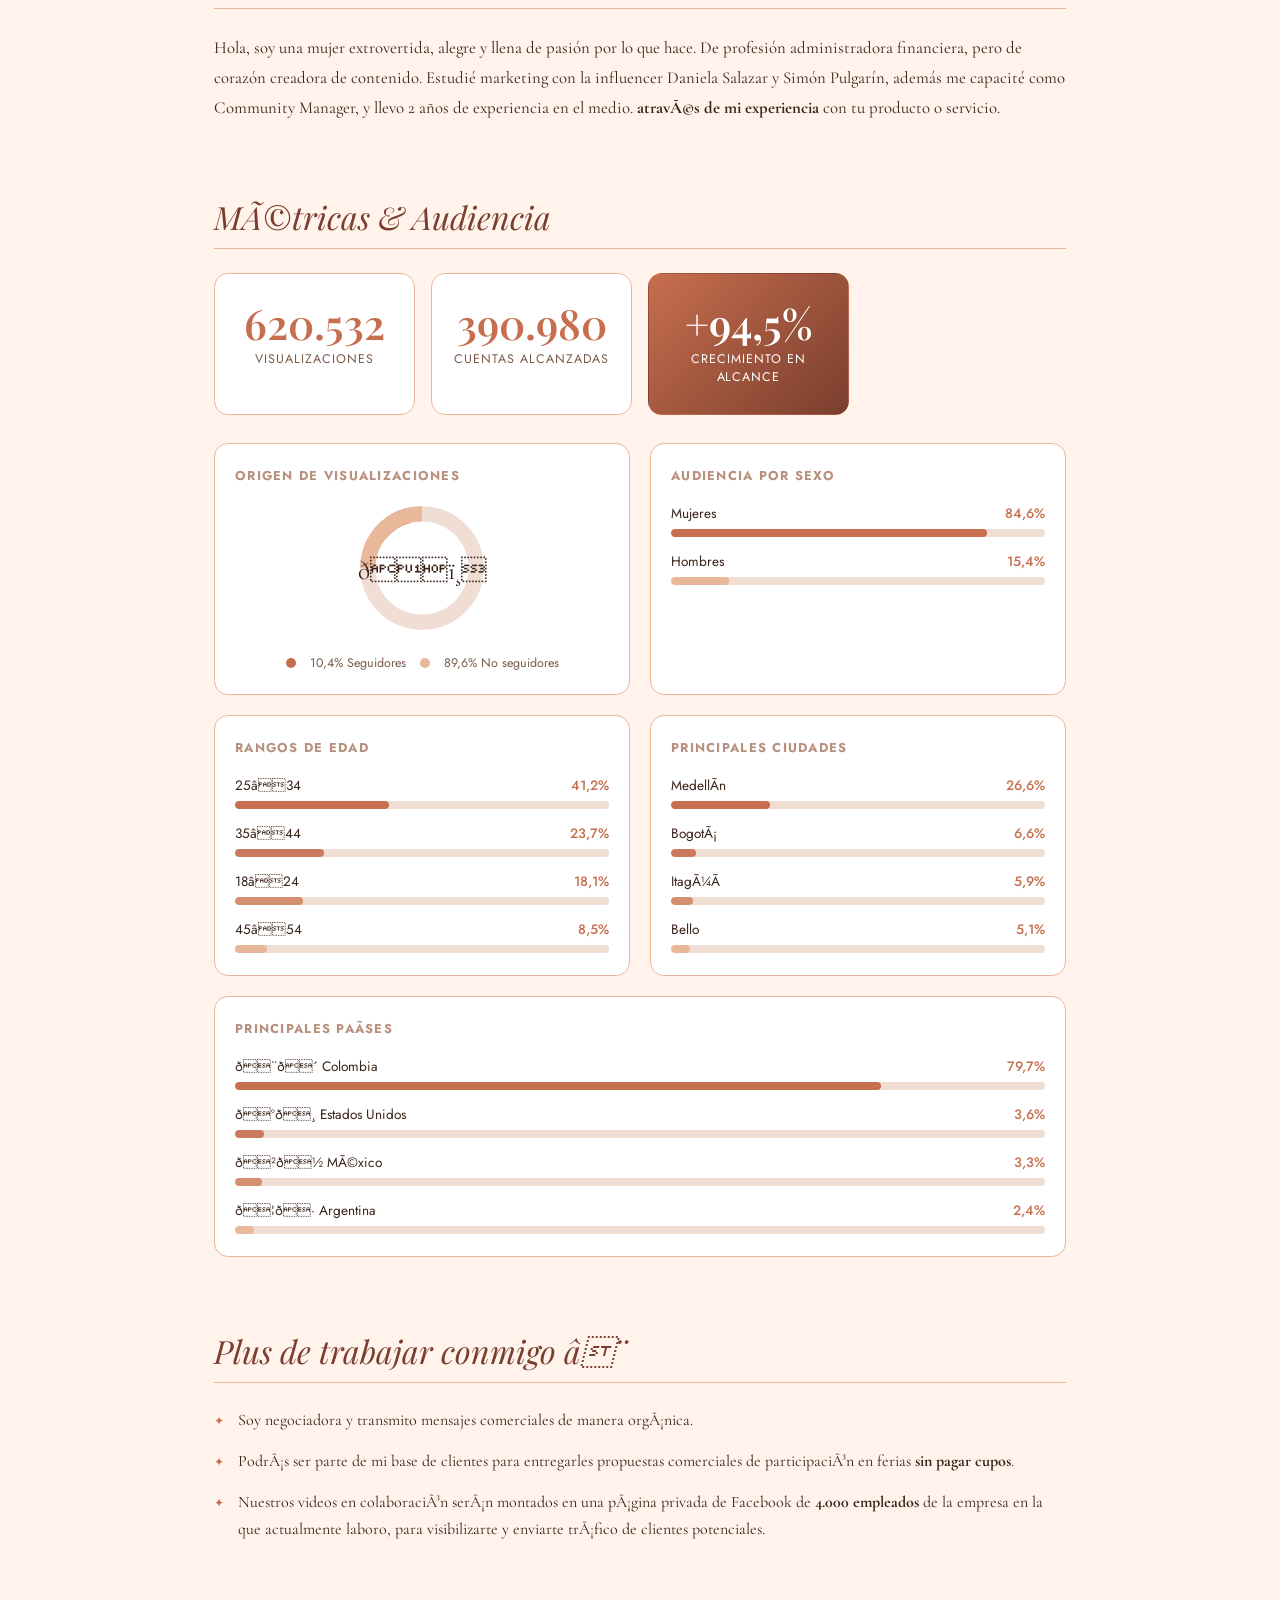
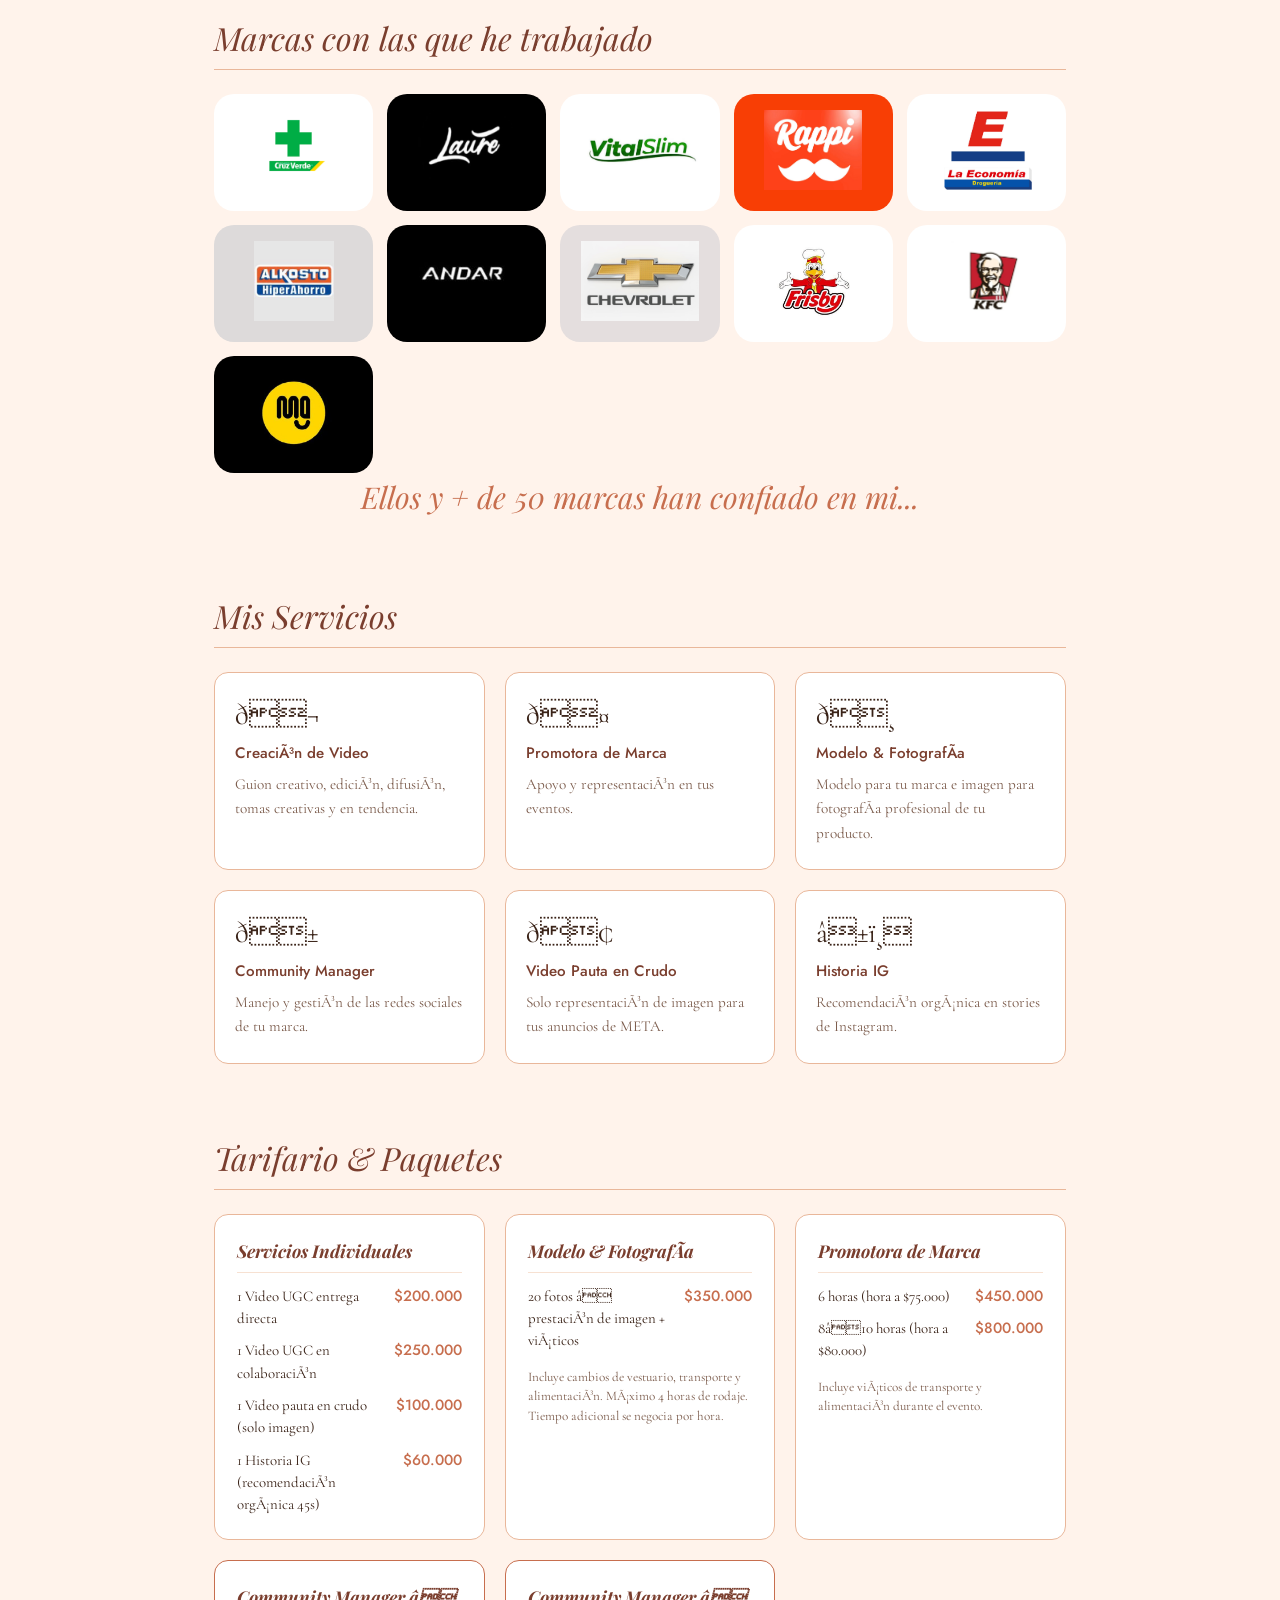
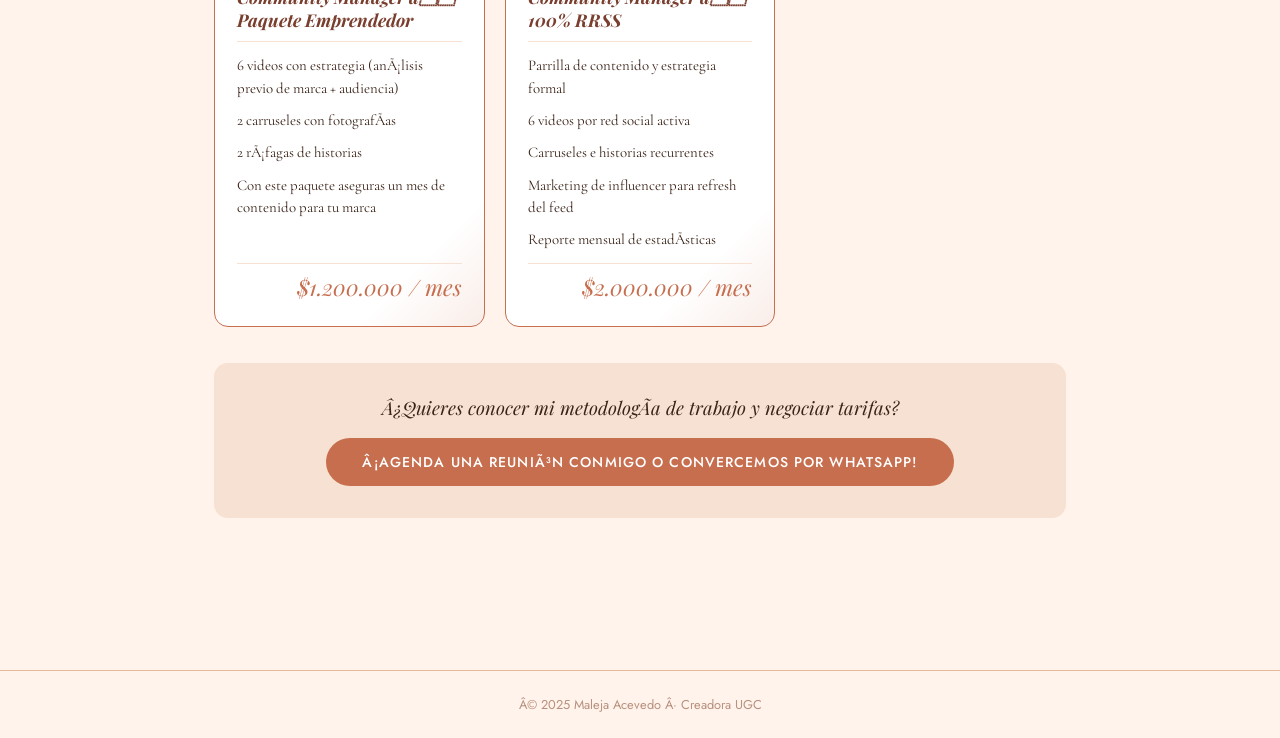
==== commit 9d65088a: "Merge branch 'main' of https://github.com/MalejaAceve/maleja_portfolio" ====
--- a/portafolio.html
+++ b/portafolio.html
@@ -3,7 +3,7 @@
 <head>
   <meta charset="UTF-8" />
   <meta name="viewport" content="width=device-width, initial-scale=1.0"/>
-  <title>Portafolio · Maleja Acevedo</title>
+  <title>Portafolio Â· Maleja Acevedo</title>
   <link rel="stylesheet" href="styles.css" />
   <link rel="preconnect" href="https://fonts.googleapis.com">
   <link rel="preconnect" href="https://fonts.gstatic.com" crossorigin>
@@ -12,7 +12,7 @@
 <body class="inner-page">
 
   <header class="topbar">
-    <a href="index.html" class="back-logo">← Maleja Acevedo</a>
+    <a href="index.html" class="back-logo">â Maleja Acevedo</a>
     <nav class="top-nav">
       <a href="portafolio.html" class="active">Portafolio</a>
       <a href="redes.html">Redes</a>
@@ -32,16 +32,10 @@
       <div class="intro-text">
         <p class="intro-saludo"><em>Hola, mucho gusto soy</em></p>
         <h2 class="port-title-name">Maleja.</h2>
-        <p class="intro-body">
-          Tu creadora de contenido de confianza que le va  ayudar a  tu marca a  estar a otro nivel.
-           Con estrategia, creatividad y autenticidad.
-
-        </p>
-        <p class="intro-body">
-          Soy una mujer extrovertida, creativa, carismatica, cercana y llena de pasión por lo que hace. De profesión soy 
-          <strong>administradora financiera</strong>, pero de corazón <strong>creadora de contenido</strong>. 
-          Estudié marketing con la influencer Daniela Salazar y Simón Pulgarín en su porgrama de UGC, además de capacitarme para desempeñarme como 
-          Community Manager, y llevo <strong>2 años de experiencia</strong> en el medio.
+        <p class="intro-body">Hola, soy una mujer extrovertida, alegre y llena de pasión por lo que hace. De profesión administradora financiera, pero de corazón creadora de contenido. Estudié marketing con la influencer Daniela Salazar y Simón Pulgarín, además me capacité como Community Manager, y llevo 2 años de experiencia en el medio.</p>
+        <p class="intro-body">Hola, soy una mujer extrovertida, alegre y llena de pasión por lo que hace. De profesión administradora financiera, pero de corazón creadora de contenido. Estudié marketing con la influencer Daniela Salazar y Simón Pulgarín, además me capacité como Community Manager, y llevo 2 años de experiencia en el medio.<strong>administradora financiera</strong>, pero de corazÃ³n <strong>creadora de contenido</strong>. 
+          EstudiÃ© marketing con la influencer Daniela Salazar y SimÃ³n PulgarÃ­n en su porgrama de UGC, ademÃ¡s de capacitarme para desempeÃ±arme como 
+          Community Manager, y llevo <strong>2 aÃ±os de experiencia</strong> en el medio.
         </p>
       </div>
     </section>
@@ -53,16 +47,16 @@
       </div>
     </section>
 
-    <!-- POR QUÉ TRABAJAR CONMIGO -->
+    <!-- POR QUÃ TRABAJAR CONMIGO -->
     <section class="port-section why-section">
-      <h3 class="section-title">¿Por qué trabajar conmigo?</h3>
+      <h3 class="section-title">Â¿Por quÃ© trabajar conmigo?</h3>
       <p class="highlight-text">
         Transformo productos y servicios en historias cercanas que inspiran, 
-        entretienen y generan conexión real con la audiencia.
+        entretienen y generan conexiÃ³n real con la audiencia.
       </p>
     </section>
 
-<!-- CASOS DE ÉXITO -->
+<!-- CASOS DE ÃXITO -->
 <section class="port-section cases-section">
   <h3 class="section-title">Comentarios de Clientes</h3>
 
@@ -71,7 +65,7 @@
   <div style="display:flex;flex-direction:column;gap:14px;margin-bottom:36px;">
 
     <div style="background:white;border:1px solid #E9B79A;border-radius:12px;padding:16px 20px;display:flex;align-items:center;gap:16px;">
-      <span style="font-size:1.4rem;">🎙️</span>
+      <span style="font-size:1.4rem;">ðï¸</span>
       <div style="flex:1;">
         <p style="font-family:'Jost',sans-serif;font-size:.85rem;color:#7a5a4a;margin-bottom:8px;">Testimonio</p>
         <audio controls style="width:100%;accent-color:#C76E4E;">
@@ -81,7 +75,7 @@
     </div>
 
     <div style="background:white;border:1px solid #E9B79A;border-radius:12px;padding:16px 20px;display:flex;align-items:center;gap:16px;">
-      <span style="font-size:1.4rem;">🎙️</span>
+      <span style="font-size:1.4rem;">ðï¸</span>
       <div style="flex:1;">
         <p style="font-family:'Jost',sans-serif;font-size:.85rem;color:#7a5a4a;margin-bottom:8px;">Testimonio</p>
         <audio controls style="width:100%;accent-color:#C76E4E;">
@@ -91,7 +85,7 @@
     </div>
 
     <div style="background:white;border:1px solid #E9B79A;border-radius:12px;padding:16px 20px;display:flex;align-items:center;gap:16px;">
-      <span style="font-size:1.4rem;">🎙️</span>
+      <span style="font-size:1.4rem;">ðï¸</span>
       <div style="flex:1;">
         <p style="font-family:'Jost',sans-serif;font-size:.85rem;color:#7a5a4a;margin-bottom:8px;">Testimonio</p>
         <audio controls style="width:100%;accent-color:#C76E4E;">
@@ -101,7 +95,7 @@
     </div>
 
     <div style="background:white;border:1px solid #E9B79A;border-radius:12px;padding:16px 20px;display:flex;align-items:center;gap:16px;">
-      <span style="font-size:1.4rem;">🎙️</span>
+      <span style="font-size:1.4rem;">ðï¸</span>
       <div style="flex:1;">
         <p style="font-family:'Jost',sans-serif;font-size:.85rem;color:#7a5a4a;margin-bottom:8px;">Testimonio</p>
         <audio controls style="width:100%;accent-color:#C76E4E;">
@@ -111,7 +105,7 @@
     </div>
 
     <div style="background:white;border:1px solid #E9B79A;border-radius:12px;padding:16px 20px;display:flex;align-items:center;gap:16px;">
-      <span style="font-size:1.4rem;">🎙️</span>
+      <span style="font-size:1.4rem;">ðï¸</span>
       <div style="flex:1;">
         <p style="font-family:'Jost',sans-serif;font-size:.85rem;color:#7a5a4a;margin-bottom:8px;">Testimonio</p>
         <audio controls style="width:100%;accent-color:#C76E4E;">
@@ -130,9 +124,9 @@
   <br>
   <br>
 
-<!-- CASOS DE ÉXITO — CARRUSEL -->
+<!-- CASOS DE ÃXITO â CARRUSEL -->
 <section class="port-section">
-  <h3 class="section-title">Casos de Éxito en IG-Tik Tok</h3>
+  <h3 class="section-title">Casos de Ãxito en IG-Tik Tok</h3>
 
   <div class="carrusel-wrap">
     <button class="carr-btn carr-prev" onclick="moverCarrusel(-1)">&#8592;</button>
@@ -199,7 +193,7 @@
           <video controls playsinline>
             <source src="videos/video9.mp4" type="video/mp4">
           </video>
-          <p class="carr-caption">CAMPAÑA</p>
+          <p class="carr-caption">CAMPAÃA</p>
         </div>        
 
       </div>
@@ -252,14 +246,13 @@
 
     <!-- ESTRATEGIA UGC -->
     <section class="port-section strategy-section">
-      <h3 class="section-title">¿En qué se basa la estrategia UGC Creators?</h3>
-     <p class="intro-body"> Soy ese canal comercial que tiene como objetivo que tú marca sea visible, recordada e impulsada para generar conversión. Esto
-      <strong> através de mi experiencia </strong> con tu producto o servicio.</p>
-    </section>
-
-<!-- MÉTRICAS -->
+      <h3 class="section-title">Â¿En quÃ© se basa la estrategia UGC Creators?</h3>
+     <p class="intro-body">Hola, soy una mujer extrovertida, alegre y llena de pasión por lo que hace. De profesión administradora financiera, pero de corazón creadora de contenido. Estudié marketing con la influencer Daniela Salazar y Simón Pulgarín, además me capacité como Community Manager, y llevo 2 años de experiencia en el medio.<strong> atravÃ©s de mi experiencia </strong> con tu producto o servicio.</p>
+    </section>
+
+<!-- MÃTRICAS -->
 <section class="port-section metrics-section" id="metricas">
-  <h3 class="section-title">Métricas & Audiencia</h3>
+  <h3 class="section-title">MÃ©tricas & Audiencia</h3>
 
   <!-- TARJETAS GRANDES -->
   <div class="met-hero-grid">
@@ -298,7 +291,7 @@
             data-val="281.33"/>
         </svg>
         <div class="donut-center">
-          <span>👁️</span>
+          <span>ðï¸</span>
         </div>
       </div>
       <div class="donut-legend">
@@ -329,19 +322,19 @@
       <h4 class="met-block-title">Rangos de edad</h4>
       <div class="bar-list">
         <div class="bar-item">
-          <div class="bar-labels"><span>25–34</span><span class="bar-pct">41,2%</span></div>
+          <div class="bar-labels"><span>25â34</span><span class="bar-pct">41,2%</span></div>
           <div class="bar-track"><div class="bar-fill" style="--w:41.2%;background:#C76E4E;"></div></div>
         </div>
         <div class="bar-item">
-          <div class="bar-labels"><span>35–44</span><span class="bar-pct">23,7%</span></div>
+          <div class="bar-labels"><span>35â44</span><span class="bar-pct">23,7%</span></div>
           <div class="bar-track"><div class="bar-fill" style="--w:23.7%;background:#cb7a5e;"></div></div>
         </div>
         <div class="bar-item">
-          <div class="bar-labels"><span>18–24</span><span class="bar-pct">18,1%</span></div>
+          <div class="bar-labels"><span>18â24</span><span class="bar-pct">18,1%</span></div>
           <div class="bar-track"><div class="bar-fill" style="--w:18.1%;background:#d4906e;"></div></div>
         </div>
         <div class="bar-item">
-          <div class="bar-labels"><span>45–54</span><span class="bar-pct">8,5%</span></div>
+          <div class="bar-labels"><span>45â54</span><span class="bar-pct">8,5%</span></div>
           <div class="bar-track"><div class="bar-fill" style="--w:8.5%;background:#E9B79A;"></div></div>
         </div>
       </div>
@@ -351,15 +344,15 @@
       <h4 class="met-block-title">Principales ciudades</h4>
       <div class="bar-list">
         <div class="bar-item">
-          <div class="bar-labels"><span>Medellín</span><span class="bar-pct">26,6%</span></div>
+          <div class="bar-labels"><span>MedellÃ­n</span><span class="bar-pct">26,6%</span></div>
           <div class="bar-track"><div class="bar-fill" style="--w:26.6%;background:#C76E4E;"></div></div>
         </div>
         <div class="bar-item">
-          <div class="bar-labels"><span>Bogotá</span><span class="bar-pct">6,6%</span></div>
+          <div class="bar-labels"><span>BogotÃ¡</span><span class="bar-pct">6,6%</span></div>
           <div class="bar-track"><div class="bar-fill" style="--w:6.6%;background:#cb7a5e;"></div></div>
         </div>
         <div class="bar-item">
-          <div class="bar-labels"><span>Itagüí</span><span class="bar-pct">5,9%</span></div>
+          <div class="bar-labels"><span>ItagÃ¼Ã­</span><span class="bar-pct">5,9%</span></div>
           <div class="bar-track"><div class="bar-fill" style="--w:5.9%;background:#d4906e;"></div></div>
         </div>
         <div class="bar-item">
@@ -370,24 +363,24 @@
     </div>
   </div>
 
-  <!-- PAÍSES -->
+  <!-- PAÃSES -->
   <div class="met-block met-block-full">
-    <h4 class="met-block-title">Principales países</h4>
+    <h4 class="met-block-title">Principales paÃ­ses</h4>
     <div class="bar-list">
       <div class="bar-item">
-        <div class="bar-labels"><span>🇨🇴 Colombia</span><span class="bar-pct">79,7%</span></div>
+        <div class="bar-labels"><span>ð¨ð´ Colombia</span><span class="bar-pct">79,7%</span></div>
         <div class="bar-track"><div class="bar-fill" style="--w:79.7%;background:#C76E4E;"></div></div>
       </div>
       <div class="bar-item">
-        <div class="bar-labels"><span>🇺🇸 Estados Unidos</span><span class="bar-pct">3,6%</span></div>
+        <div class="bar-labels"><span>ðºð¸ Estados Unidos</span><span class="bar-pct">3,6%</span></div>
         <div class="bar-track"><div class="bar-fill" style="--w:3.6%;background:#cb7a5e;"></div></div>
       </div>
       <div class="bar-item">
-        <div class="bar-labels"><span>🇲🇽 México</span><span class="bar-pct">3,3%</span></div>
+        <div class="bar-labels"><span>ð²ð½ MÃ©xico</span><span class="bar-pct">3,3%</span></div>
         <div class="bar-track"><div class="bar-fill" style="--w:3.3%;background:#d4906e;"></div></div>
       </div>
       <div class="bar-item">
-        <div class="bar-labels"><span>🇦🇷 Argentina</span><span class="bar-pct">2,4%</span></div>
+        <div class="bar-labels"><span>ð¦ð· Argentina</span><span class="bar-pct">2,4%</span></div>
         <div class="bar-track"><div class="bar-fill" style="--w:2.4%;background:#E9B79A;"></div></div>
       </div>
     </div>
@@ -449,14 +442,14 @@
 
     <!-- PLUS -->
     <section class="port-section plus-section">
-      <h3 class="section-title">Plus de trabajar conmigo ✨</h3>
+      <h3 class="section-title">Plus de trabajar conmigo â¨</h3>
       <ul class="plus-list">
-        <li>Soy negociadora y transmito mensajes comerciales de manera orgánica.</li>
-        <li>Podrás ser parte de mi base de clientes para entregarles propuestas comerciales de 
-            participación en ferias <strong>sin pagar cupos</strong>.</li>
-        <li>Nuestros videos en colaboración serán montados en una página privada de Facebook de 
+        <li>Soy negociadora y transmito mensajes comerciales de manera orgÃ¡nica.</li>
+        <li>PodrÃ¡s ser parte de mi base de clientes para entregarles propuestas comerciales de 
+            participaciÃ³n en ferias <strong>sin pagar cupos</strong>.</li>
+        <li>Nuestros videos en colaboraciÃ³n serÃ¡n montados en una pÃ¡gina privada de Facebook de 
             <strong>4.000 empleados</strong> de la empresa en la que actualmente laboro, para 
-            visibilizarte y enviarte tráfico de clientes potenciales.</li>
+            visibilizarte y enviarte trÃ¡fico de clientes potenciales.</li>
       </ul>
     </section>
 
@@ -521,34 +514,34 @@
       <h3 class="section-title">Mis Servicios</h3>
       <div class="services-grid">
         <div class="service-card">
-          <div class="service-icon">🎬</div>
-          <h4>Creación de Video</h4>
-          <p>Guion creativo, edición, difusión, tomas creativas y en tendencia.</p>
+          <div class="service-icon">ð¬</div>
+          <h4>CreaciÃ³n de Video</h4>
+          <p>Guion creativo, ediciÃ³n, difusiÃ³n, tomas creativas y en tendencia.</p>
         </div>
         <div class="service-card">
-          <div class="service-icon">🎤</div>
+          <div class="service-icon">ð¤</div>
           <h4>Promotora de Marca</h4>
-          <p>Apoyo y representación en tus eventos.</p>
+          <p>Apoyo y representaciÃ³n en tus eventos.</p>
         </div>
         <div class="service-card">
-          <div class="service-icon">📸</div>
-          <h4>Modelo & Fotografía</h4>
-          <p>Modelo para tu marca e imagen para fotografía profesional de tu producto.</p>
+          <div class="service-icon">ð¸</div>
+          <h4>Modelo & FotografÃ­a</h4>
+          <p>Modelo para tu marca e imagen para fotografÃ­a profesional de tu producto.</p>
         </div>
         <div class="service-card">
-          <div class="service-icon">📱</div>
+          <div class="service-icon">ð±</div>
           <h4>Community Manager</h4>
-          <p>Manejo y gestión de las redes sociales de tu marca.</p>
+          <p>Manejo y gestiÃ³n de las redes sociales de tu marca.</p>
         </div>
         <div class="service-card">
-          <div class="service-icon">📢</div>
+          <div class="service-icon">ð¢</div>
           <h4>Video Pauta en Crudo</h4>
-          <p>Solo representación de imagen para tus anuncios de META.</p>
+          <p>Solo representaciÃ³n de imagen para tus anuncios de META.</p>
         </div>
         <div class="service-card">
-          <div class="service-icon">⏱️</div>
+          <div class="service-icon">â±ï¸</div>
           <h4>Historia IG</h4>
-          <p>Recomendación orgánica en stories de Instagram.</p>
+          <p>RecomendaciÃ³n orgÃ¡nica en stories de Instagram.</p>
         </div>
       </div>
     </section>
@@ -563,51 +556,51 @@
           <h4>Servicios Individuales</h4>
           <ul class="price-list">
             <li><span class="price-name">1 Video UGC entrega directa</span><span class="price-val">$200.000</span></li>
-            <li><span class="price-name">1 Video UGC en colaboración</span><span class="price-val">$250.000</span></li>
+            <li><span class="price-name">1 Video UGC en colaboraciÃ³n</span><span class="price-val">$250.000</span></li>
             <li><span class="price-name">1 Video pauta en crudo (solo imagen)</span><span class="price-val">$100.000</span></li>
-            <li><span class="price-name">1 Historia IG (recomendación orgánica 45s)</span><span class="price-val">$60.000</span></li>
+            <li><span class="price-name">1 Historia IG (recomendaciÃ³n orgÃ¡nica 45s)</span><span class="price-val">$60.000</span></li>
           </ul>
         </div>
 
         <div class="price-card">
-          <h4>Modelo & Fotografía</h4>
+          <h4>Modelo & FotografÃ­a</h4>
           <ul class="price-list">
             <li>
-              <span class="price-name">20 fotos — prestación de imagen + viáticos</span>
+              <span class="price-name">20 fotos â prestaciÃ³n de imagen + viÃ¡ticos</span>
               <span class="price-val">$350.000</span>
             </li>
           </ul>
-          <p class="price-note">Incluye cambios de vestuario, transporte y alimentación. Máximo 4 horas de rodaje. Tiempo adicional se negocia por hora.</p>
+          <p class="price-note">Incluye cambios de vestuario, transporte y alimentaciÃ³n. MÃ¡ximo 4 horas de rodaje. Tiempo adicional se negocia por hora.</p>
         </div>
 
         <div class="price-card">
           <h4>Promotora de Marca</h4>
           <ul class="price-list">
             <li><span class="price-name">6 horas (hora a $75.000)</span><span class="price-val">$450.000</span></li>
-            <li><span class="price-name">8–10 horas (hora a $80.000)</span><span class="price-val">$800.000</span></li>
+            <li><span class="price-name">8â10 horas (hora a $80.000)</span><span class="price-val">$800.000</span></li>
           </ul>
-          <p class="price-note">Incluye viáticos de transporte y alimentación durante el evento.</p>
+          <p class="price-note">Incluye viÃ¡ticos de transporte y alimentaciÃ³n durante el evento.</p>
         </div>
 
         <div class="price-card highlight-card">
-          <h4>Community Manager — Paquete Emprendedor</h4>
+          <h4>Community Manager â Paquete Emprendedor</h4>
           <ul class="price-list">
-            <li>6 videos con estrategia (análisis previo de marca + audiencia)</li>
-            <li>2 carruseles con fotografías</li>
-            <li>2 ráfagas de historias</li>
+            <li>6 videos con estrategia (anÃ¡lisis previo de marca + audiencia)</li>
+            <li>2 carruseles con fotografÃ­as</li>
+            <li>2 rÃ¡fagas de historias</li>
             <li>Con este paquete aseguras un mes de contenido para tu marca</li>
           </ul>
           <p class="price-total">$1.200.000 / mes</p>
         </div>
 
         <div class="price-card highlight-card">
-          <h4>Community Manager — 100% RRSS</h4>
+          <h4>Community Manager â 100% RRSS</h4>
           <ul class="price-list">
             <li>Parrilla de contenido y estrategia formal</li>
             <li>6 videos por red social activa</li>
             <li>Carruseles e historias recurrentes</li>
             <li>Marketing de influencer para refresh del feed</li>
-            <li>Reporte mensual de estadísticas</li>
+            <li>Reporte mensual de estadÃ­sticas</li>
           </ul>
           <p class="price-total">$2.000.000 / mes</p>
         </div>
@@ -615,15 +608,15 @@
       </div>
 
       <div class="cta-box">
-        <p>¿Quieres conocer mi metodología de trabajo y negociar tarifas?</p>
-        <a href="contacto.html" class="cta-btn">¡Agenda una reunión conmigo o convercemos por WhatsApp!</a>
+        <p>Â¿Quieres conocer mi metodologÃ­a de trabajo y negociar tarifas?</p>
+        <a href="contacto.html" class="cta-btn">Â¡Agenda una reuniÃ³n conmigo o convercemos por WhatsApp!</a>
       </div>
     </section>
 
   </main>
 
   <footer class="site-footer">
-    <p>© 2025 Maleja Acevedo · Creadora UGC</p>
+    <p>Â© 2025 Maleja Acevedo Â· Creadora UGC</p>
   </footer>
 
 </body>
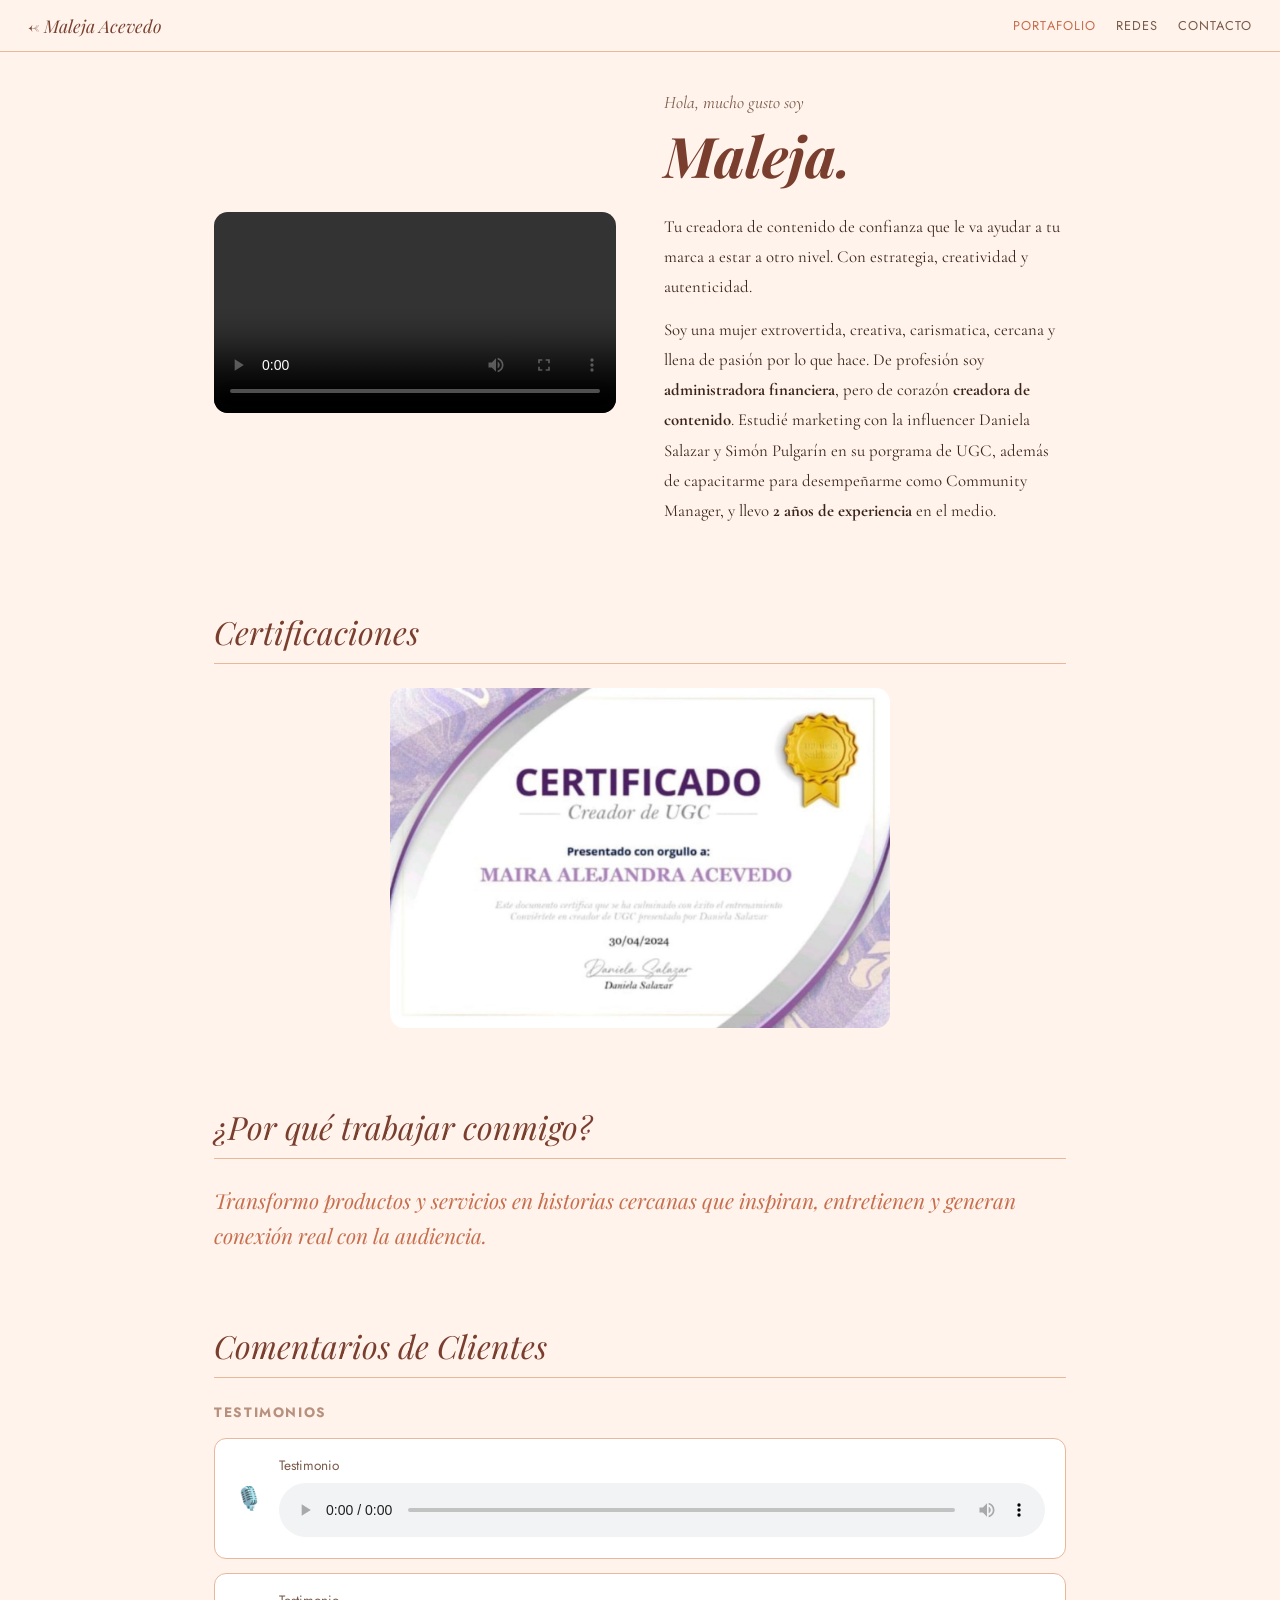
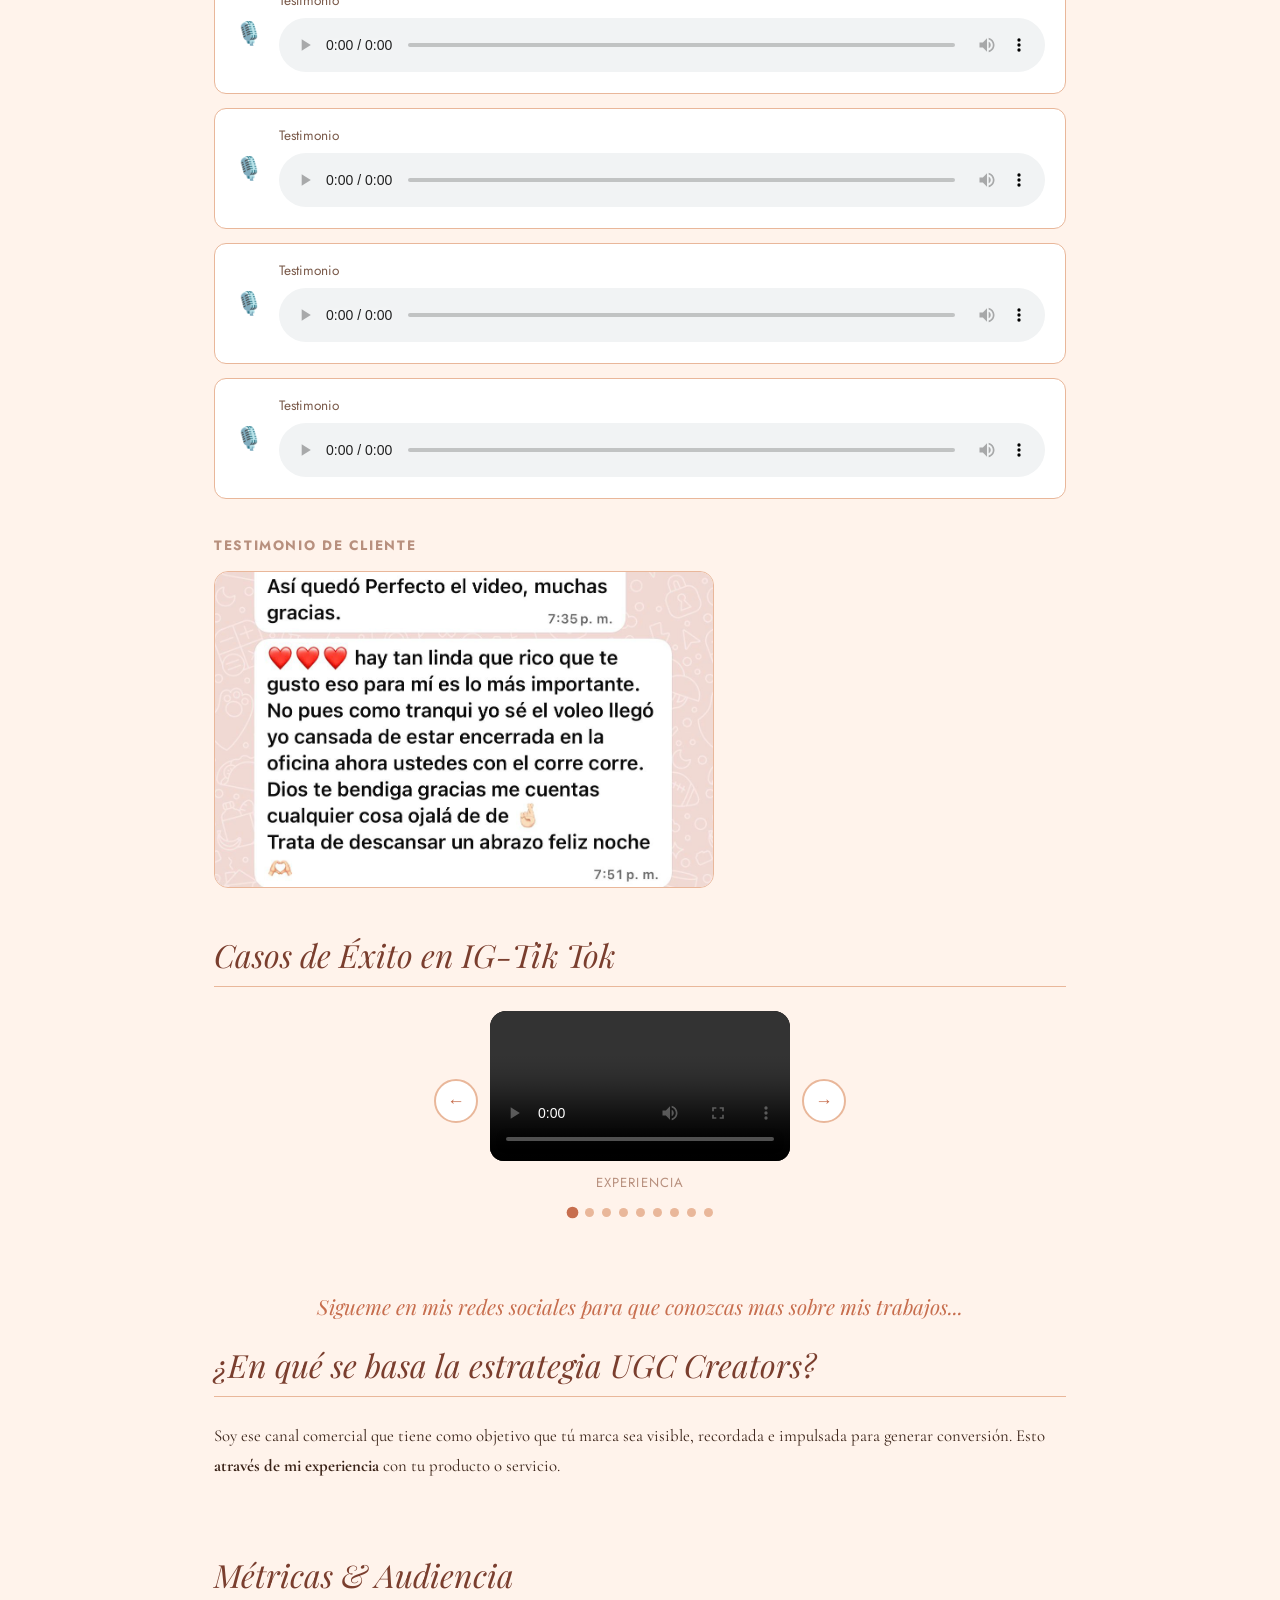
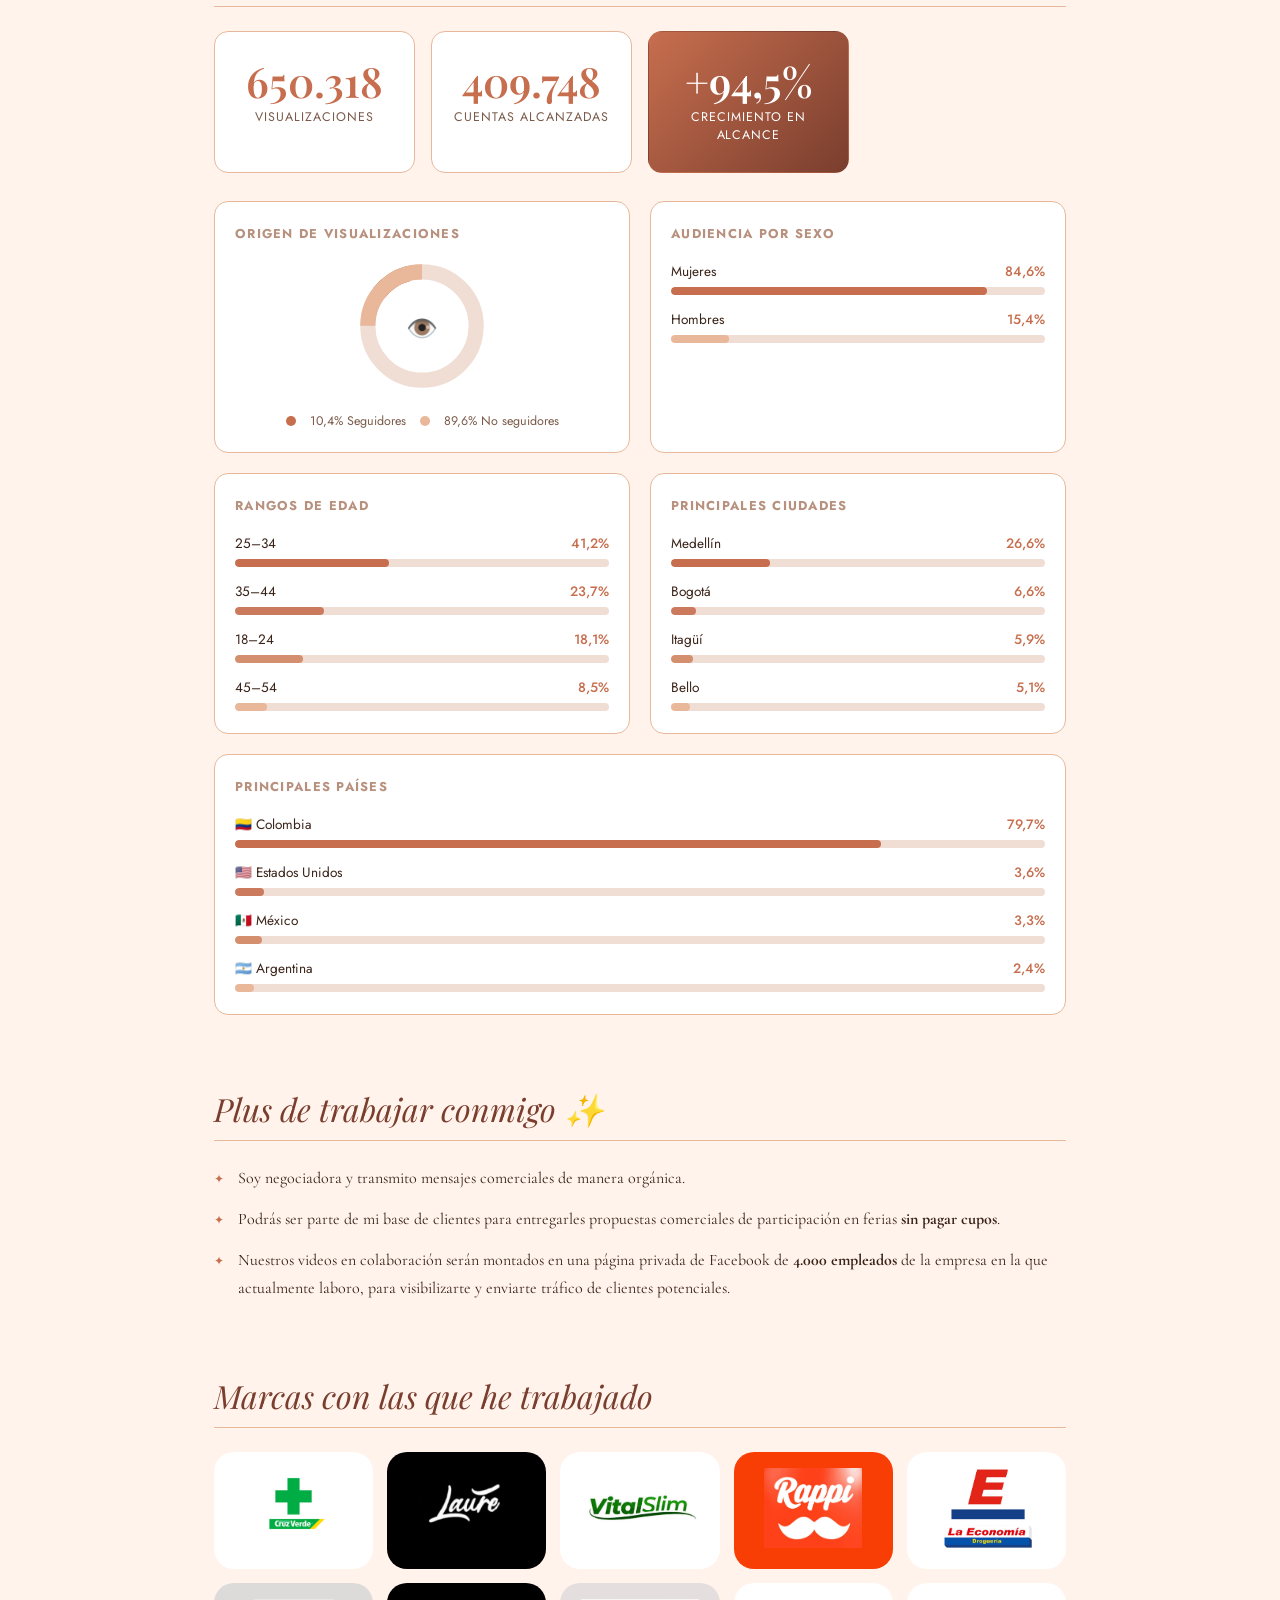
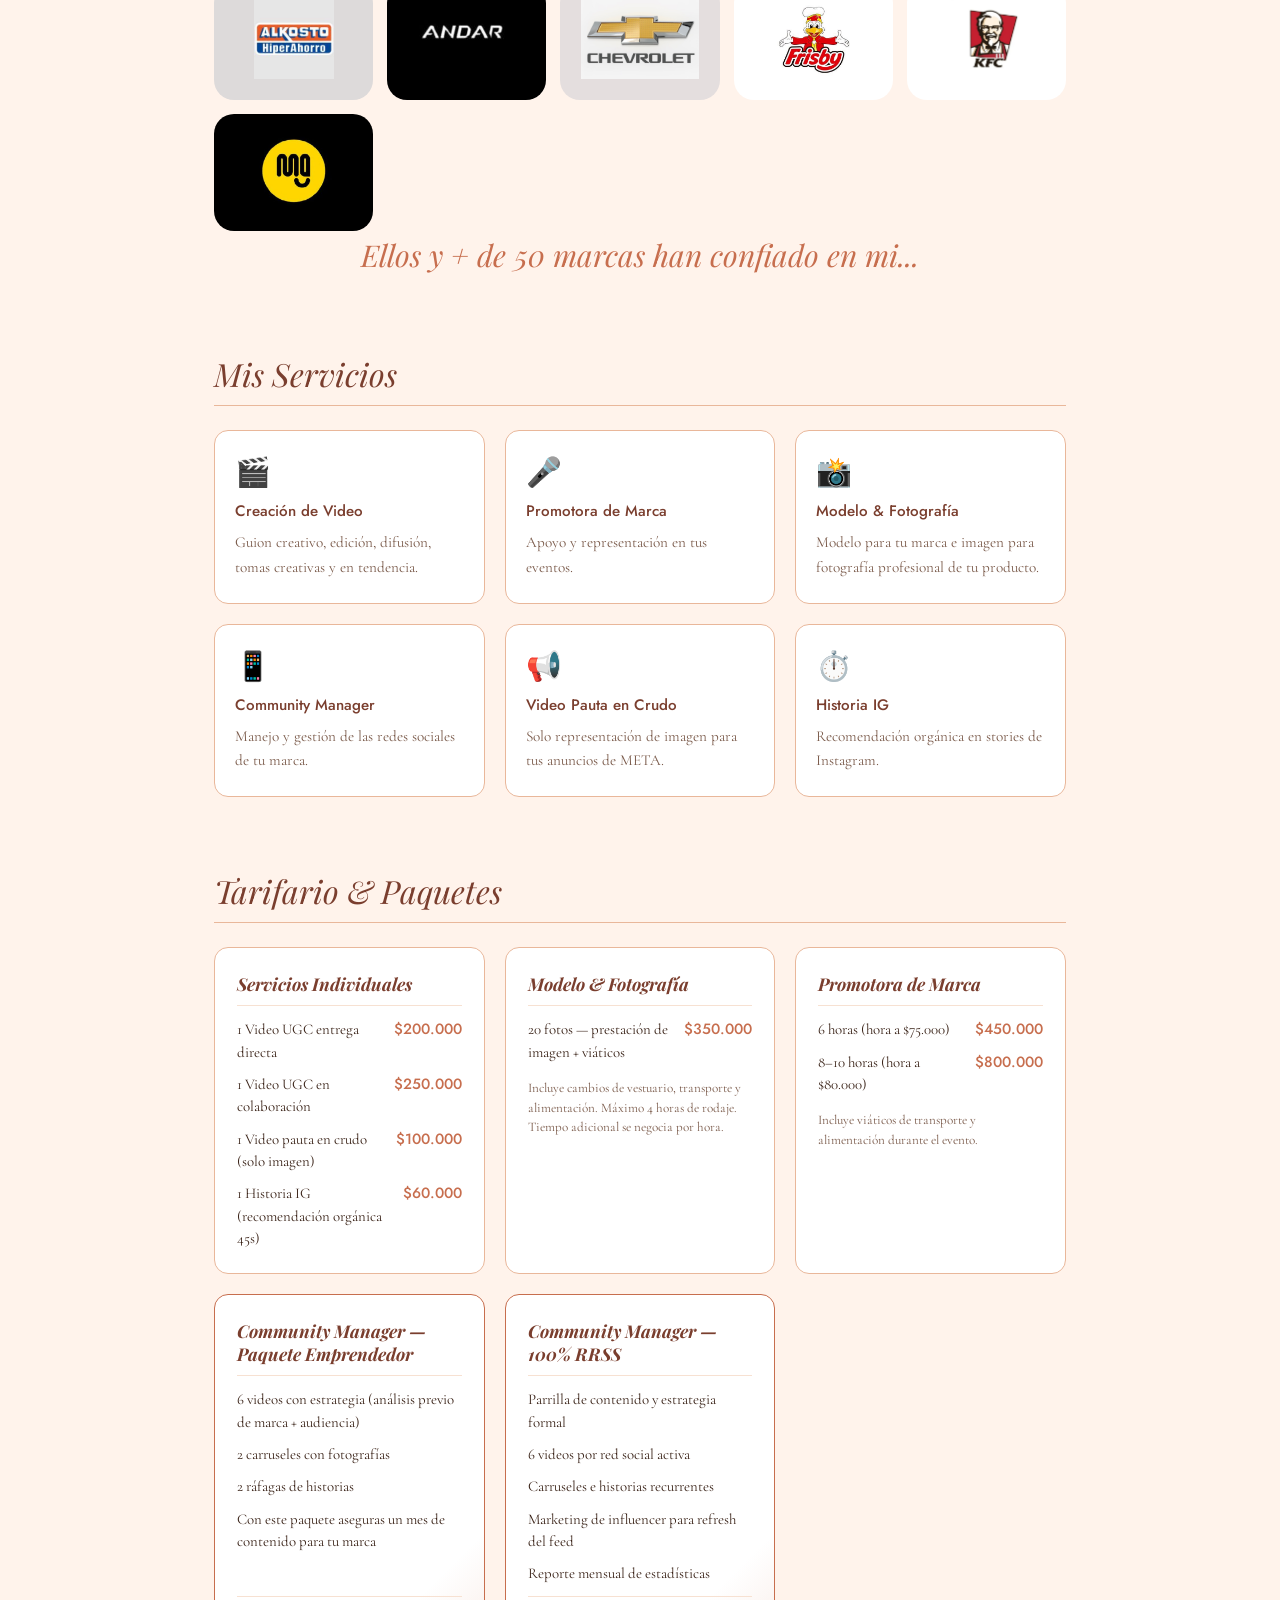
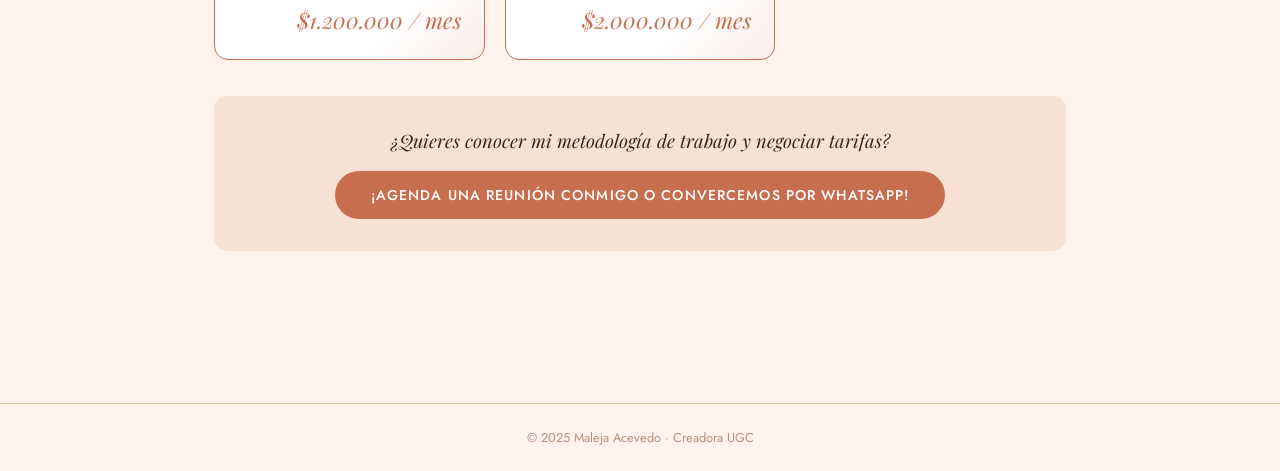
==== commit 67355ee8: "arreglo" ====
--- a/portafolio.html
+++ b/portafolio.html
@@ -3,7 +3,7 @@
 <head>
   <meta charset="UTF-8" />
   <meta name="viewport" content="width=device-width, initial-scale=1.0"/>
-  <title>Portafolio Â· Maleja Acevedo</title>
+  <title>Portafolio · Maleja Acevedo</title>
   <link rel="stylesheet" href="styles.css" />
   <link rel="preconnect" href="https://fonts.googleapis.com">
   <link rel="preconnect" href="https://fonts.gstatic.com" crossorigin>
@@ -12,7 +12,7 @@
 <body class="inner-page">
 
   <header class="topbar">
-    <a href="index.html" class="back-logo">â Maleja Acevedo</a>
+    <a href="index.html" class="back-logo">← Maleja Acevedo</a>
     <nav class="top-nav">
       <a href="portafolio.html" class="active">Portafolio</a>
       <a href="redes.html">Redes</a>
@@ -32,10 +32,16 @@
       <div class="intro-text">
         <p class="intro-saludo"><em>Hola, mucho gusto soy</em></p>
         <h2 class="port-title-name">Maleja.</h2>
-        <p class="intro-body">Hola, soy una mujer extrovertida, alegre y llena de pasión por lo que hace. De profesión administradora financiera, pero de corazón creadora de contenido. Estudié marketing con la influencer Daniela Salazar y Simón Pulgarín, además me capacité como Community Manager, y llevo 2 años de experiencia en el medio.</p>
-        <p class="intro-body">Hola, soy una mujer extrovertida, alegre y llena de pasión por lo que hace. De profesión administradora financiera, pero de corazón creadora de contenido. Estudié marketing con la influencer Daniela Salazar y Simón Pulgarín, además me capacité como Community Manager, y llevo 2 años de experiencia en el medio.<strong>administradora financiera</strong>, pero de corazÃ³n <strong>creadora de contenido</strong>. 
-          EstudiÃ© marketing con la influencer Daniela Salazar y SimÃ³n PulgarÃ­n en su porgrama de UGC, ademÃ¡s de capacitarme para desempeÃ±arme como 
-          Community Manager, y llevo <strong>2 aÃ±os de experiencia</strong> en el medio.
+        <p class="intro-body">
+          Tu creadora de contenido de confianza que le va  ayudar a  tu marca a  estar a otro nivel.
+           Con estrategia, creatividad y autenticidad.
+
+        </p>
+        <p class="intro-body">
+          Soy una mujer extrovertida, creativa, carismatica, cercana y llena de pasión por lo que hace. De profesión soy 
+          <strong>administradora financiera</strong>, pero de corazón <strong>creadora de contenido</strong>. 
+          Estudié marketing con la influencer Daniela Salazar y Simón Pulgarín en su porgrama de UGC, además de capacitarme para desempeñarme como 
+          Community Manager, y llevo <strong>2 años de experiencia</strong> en el medio.
         </p>
       </div>
     </section>
@@ -47,16 +53,16 @@
       </div>
     </section>
 
-    <!-- POR QUÃ TRABAJAR CONMIGO -->
+    <!-- POR QUÉ TRABAJAR CONMIGO -->
     <section class="port-section why-section">
-      <h3 class="section-title">Â¿Por quÃ© trabajar conmigo?</h3>
+      <h3 class="section-title">¿Por qué trabajar conmigo?</h3>
       <p class="highlight-text">
         Transformo productos y servicios en historias cercanas que inspiran, 
-        entretienen y generan conexiÃ³n real con la audiencia.
+        entretienen y generan conexión real con la audiencia.
       </p>
     </section>
 
-<!-- CASOS DE ÃXITO -->
+<!-- CASOS DE ÉXITO -->
 <section class="port-section cases-section">
   <h3 class="section-title">Comentarios de Clientes</h3>
 
@@ -65,7 +71,7 @@
   <div style="display:flex;flex-direction:column;gap:14px;margin-bottom:36px;">
 
     <div style="background:white;border:1px solid #E9B79A;border-radius:12px;padding:16px 20px;display:flex;align-items:center;gap:16px;">
-      <span style="font-size:1.4rem;">ðï¸</span>
+      <span style="font-size:1.4rem;">🎙️</span>
       <div style="flex:1;">
         <p style="font-family:'Jost',sans-serif;font-size:.85rem;color:#7a5a4a;margin-bottom:8px;">Testimonio</p>
         <audio controls style="width:100%;accent-color:#C76E4E;">
@@ -75,7 +81,7 @@
     </div>
 
     <div style="background:white;border:1px solid #E9B79A;border-radius:12px;padding:16px 20px;display:flex;align-items:center;gap:16px;">
-      <span style="font-size:1.4rem;">ðï¸</span>
+      <span style="font-size:1.4rem;">🎙️</span>
       <div style="flex:1;">
         <p style="font-family:'Jost',sans-serif;font-size:.85rem;color:#7a5a4a;margin-bottom:8px;">Testimonio</p>
         <audio controls style="width:100%;accent-color:#C76E4E;">
@@ -85,7 +91,7 @@
     </div>
 
     <div style="background:white;border:1px solid #E9B79A;border-radius:12px;padding:16px 20px;display:flex;align-items:center;gap:16px;">
-      <span style="font-size:1.4rem;">ðï¸</span>
+      <span style="font-size:1.4rem;">🎙️</span>
       <div style="flex:1;">
         <p style="font-family:'Jost',sans-serif;font-size:.85rem;color:#7a5a4a;margin-bottom:8px;">Testimonio</p>
         <audio controls style="width:100%;accent-color:#C76E4E;">
@@ -95,7 +101,7 @@
     </div>
 
     <div style="background:white;border:1px solid #E9B79A;border-radius:12px;padding:16px 20px;display:flex;align-items:center;gap:16px;">
-      <span style="font-size:1.4rem;">ðï¸</span>
+      <span style="font-size:1.4rem;">🎙️</span>
       <div style="flex:1;">
         <p style="font-family:'Jost',sans-serif;font-size:.85rem;color:#7a5a4a;margin-bottom:8px;">Testimonio</p>
         <audio controls style="width:100%;accent-color:#C76E4E;">
@@ -105,7 +111,7 @@
     </div>
 
     <div style="background:white;border:1px solid #E9B79A;border-radius:12px;padding:16px 20px;display:flex;align-items:center;gap:16px;">
-      <span style="font-size:1.4rem;">ðï¸</span>
+      <span style="font-size:1.4rem;">🎙️</span>
       <div style="flex:1;">
         <p style="font-family:'Jost',sans-serif;font-size:.85rem;color:#7a5a4a;margin-bottom:8px;">Testimonio</p>
         <audio controls style="width:100%;accent-color:#C76E4E;">
@@ -124,9 +130,9 @@
   <br>
   <br>
 
-<!-- CASOS DE ÃXITO â CARRUSEL -->
+<!-- CASOS DE ÉXITO — CARRUSEL -->
 <section class="port-section">
-  <h3 class="section-title">Casos de Ãxito en IG-Tik Tok</h3>
+  <h3 class="section-title">Casos de Éxito en IG-Tik Tok</h3>
 
   <div class="carrusel-wrap">
     <button class="carr-btn carr-prev" onclick="moverCarrusel(-1)">&#8592;</button>
@@ -193,7 +199,7 @@
           <video controls playsinline>
             <source src="videos/video9.mp4" type="video/mp4">
           </video>
-          <p class="carr-caption">CAMPAÃA</p>
+          <p class="carr-caption">CAMPAÑA</p>
         </div>        
 
       </div>
@@ -246,13 +252,14 @@
 
     <!-- ESTRATEGIA UGC -->
     <section class="port-section strategy-section">
-      <h3 class="section-title">Â¿En quÃ© se basa la estrategia UGC Creators?</h3>
-     <p class="intro-body">Hola, soy una mujer extrovertida, alegre y llena de pasión por lo que hace. De profesión administradora financiera, pero de corazón creadora de contenido. Estudié marketing con la influencer Daniela Salazar y Simón Pulgarín, además me capacité como Community Manager, y llevo 2 años de experiencia en el medio.<strong> atravÃ©s de mi experiencia </strong> con tu producto o servicio.</p>
-    </section>
-
-<!-- MÃTRICAS -->
+      <h3 class="section-title">¿En qué se basa la estrategia UGC Creators?</h3>
+     <p class="intro-body"> Soy ese canal comercial que tiene como objetivo que tú marca sea visible, recordada e impulsada para generar conversión. Esto
+      <strong> através de mi experiencia </strong> con tu producto o servicio.</p>
+    </section>
+
+<!-- MÉTRICAS -->
 <section class="port-section metrics-section" id="metricas">
-  <h3 class="section-title">MÃ©tricas & Audiencia</h3>
+  <h3 class="section-title">Métricas & Audiencia</h3>
 
   <!-- TARJETAS GRANDES -->
   <div class="met-hero-grid">
@@ -291,7 +298,7 @@
             data-val="281.33"/>
         </svg>
         <div class="donut-center">
-          <span>ðï¸</span>
+          <span>👁️</span>
         </div>
       </div>
       <div class="donut-legend">
@@ -322,19 +329,19 @@
       <h4 class="met-block-title">Rangos de edad</h4>
       <div class="bar-list">
         <div class="bar-item">
-          <div class="bar-labels"><span>25â34</span><span class="bar-pct">41,2%</span></div>
+          <div class="bar-labels"><span>25–34</span><span class="bar-pct">41,2%</span></div>
           <div class="bar-track"><div class="bar-fill" style="--w:41.2%;background:#C76E4E;"></div></div>
         </div>
         <div class="bar-item">
-          <div class="bar-labels"><span>35â44</span><span class="bar-pct">23,7%</span></div>
+          <div class="bar-labels"><span>35–44</span><span class="bar-pct">23,7%</span></div>
           <div class="bar-track"><div class="bar-fill" style="--w:23.7%;background:#cb7a5e;"></div></div>
         </div>
         <div class="bar-item">
-          <div class="bar-labels"><span>18â24</span><span class="bar-pct">18,1%</span></div>
+          <div class="bar-labels"><span>18–24</span><span class="bar-pct">18,1%</span></div>
           <div class="bar-track"><div class="bar-fill" style="--w:18.1%;background:#d4906e;"></div></div>
         </div>
         <div class="bar-item">
-          <div class="bar-labels"><span>45â54</span><span class="bar-pct">8,5%</span></div>
+          <div class="bar-labels"><span>45–54</span><span class="bar-pct">8,5%</span></div>
           <div class="bar-track"><div class="bar-fill" style="--w:8.5%;background:#E9B79A;"></div></div>
         </div>
       </div>
@@ -344,15 +351,15 @@
       <h4 class="met-block-title">Principales ciudades</h4>
       <div class="bar-list">
         <div class="bar-item">
-          <div class="bar-labels"><span>MedellÃ­n</span><span class="bar-pct">26,6%</span></div>
+          <div class="bar-labels"><span>Medellín</span><span class="bar-pct">26,6%</span></div>
           <div class="bar-track"><div class="bar-fill" style="--w:26.6%;background:#C76E4E;"></div></div>
         </div>
         <div class="bar-item">
-          <div class="bar-labels"><span>BogotÃ¡</span><span class="bar-pct">6,6%</span></div>
+          <div class="bar-labels"><span>Bogotá</span><span class="bar-pct">6,6%</span></div>
           <div class="bar-track"><div class="bar-fill" style="--w:6.6%;background:#cb7a5e;"></div></div>
         </div>
         <div class="bar-item">
-          <div class="bar-labels"><span>ItagÃ¼Ã­</span><span class="bar-pct">5,9%</span></div>
+          <div class="bar-labels"><span>Itagüí</span><span class="bar-pct">5,9%</span></div>
           <div class="bar-track"><div class="bar-fill" style="--w:5.9%;background:#d4906e;"></div></div>
         </div>
         <div class="bar-item">
@@ -363,24 +370,24 @@
     </div>
   </div>
 
-  <!-- PAÃSES -->
+  <!-- PAÍSES -->
   <div class="met-block met-block-full">
-    <h4 class="met-block-title">Principales paÃ­ses</h4>
+    <h4 class="met-block-title">Principales países</h4>
     <div class="bar-list">
       <div class="bar-item">
-        <div class="bar-labels"><span>ð¨ð´ Colombia</span><span class="bar-pct">79,7%</span></div>
+        <div class="bar-labels"><span>🇨🇴 Colombia</span><span class="bar-pct">79,7%</span></div>
         <div class="bar-track"><div class="bar-fill" style="--w:79.7%;background:#C76E4E;"></div></div>
       </div>
       <div class="bar-item">
-        <div class="bar-labels"><span>ðºð¸ Estados Unidos</span><span class="bar-pct">3,6%</span></div>
+        <div class="bar-labels"><span>🇺🇸 Estados Unidos</span><span class="bar-pct">3,6%</span></div>
         <div class="bar-track"><div class="bar-fill" style="--w:3.6%;background:#cb7a5e;"></div></div>
       </div>
       <div class="bar-item">
-        <div class="bar-labels"><span>ð²ð½ MÃ©xico</span><span class="bar-pct">3,3%</span></div>
+        <div class="bar-labels"><span>🇲🇽 México</span><span class="bar-pct">3,3%</span></div>
         <div class="bar-track"><div class="bar-fill" style="--w:3.3%;background:#d4906e;"></div></div>
       </div>
       <div class="bar-item">
-        <div class="bar-labels"><span>ð¦ð· Argentina</span><span class="bar-pct">2,4%</span></div>
+        <div class="bar-labels"><span>🇦🇷 Argentina</span><span class="bar-pct">2,4%</span></div>
         <div class="bar-track"><div class="bar-fill" style="--w:2.4%;background:#E9B79A;"></div></div>
       </div>
     </div>
@@ -442,14 +449,14 @@
 
     <!-- PLUS -->
     <section class="port-section plus-section">
-      <h3 class="section-title">Plus de trabajar conmigo â¨</h3>
+      <h3 class="section-title">Plus de trabajar conmigo ✨</h3>
       <ul class="plus-list">
-        <li>Soy negociadora y transmito mensajes comerciales de manera orgÃ¡nica.</li>
-        <li>PodrÃ¡s ser parte de mi base de clientes para entregarles propuestas comerciales de 
-            participaciÃ³n en ferias <strong>sin pagar cupos</strong>.</li>
-        <li>Nuestros videos en colaboraciÃ³n serÃ¡n montados en una pÃ¡gina privada de Facebook de 
+        <li>Soy negociadora y transmito mensajes comerciales de manera orgánica.</li>
+        <li>Podrás ser parte de mi base de clientes para entregarles propuestas comerciales de 
+            participación en ferias <strong>sin pagar cupos</strong>.</li>
+        <li>Nuestros videos en colaboración serán montados en una página privada de Facebook de 
             <strong>4.000 empleados</strong> de la empresa en la que actualmente laboro, para 
-            visibilizarte y enviarte trÃ¡fico de clientes potenciales.</li>
+            visibilizarte y enviarte tráfico de clientes potenciales.</li>
       </ul>
     </section>
 
@@ -514,34 +521,34 @@
       <h3 class="section-title">Mis Servicios</h3>
       <div class="services-grid">
         <div class="service-card">
-          <div class="service-icon">ð¬</div>
-          <h4>CreaciÃ³n de Video</h4>
-          <p>Guion creativo, ediciÃ³n, difusiÃ³n, tomas creativas y en tendencia.</p>
+          <div class="service-icon">🎬</div>
+          <h4>Creación de Video</h4>
+          <p>Guion creativo, edición, difusión, tomas creativas y en tendencia.</p>
         </div>
         <div class="service-card">
-          <div class="service-icon">ð¤</div>
+          <div class="service-icon">🎤</div>
           <h4>Promotora de Marca</h4>
-          <p>Apoyo y representaciÃ³n en tus eventos.</p>
+          <p>Apoyo y representación en tus eventos.</p>
         </div>
         <div class="service-card">
-          <div class="service-icon">ð¸</div>
-          <h4>Modelo & FotografÃ­a</h4>
-          <p>Modelo para tu marca e imagen para fotografÃ­a profesional de tu producto.</p>
+          <div class="service-icon">📸</div>
+          <h4>Modelo & Fotografía</h4>
+          <p>Modelo para tu marca e imagen para fotografía profesional de tu producto.</p>
         </div>
         <div class="service-card">
-          <div class="service-icon">ð±</div>
+          <div class="service-icon">📱</div>
           <h4>Community Manager</h4>
-          <p>Manejo y gestiÃ³n de las redes sociales de tu marca.</p>
+          <p>Manejo y gestión de las redes sociales de tu marca.</p>
         </div>
         <div class="service-card">
-          <div class="service-icon">ð¢</div>
+          <div class="service-icon">📢</div>
           <h4>Video Pauta en Crudo</h4>
-          <p>Solo representaciÃ³n de imagen para tus anuncios de META.</p>
+          <p>Solo representación de imagen para tus anuncios de META.</p>
         </div>
         <div class="service-card">
-          <div class="service-icon">â±ï¸</div>
+          <div class="service-icon">⏱️</div>
           <h4>Historia IG</h4>
-          <p>RecomendaciÃ³n orgÃ¡nica en stories de Instagram.</p>
+          <p>Recomendación orgánica en stories de Instagram.</p>
         </div>
       </div>
     </section>
@@ -556,51 +563,51 @@
           <h4>Servicios Individuales</h4>
           <ul class="price-list">
             <li><span class="price-name">1 Video UGC entrega directa</span><span class="price-val">$200.000</span></li>
-            <li><span class="price-name">1 Video UGC en colaboraciÃ³n</span><span class="price-val">$250.000</span></li>
+            <li><span class="price-name">1 Video UGC en colaboración</span><span class="price-val">$250.000</span></li>
             <li><span class="price-name">1 Video pauta en crudo (solo imagen)</span><span class="price-val">$100.000</span></li>
-            <li><span class="price-name">1 Historia IG (recomendaciÃ³n orgÃ¡nica 45s)</span><span class="price-val">$60.000</span></li>
+            <li><span class="price-name">1 Historia IG (recomendación orgánica 45s)</span><span class="price-val">$60.000</span></li>
           </ul>
         </div>
 
         <div class="price-card">
-          <h4>Modelo & FotografÃ­a</h4>
+          <h4>Modelo & Fotografía</h4>
           <ul class="price-list">
             <li>
-              <span class="price-name">20 fotos â prestaciÃ³n de imagen + viÃ¡ticos</span>
+              <span class="price-name">20 fotos — prestación de imagen + viáticos</span>
               <span class="price-val">$350.000</span>
             </li>
           </ul>
-          <p class="price-note">Incluye cambios de vestuario, transporte y alimentaciÃ³n. MÃ¡ximo 4 horas de rodaje. Tiempo adicional se negocia por hora.</p>
+          <p class="price-note">Incluye cambios de vestuario, transporte y alimentación. Máximo 4 horas de rodaje. Tiempo adicional se negocia por hora.</p>
         </div>
 
         <div class="price-card">
           <h4>Promotora de Marca</h4>
           <ul class="price-list">
             <li><span class="price-name">6 horas (hora a $75.000)</span><span class="price-val">$450.000</span></li>
-            <li><span class="price-name">8â10 horas (hora a $80.000)</span><span class="price-val">$800.000</span></li>
+            <li><span class="price-name">8–10 horas (hora a $80.000)</span><span class="price-val">$800.000</span></li>
           </ul>
-          <p class="price-note">Incluye viÃ¡ticos de transporte y alimentaciÃ³n durante el evento.</p>
+          <p class="price-note">Incluye viáticos de transporte y alimentación durante el evento.</p>
         </div>
 
         <div class="price-card highlight-card">
-          <h4>Community Manager â Paquete Emprendedor</h4>
+          <h4>Community Manager — Paquete Emprendedor</h4>
           <ul class="price-list">
-            <li>6 videos con estrategia (anÃ¡lisis previo de marca + audiencia)</li>
-            <li>2 carruseles con fotografÃ­as</li>
-            <li>2 rÃ¡fagas de historias</li>
+            <li>6 videos con estrategia (análisis previo de marca + audiencia)</li>
+            <li>2 carruseles con fotografías</li>
+            <li>2 ráfagas de historias</li>
             <li>Con este paquete aseguras un mes de contenido para tu marca</li>
           </ul>
           <p class="price-total">$1.200.000 / mes</p>
         </div>
 
         <div class="price-card highlight-card">
-          <h4>Community Manager â 100% RRSS</h4>
+          <h4>Community Manager — 100% RRSS</h4>
           <ul class="price-list">
             <li>Parrilla de contenido y estrategia formal</li>
             <li>6 videos por red social activa</li>
             <li>Carruseles e historias recurrentes</li>
             <li>Marketing de influencer para refresh del feed</li>
-            <li>Reporte mensual de estadÃ­sticas</li>
+            <li>Reporte mensual de estadísticas</li>
           </ul>
           <p class="price-total">$2.000.000 / mes</p>
         </div>
@@ -608,15 +615,15 @@
       </div>
 
       <div class="cta-box">
-        <p>Â¿Quieres conocer mi metodologÃ­a de trabajo y negociar tarifas?</p>
-        <a href="contacto.html" class="cta-btn">Â¡Agenda una reuniÃ³n conmigo o convercemos por WhatsApp!</a>
+        <p>¿Quieres conocer mi metodología de trabajo y negociar tarifas?</p>
+        <a href="contacto.html" class="cta-btn">¡Agenda una reunión conmigo o convercemos por WhatsApp!</a>
       </div>
     </section>
 
   </main>
 
   <footer class="site-footer">
-    <p>Â© 2025 Maleja Acevedo Â· Creadora UGC</p>
+    <p>© 2025 Maleja Acevedo · Creadora UGC</p>
   </footer>
 
 </body>
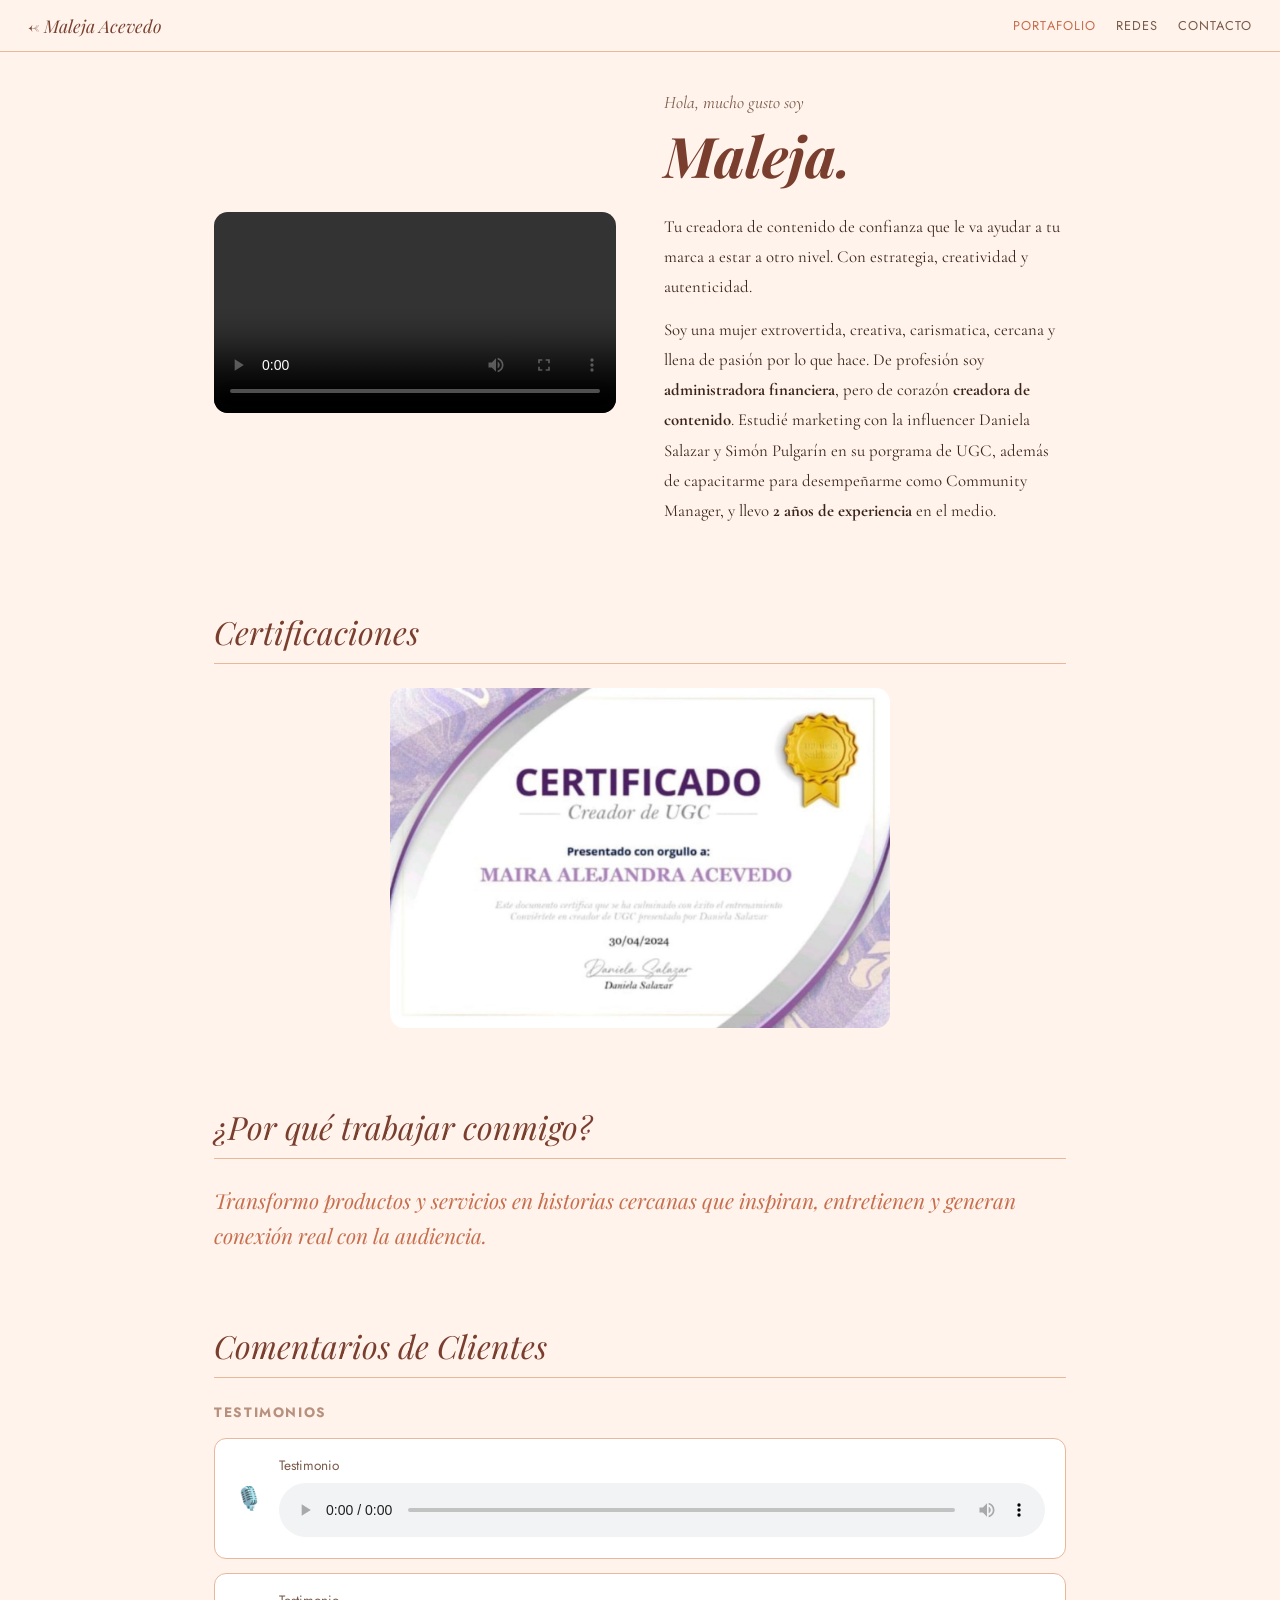
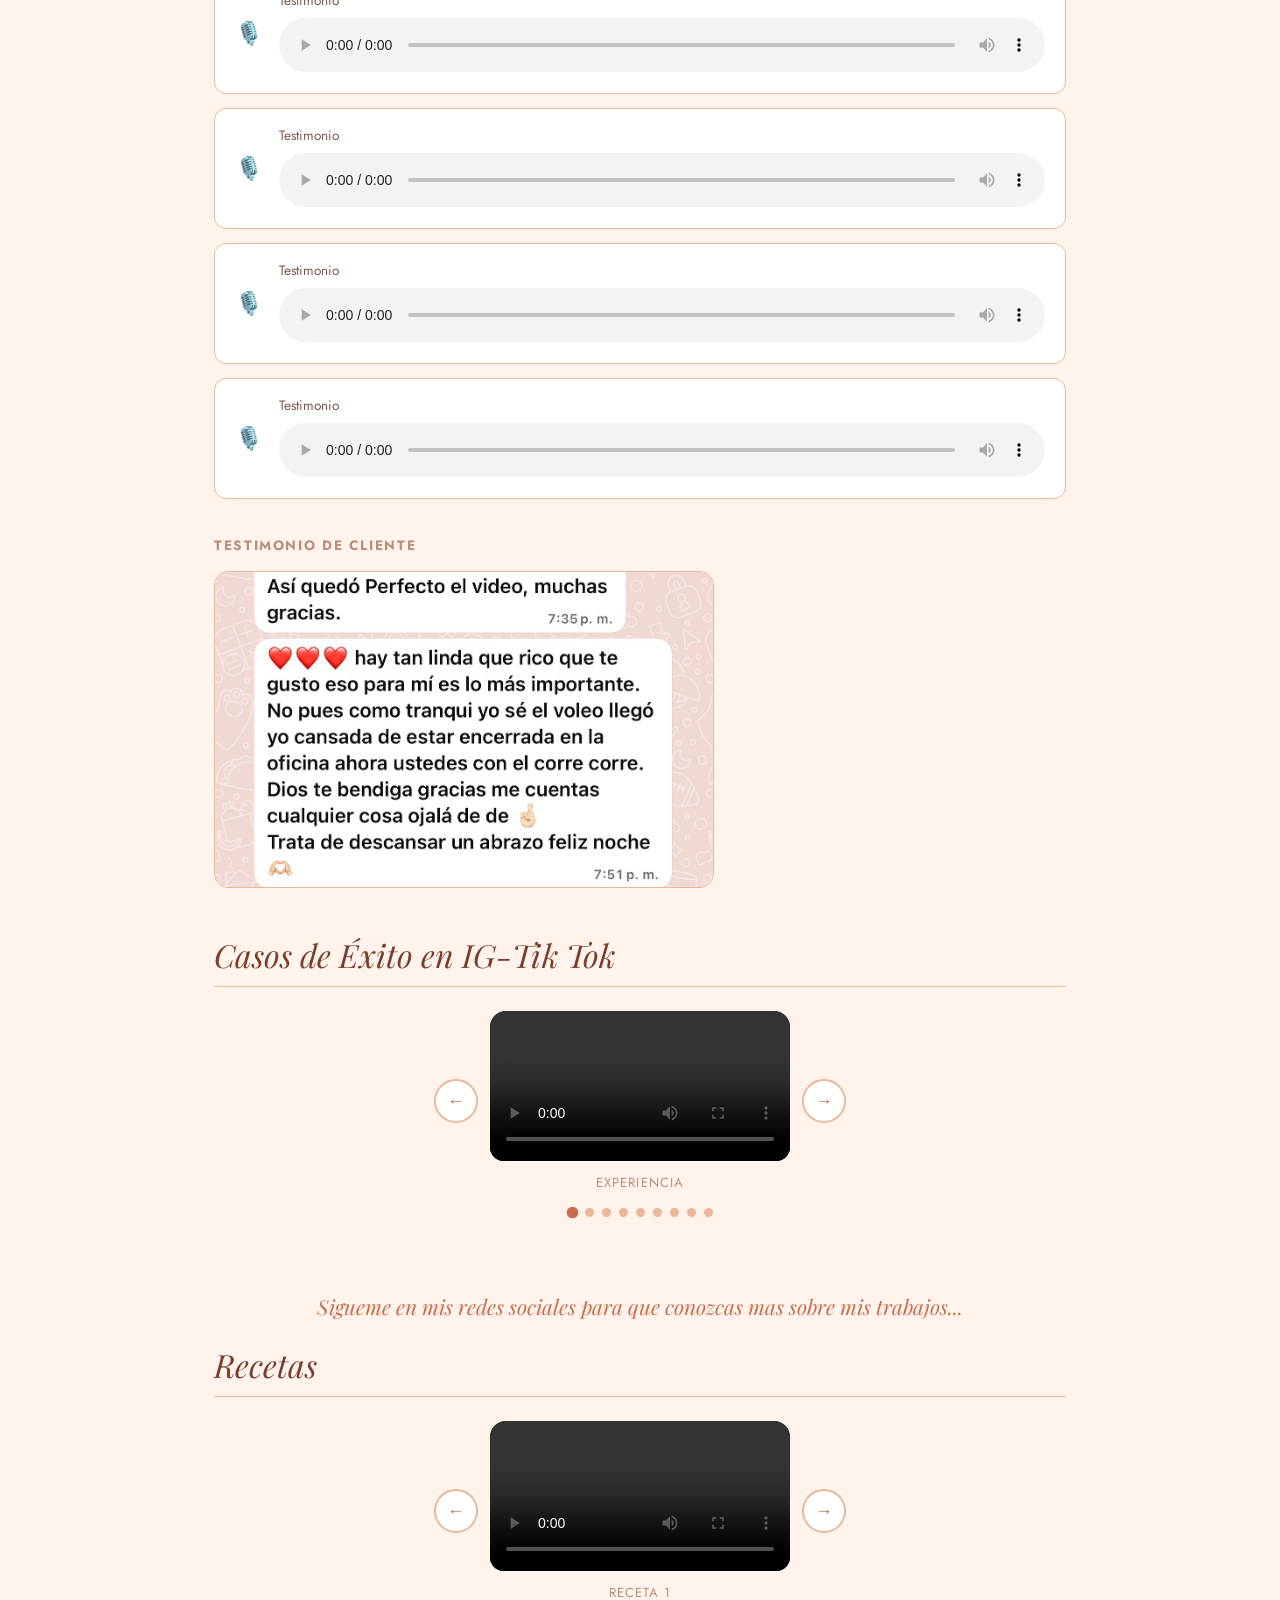
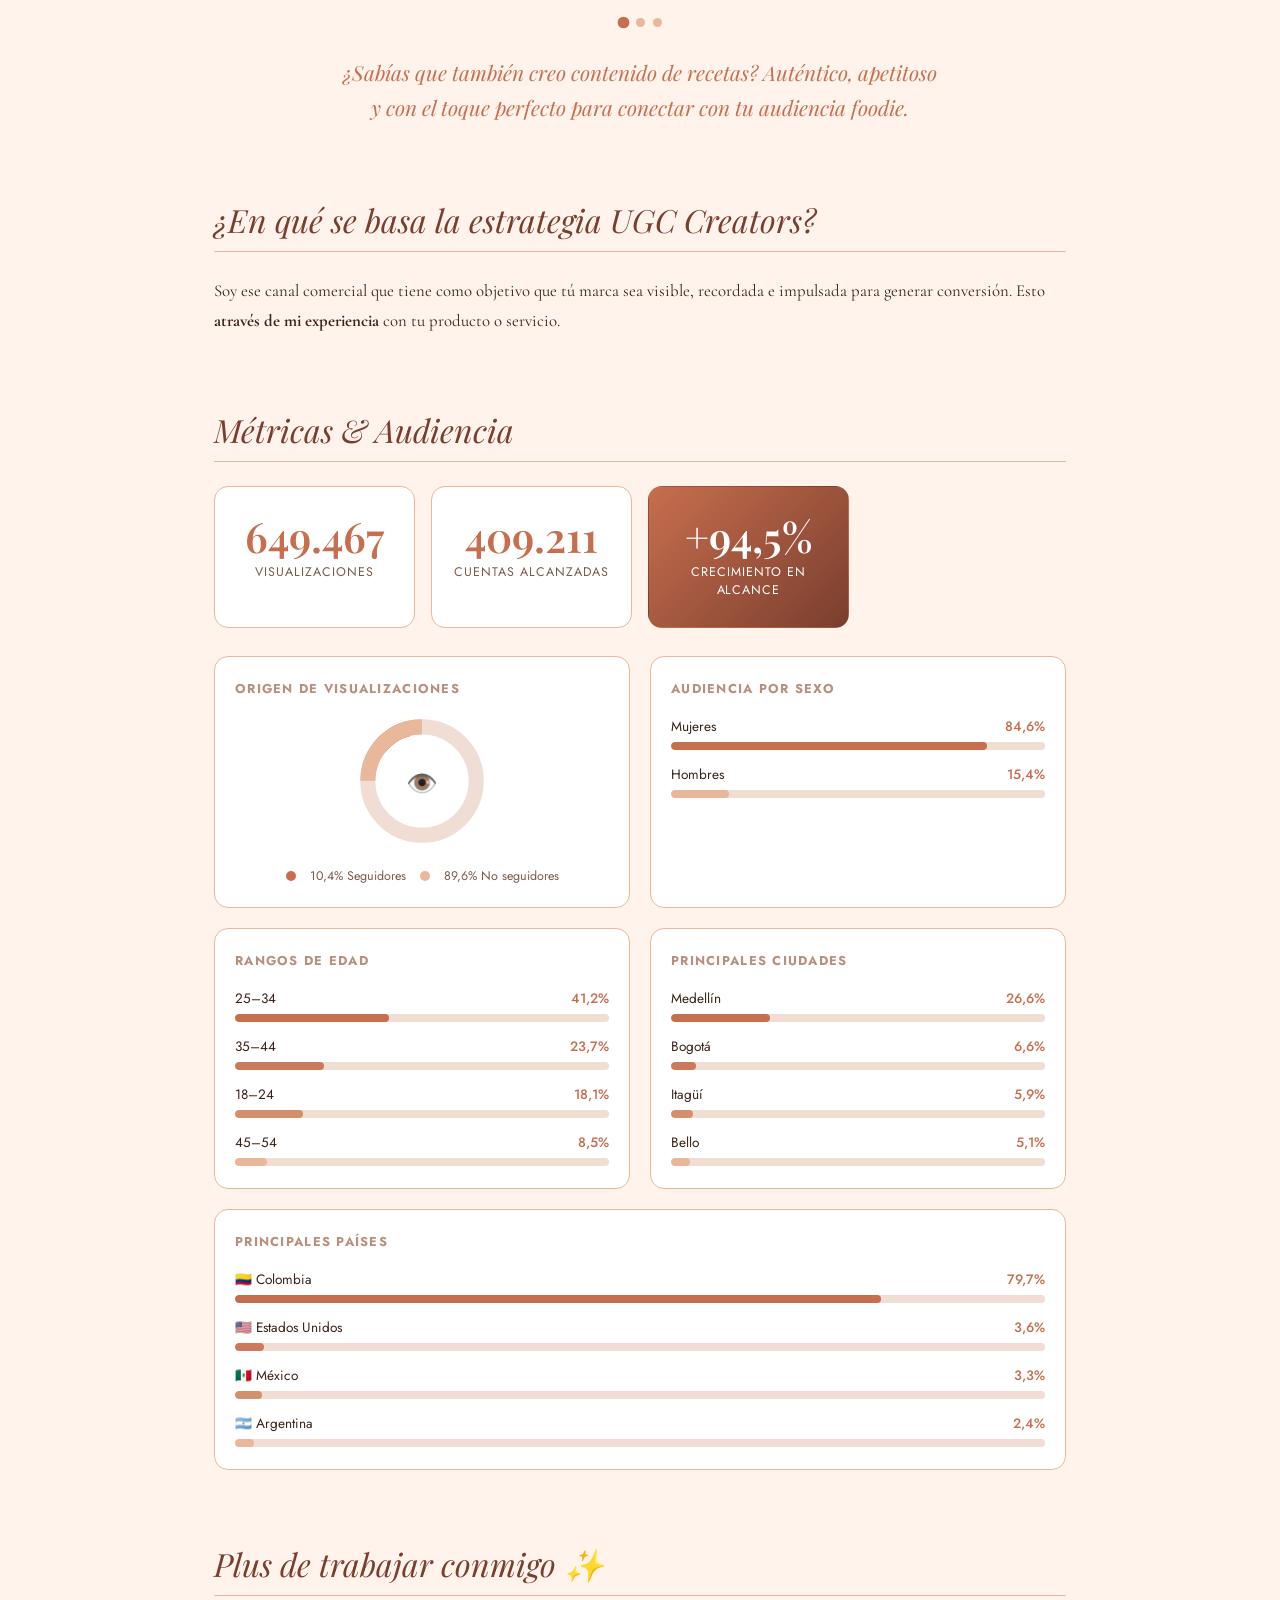
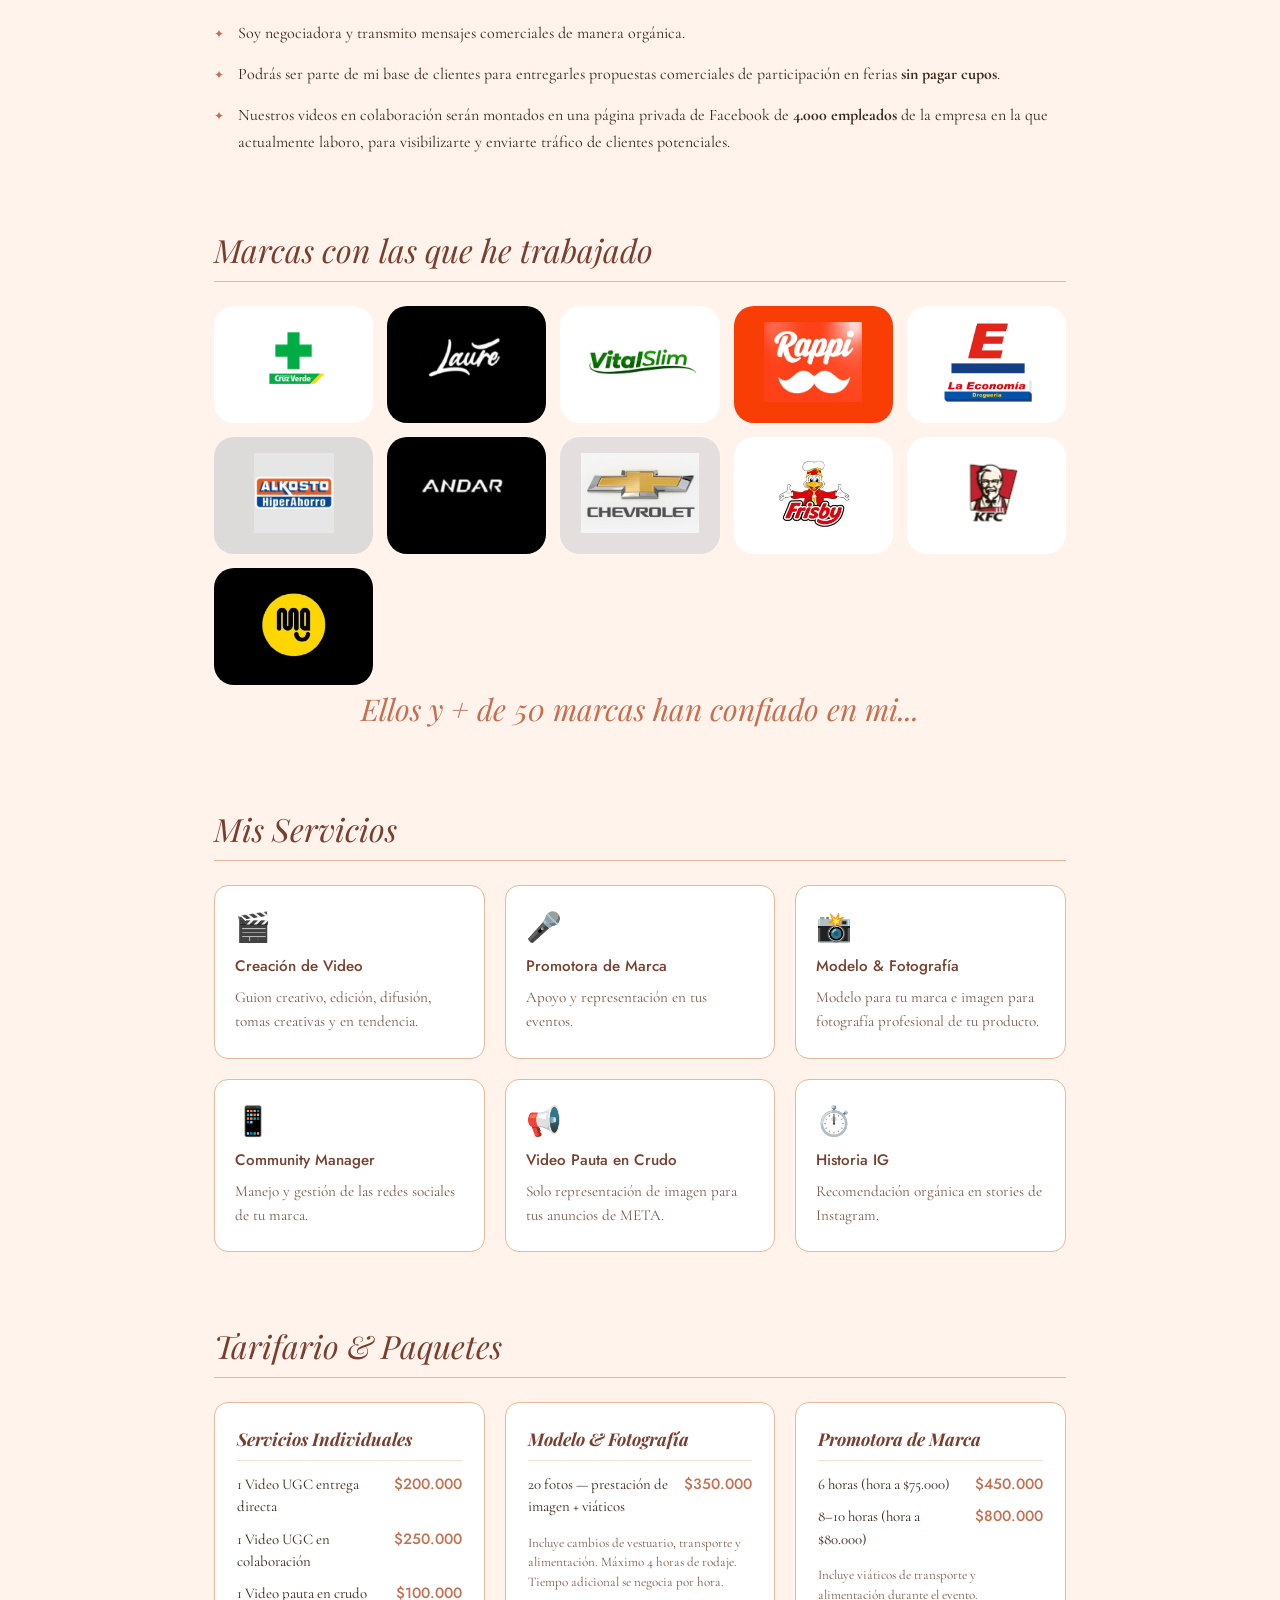
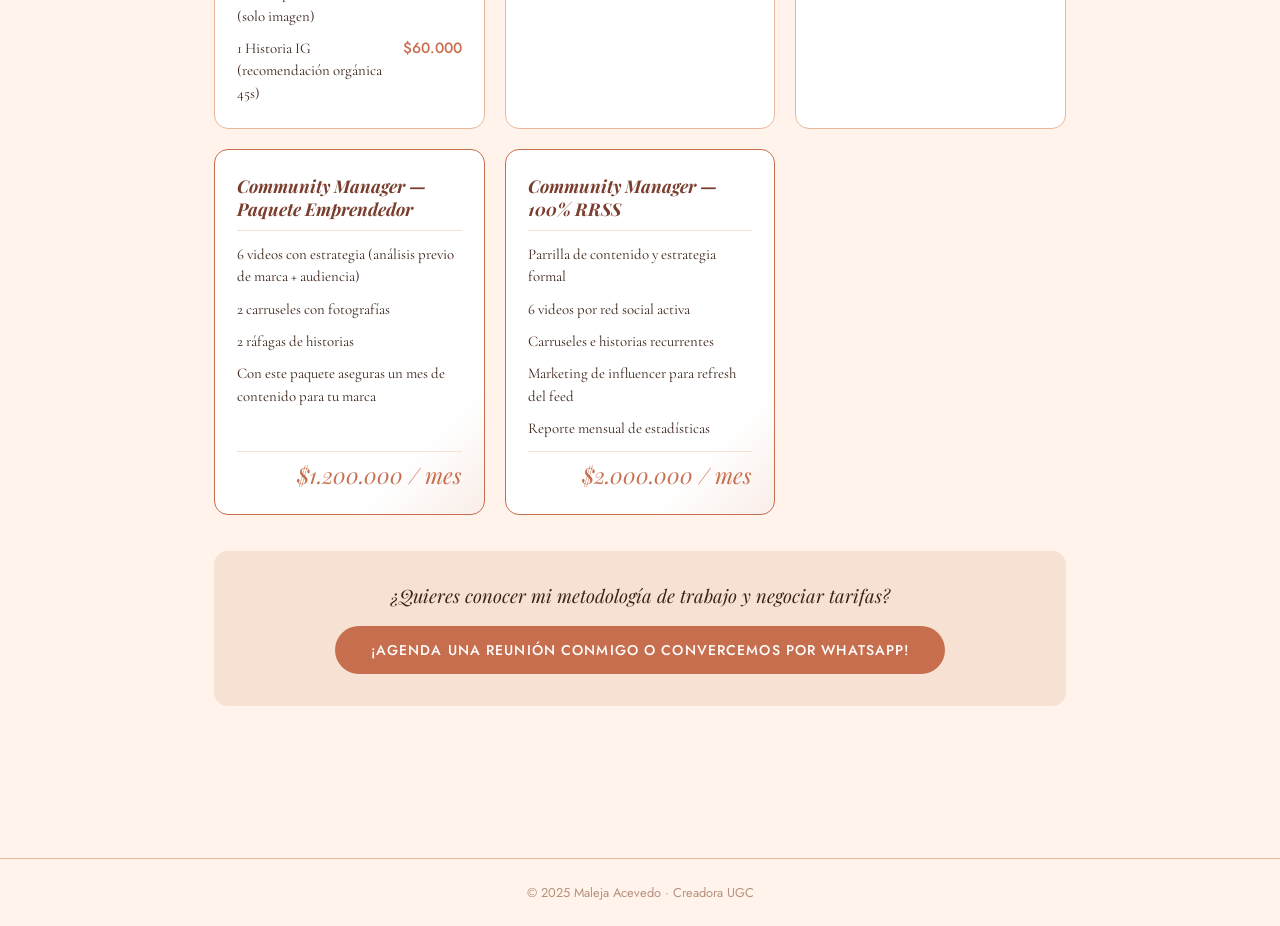
==== commit a4f13ce6: "video 1" ====
--- a/portafolio.html
+++ b/portafolio.html
@@ -246,6 +246,78 @@
     current = index;
     track.style.transform = 'translateX(-' + (current * 100) + '%)';
     dots.forEach((d, i) => d.classList.toggle('active', i === current));
+  };
+})();
+</script>
+
+<!-- RECETAS -->
+<section class="port-section">
+  <h3 class="section-title">Recetas</h3>
+
+  <div class="carrusel-wrap">
+    <button class="carr-btn" onclick="moverCarruselRecetas(-1)">&#8592;</button>
+    <div class="carrusel-viewport">
+      <div class="carrusel-track" id="carruselRecetas">
+
+        <div class="carr-slide">
+          <video controls playsinline>
+            <source src="videos/receta1.mp4" type="video/mp4">
+          </video>
+          <p class="carr-caption">Receta 1</p>
+        </div>
+
+        <div class="carr-slide">
+          <video controls playsinline>
+            <source src="videos/receta2.mp4" type="video/mp4">
+          </video>
+          <p class="carr-caption">Receta 2</p>
+        </div>
+
+        <div class="carr-slide">
+          <video controls playsinline>
+            <source src="videos/receta3.mp4" type="video/mp4">
+          </video>
+          <p class="carr-caption">Receta 3</p>
+        </div>
+
+      </div>
+    </div>
+    <button class="carr-btn" onclick="moverCarruselRecetas(1)">&#8594;</button>
+  </div>
+
+  <div class="carr-dots" id="dotsRecetas">
+    <span class="carr-dot active" onclick="irASlideRecetas(0)"></span>
+    <span class="carr-dot" onclick="irASlideRecetas(1)"></span>
+    <span class="carr-dot" onclick="irASlideRecetas(2)"></span>
+  </div>
+
+  <p class="recetas-frase">
+    ¿Sabías que también creo contenido de recetas? Auténtico, apetitoso y con el toque perfecto para conectar con tu audiencia foodie.
+  </p>
+
+</section>
+
+<script>
+(function(){
+  let currentR = 0;
+  const totalR = 3;
+  const track = document.getElementById('carruselRecetas');
+  const dots = document.querySelectorAll('#dotsRecetas .carr-dot');
+
+  window.moverCarruselRecetas = function(dir) {
+    const videos = track.querySelectorAll('video');
+    if (videos[currentR]) videos[currentR].pause();
+    currentR = (currentR + dir + totalR) % totalR;
+    track.style.transform = 'translateX(-' + (currentR * 100) + '%)';
+    dots.forEach((d, i) => d.classList.toggle('active', i === currentR));
+  };
+
+  window.irASlideRecetas = function(index) {
+    const videos = track.querySelectorAll('video');
+    if (videos[currentR]) videos[currentR].pause();
+    currentR = index;
+    track.style.transform = 'translateX(-' + (currentR * 100) + '%)';
+    dots.forEach((d, i) => d.classList.toggle('active', i === currentR));
   };
 })();
 </script>
--- a/styles.css
+++ b/styles.css
@@ -906,3 +906,18 @@
   }
 }
 
+/* =========================================================
+   FRASE RECETAS
+   ========================================================= */
+.recetas-frase {
+  font-family: var(--font-display);
+  font-style: italic;
+  font-size: clamp(1rem, 2.5vw, 1.3rem);
+  color: var(--terracota);
+  text-align: center;
+  margin-top: 28px;
+  line-height: 1.7;
+  max-width: 600px;
+  margin-left: auto;
+  margin-right: auto;
+}
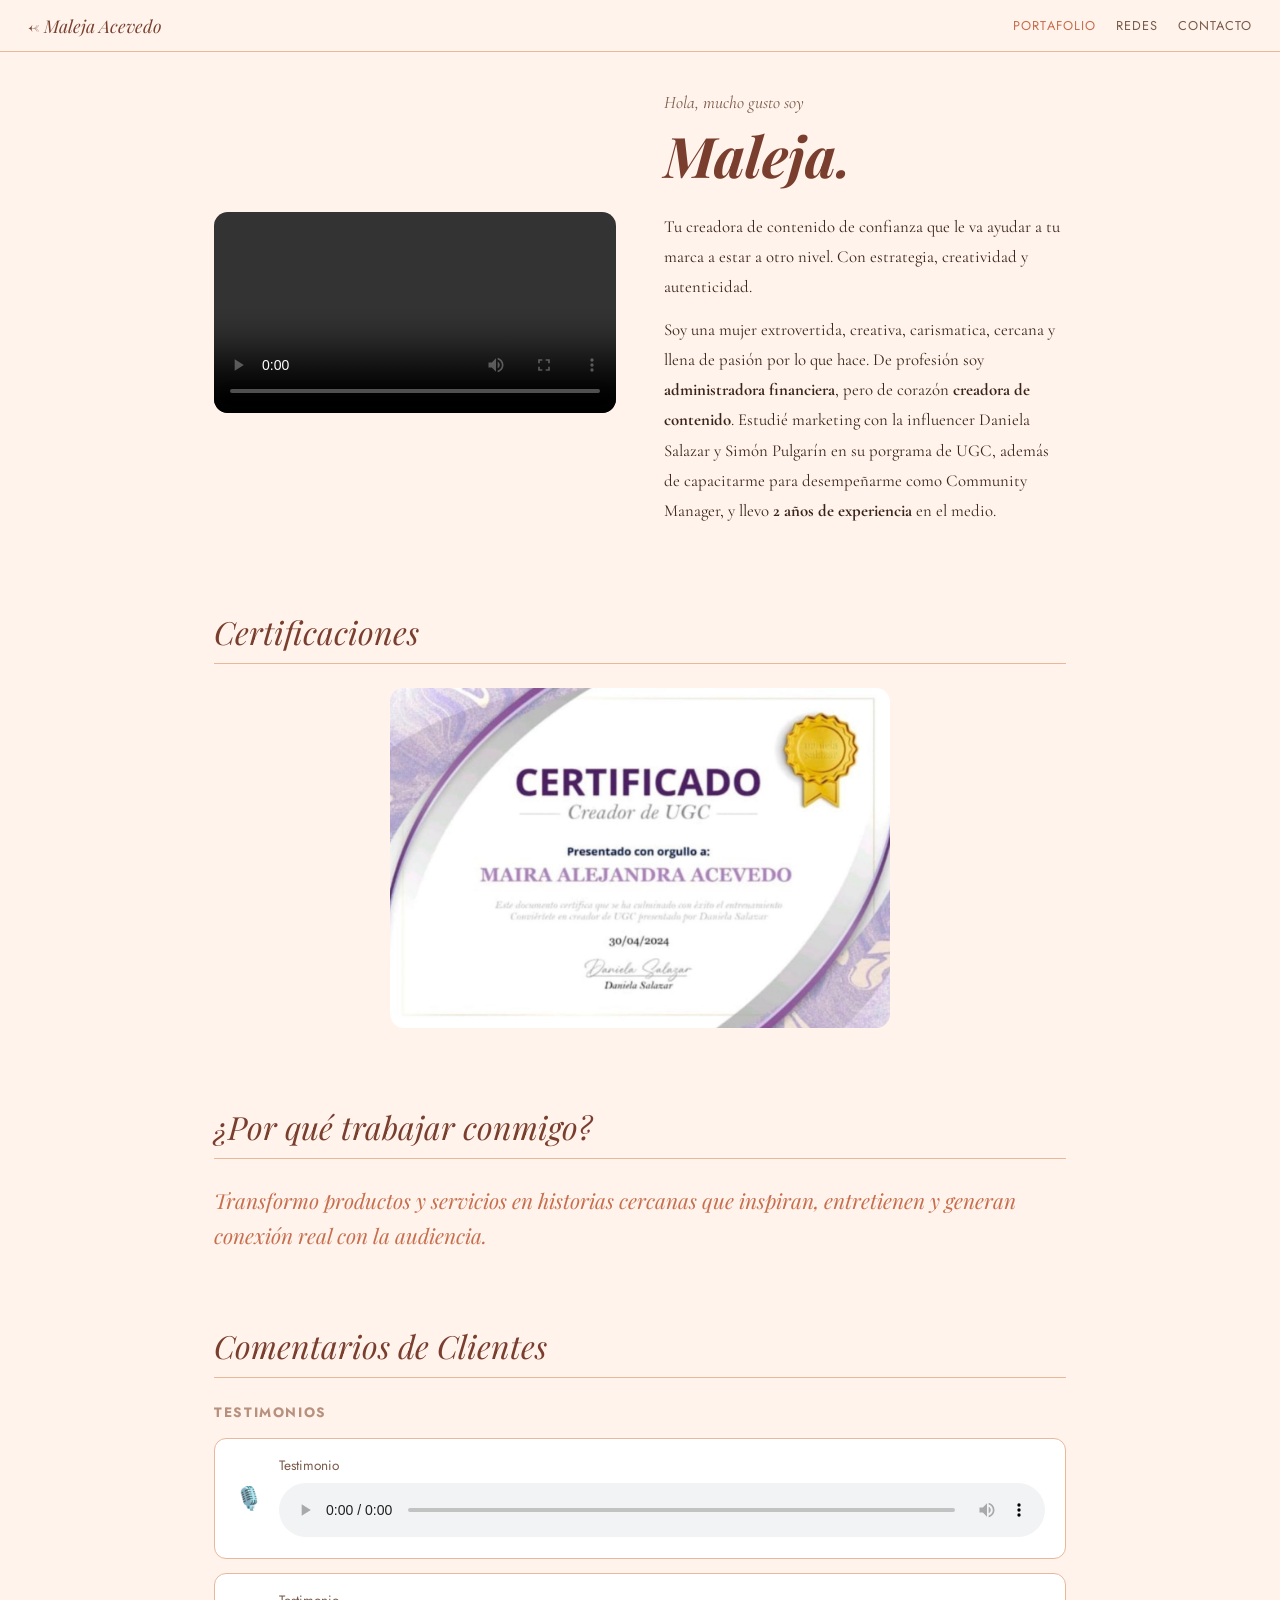
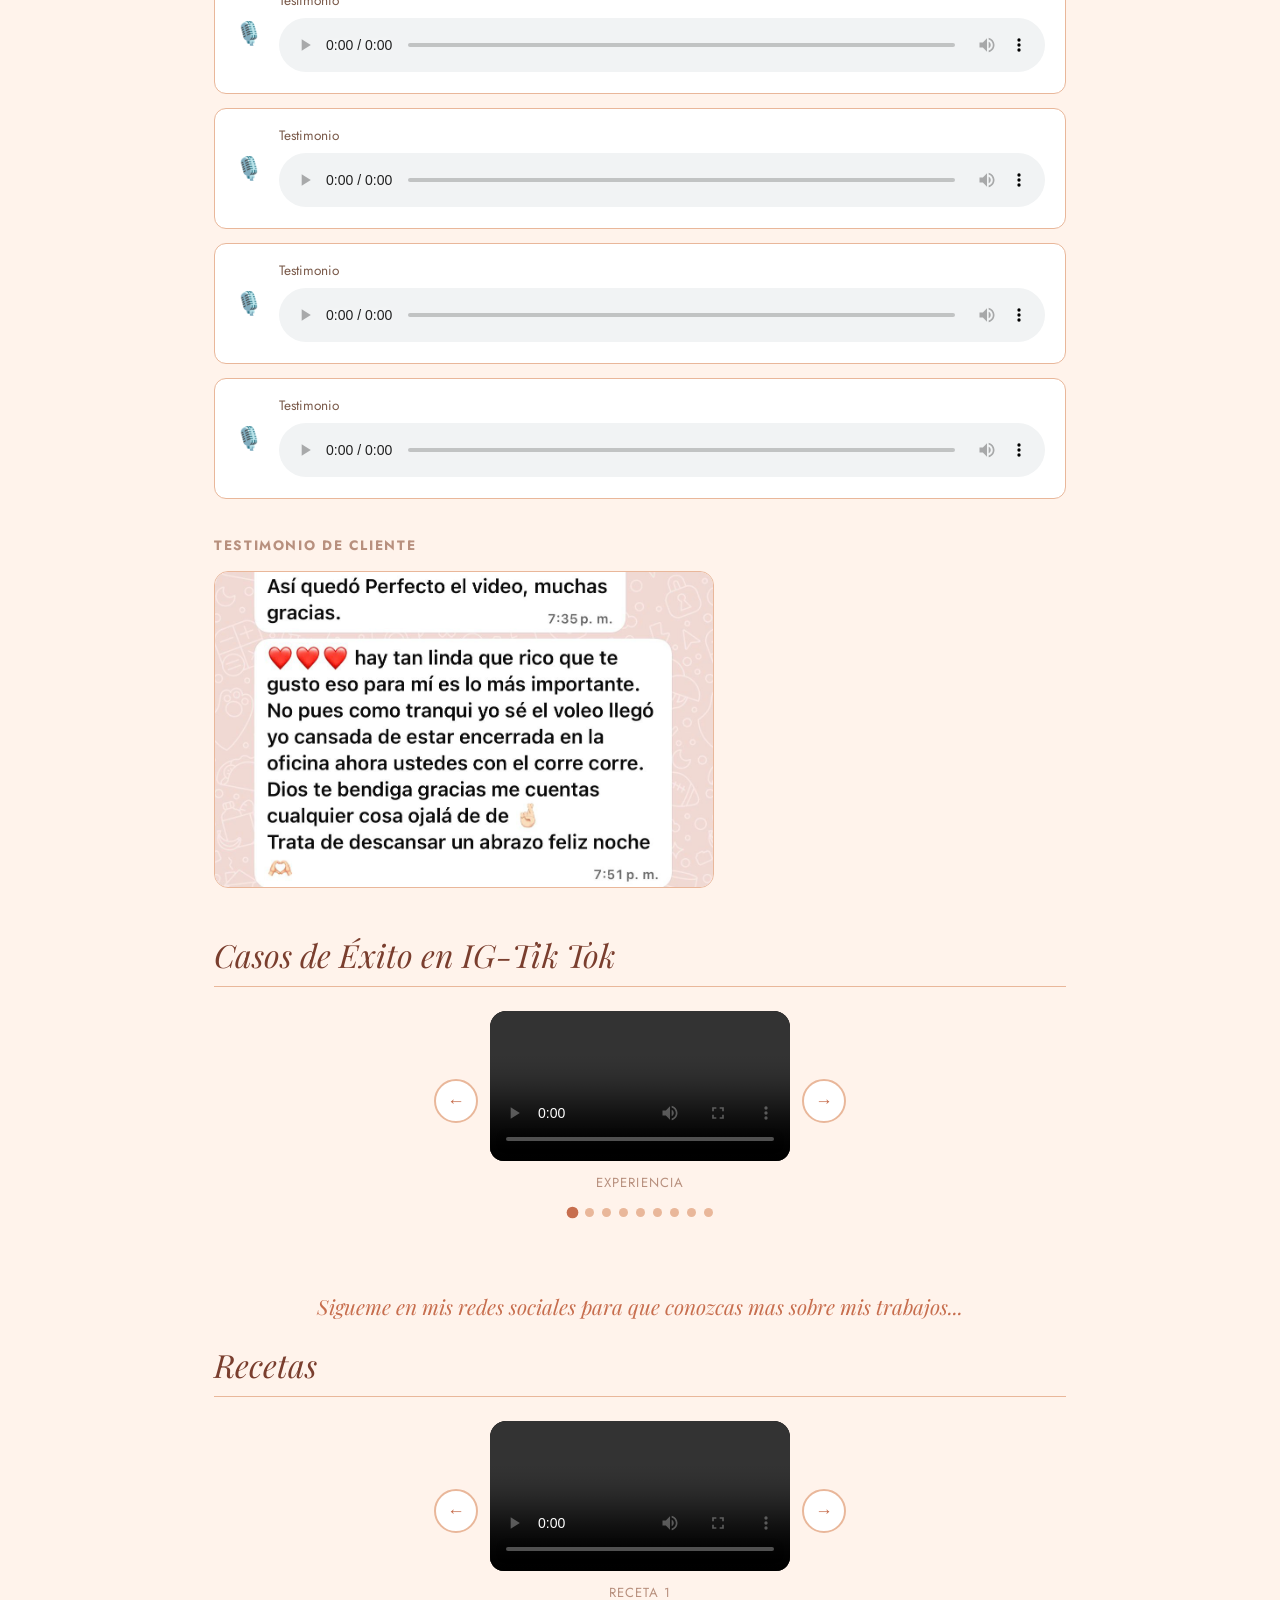
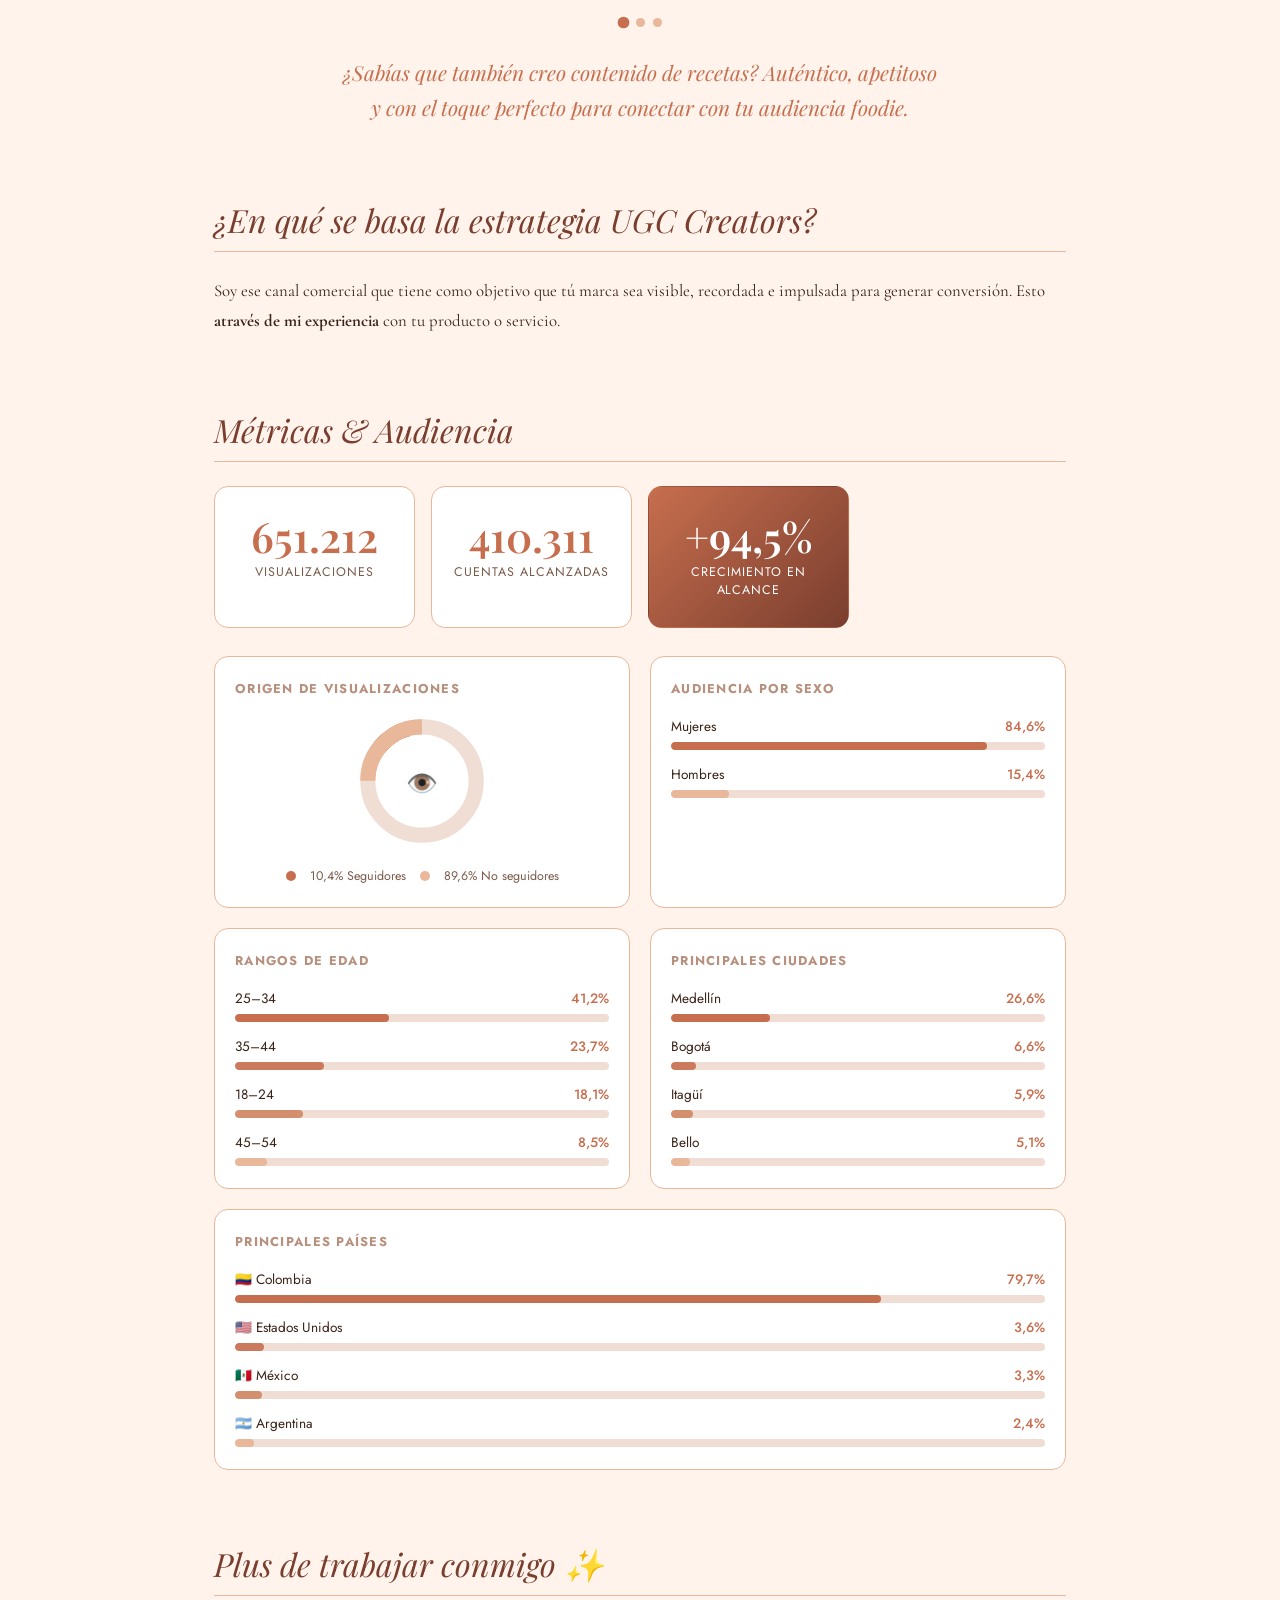
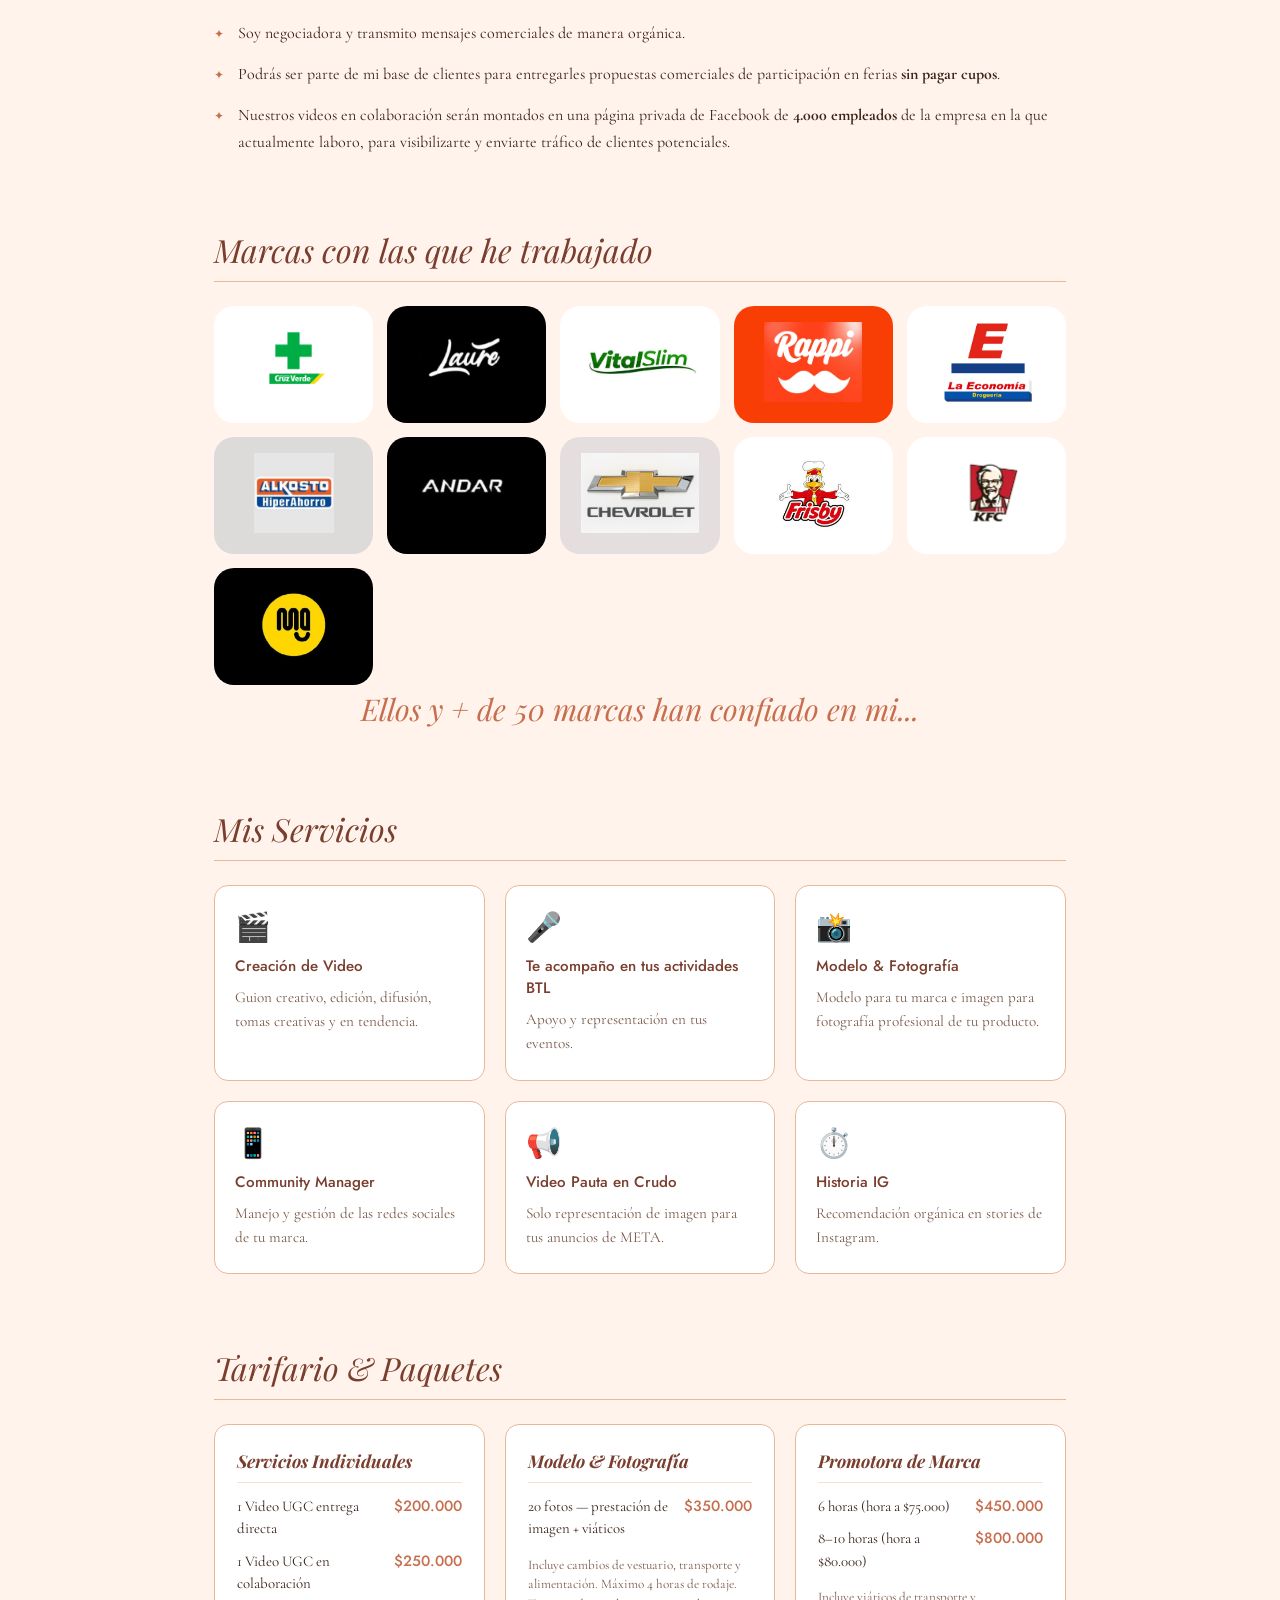
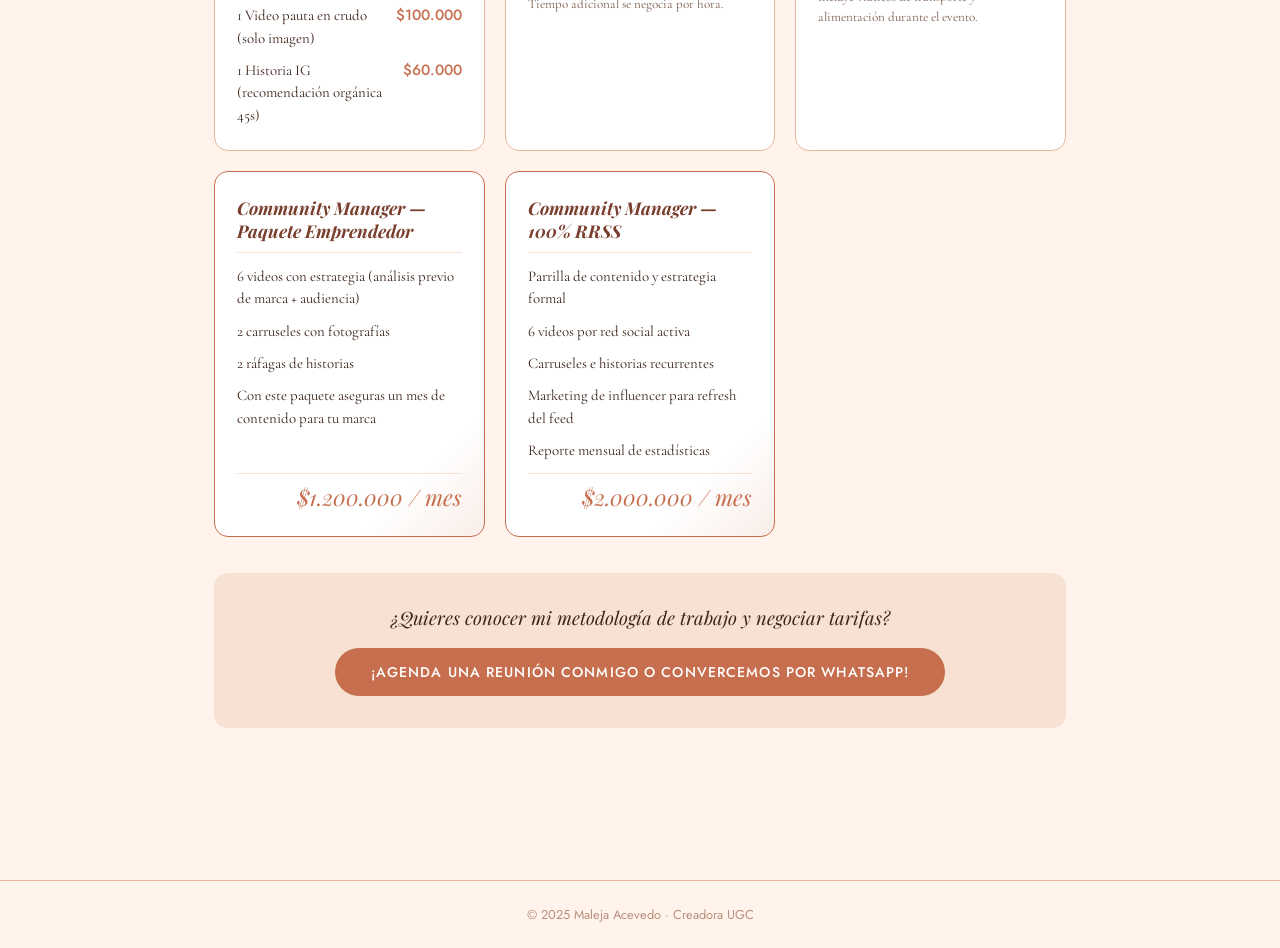
==== commit 6ca32493: "btl" ====
--- a/portafolio.html
+++ b/portafolio.html
@@ -599,7 +599,7 @@
         </div>
         <div class="service-card">
           <div class="service-icon">🎤</div>
-          <h4>Promotora de Marca</h4>
+          <h4>Te acompaño en tus actividades BTL</h4>
           <p>Apoyo y representación en tus eventos.</p>
         </div>
         <div class="service-card">
